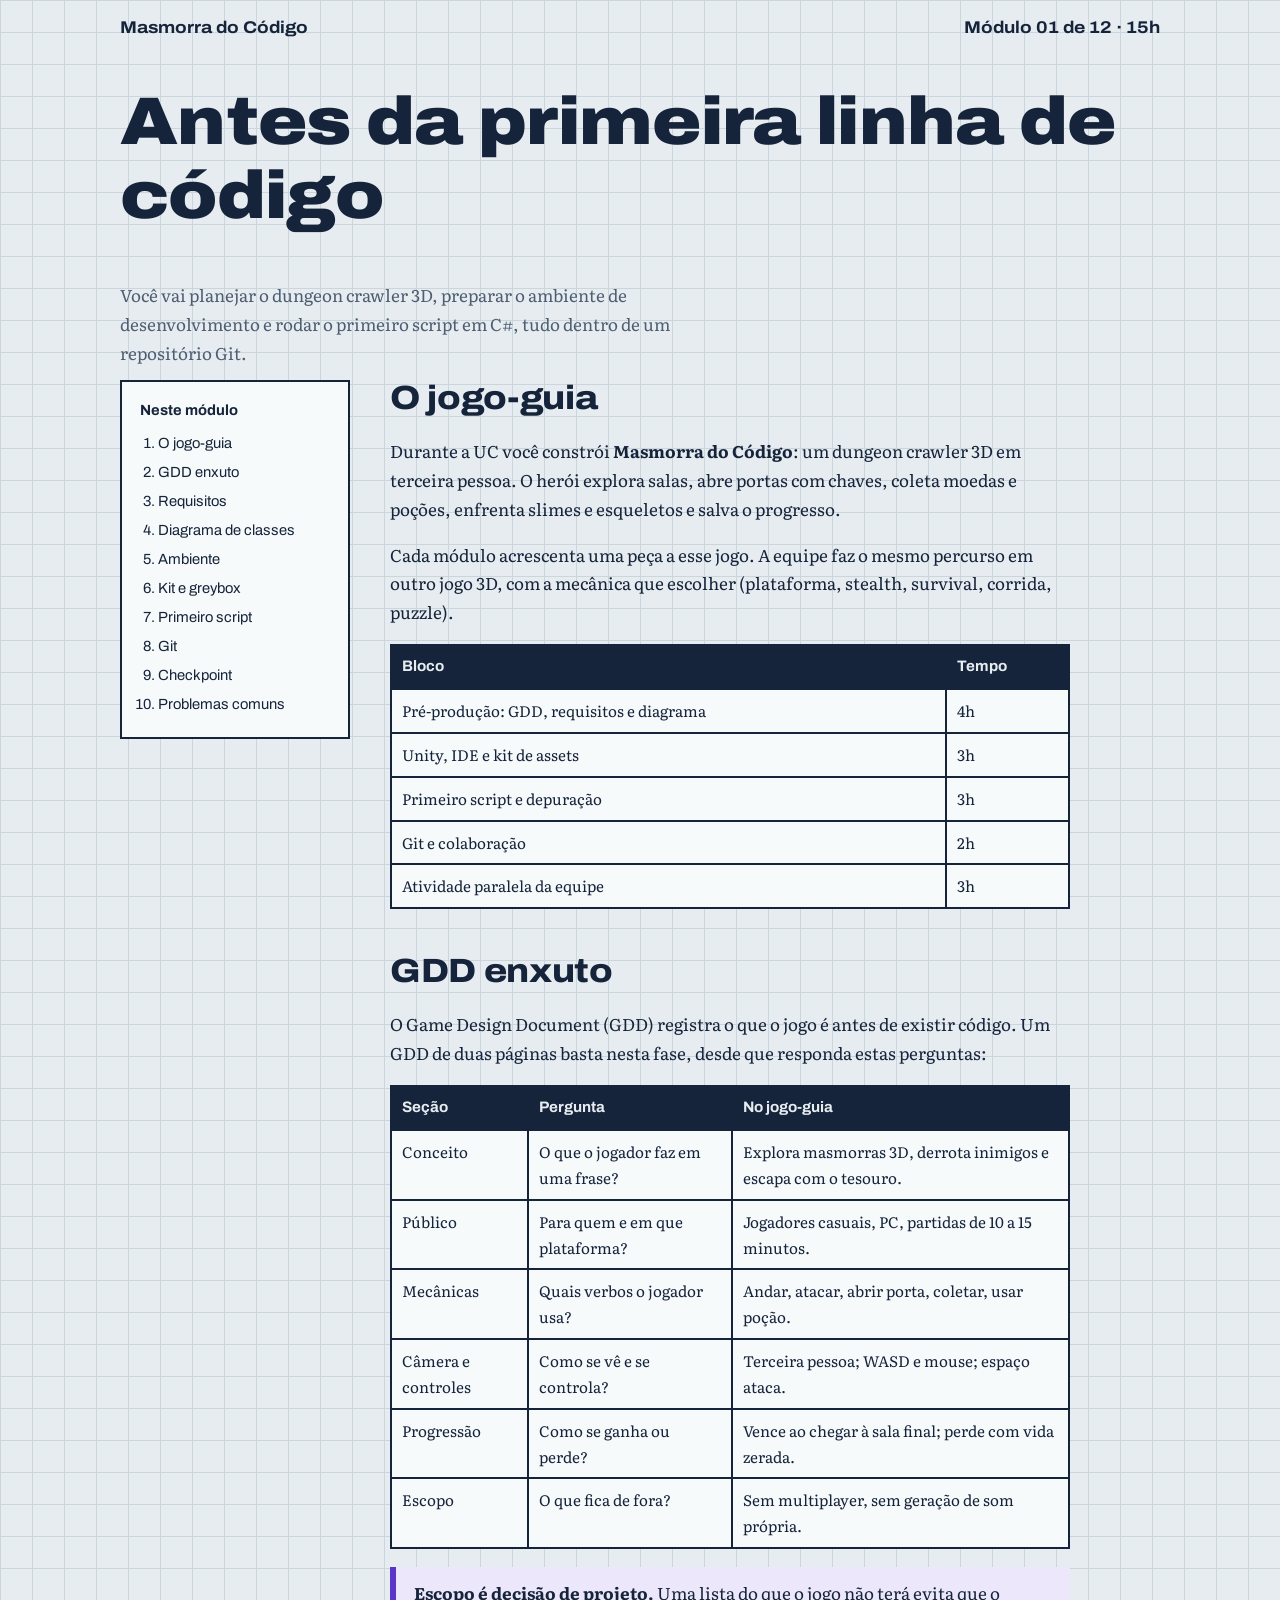
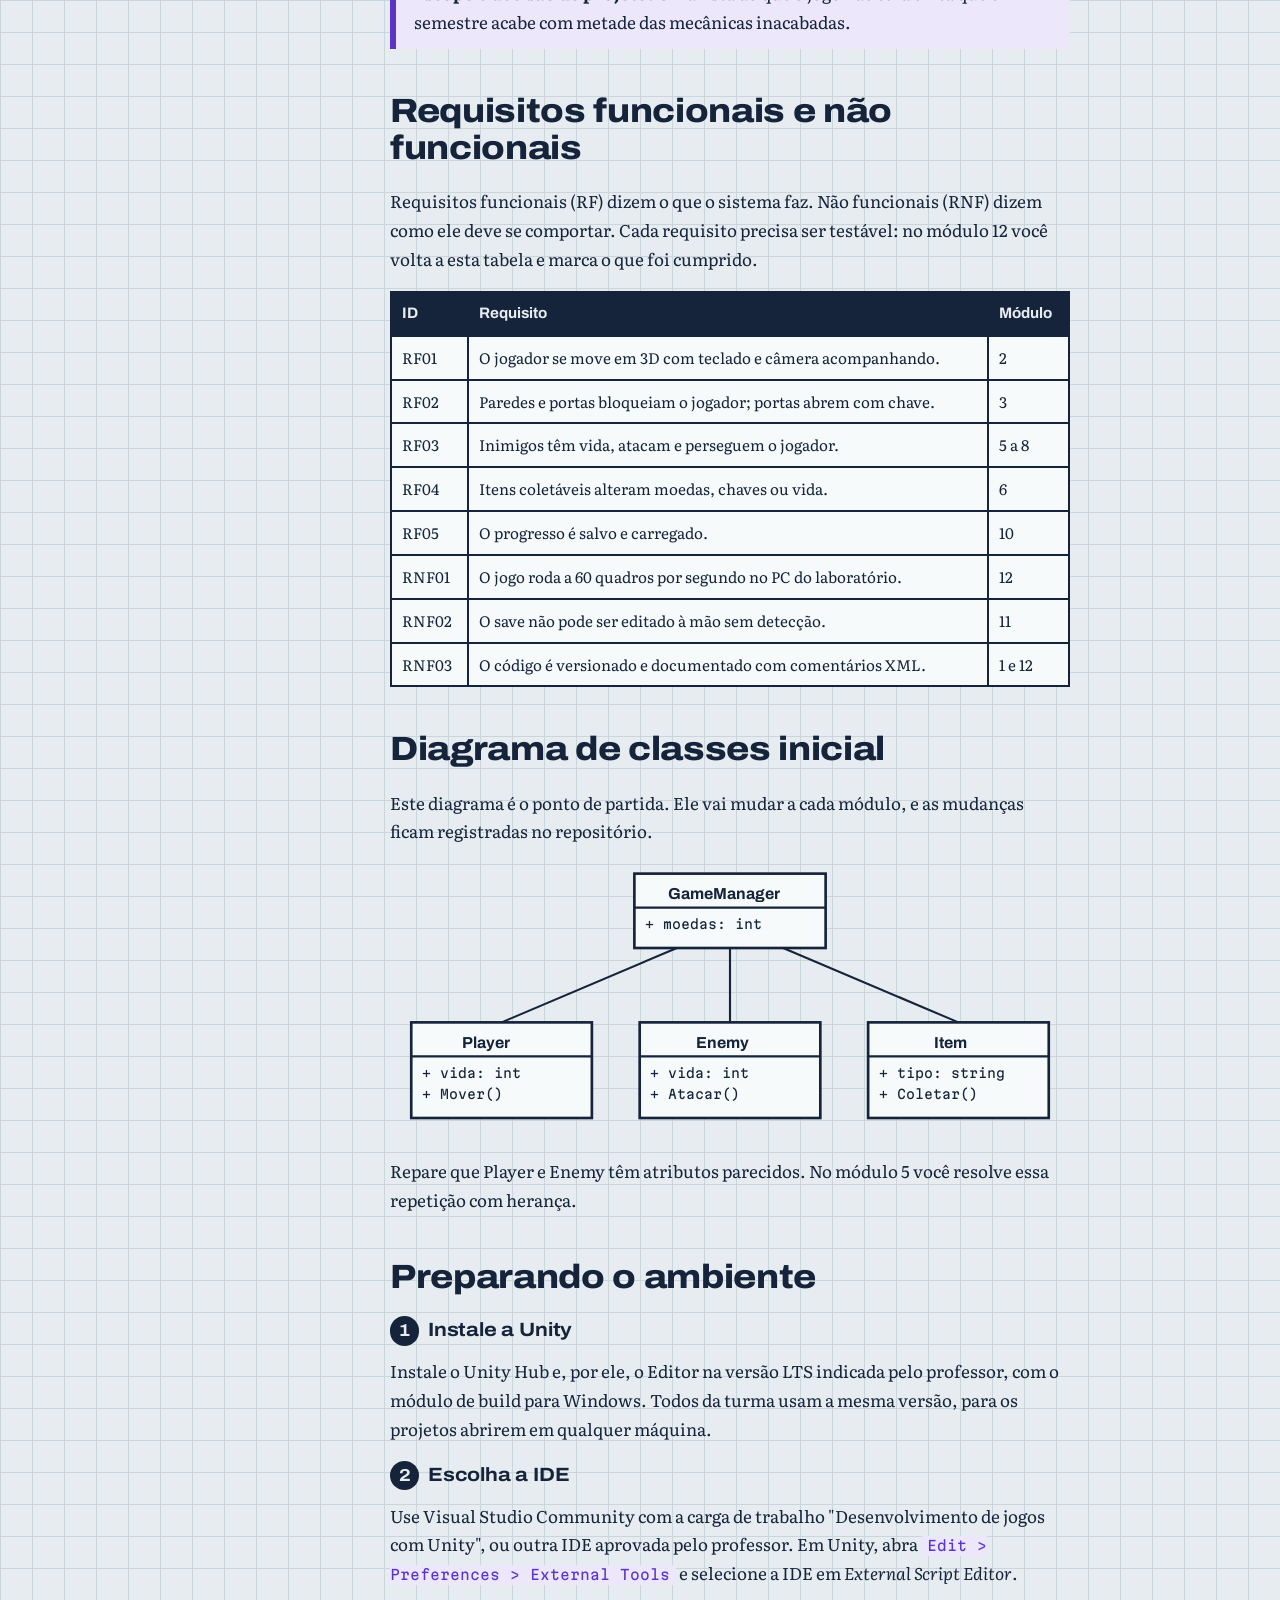
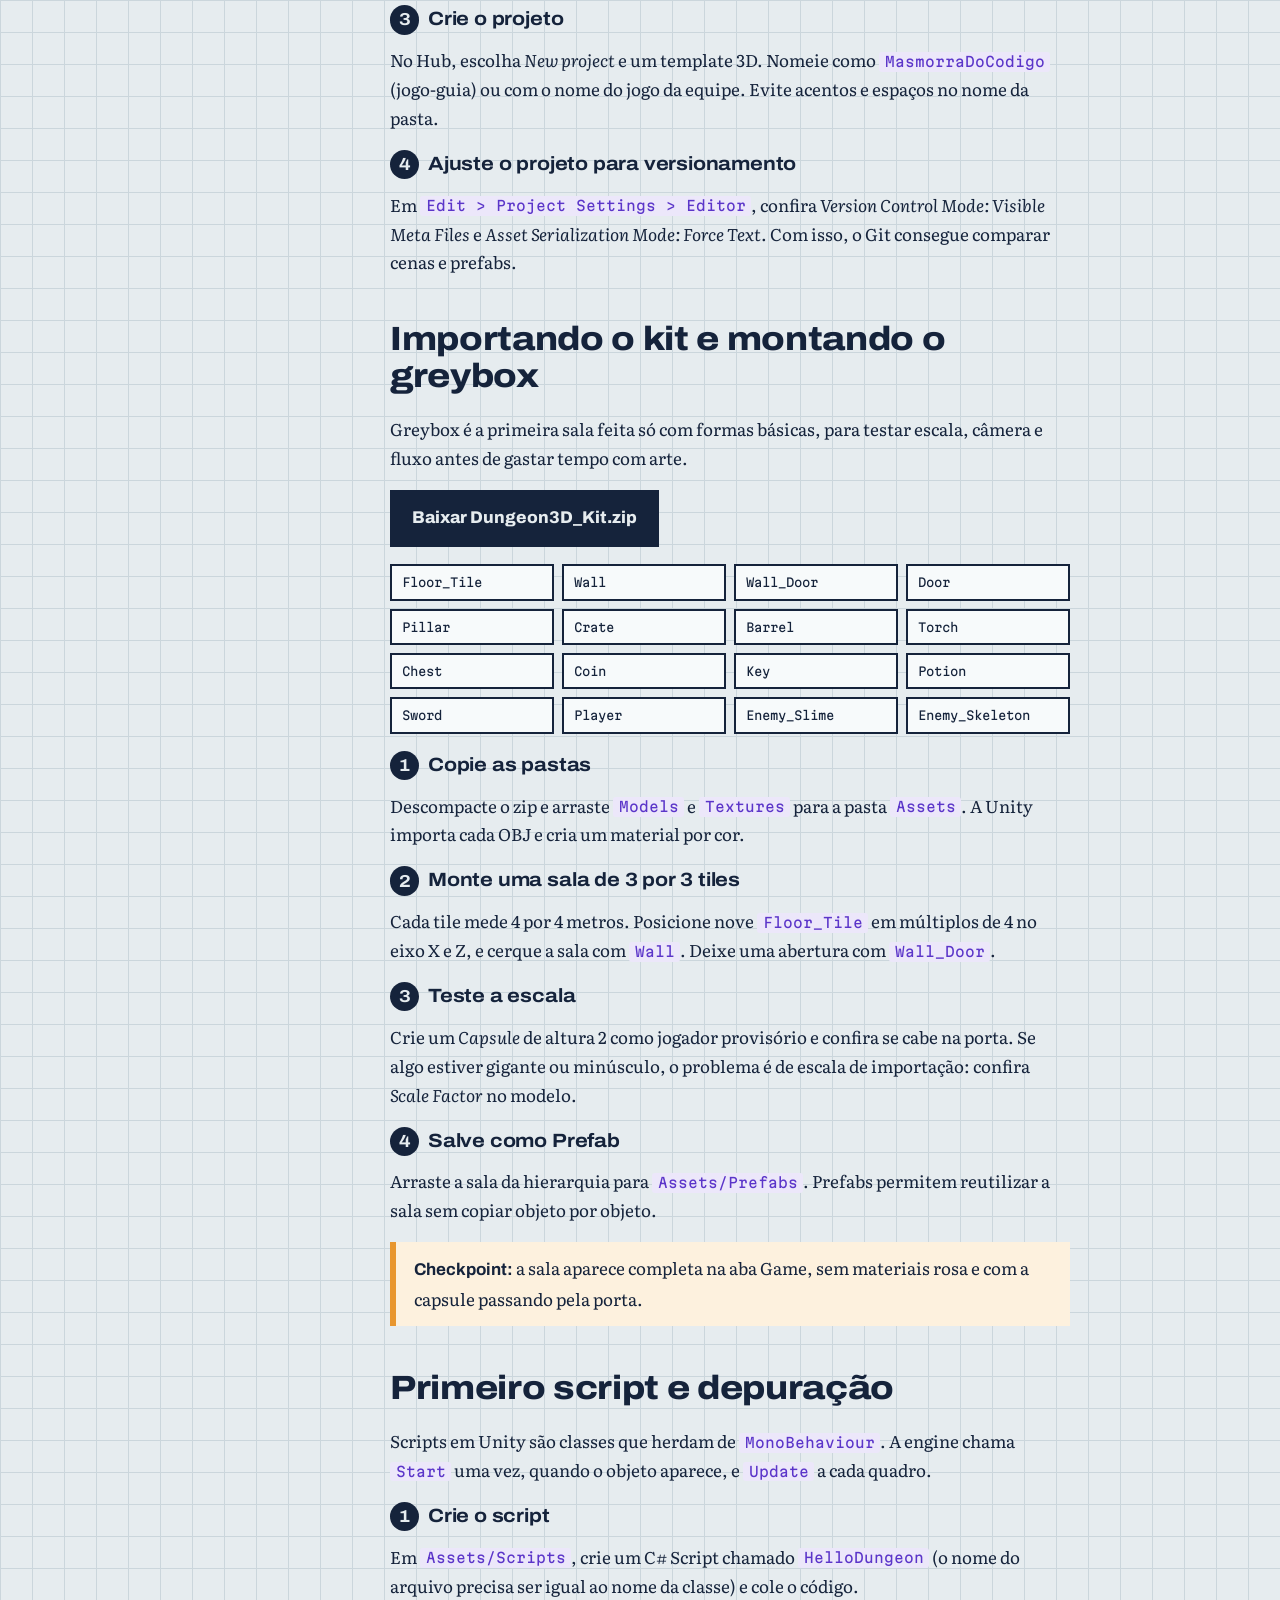
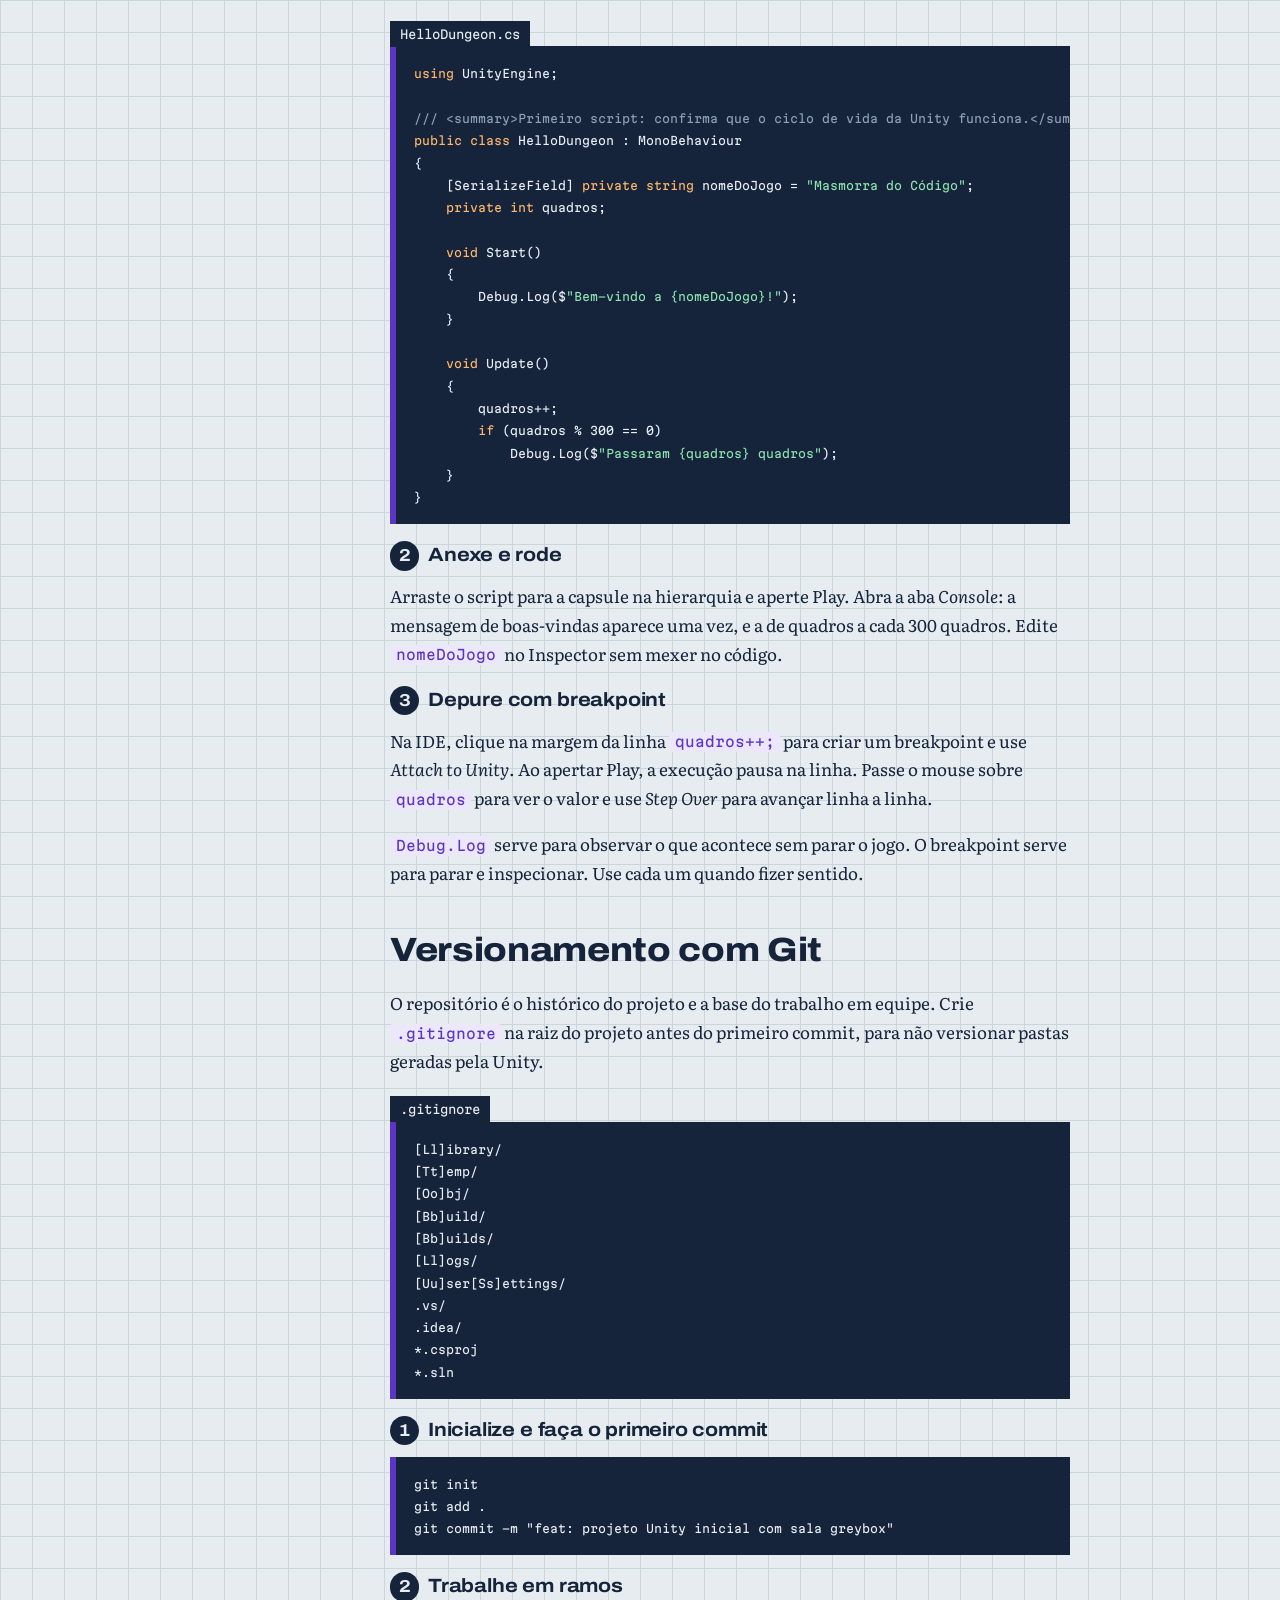
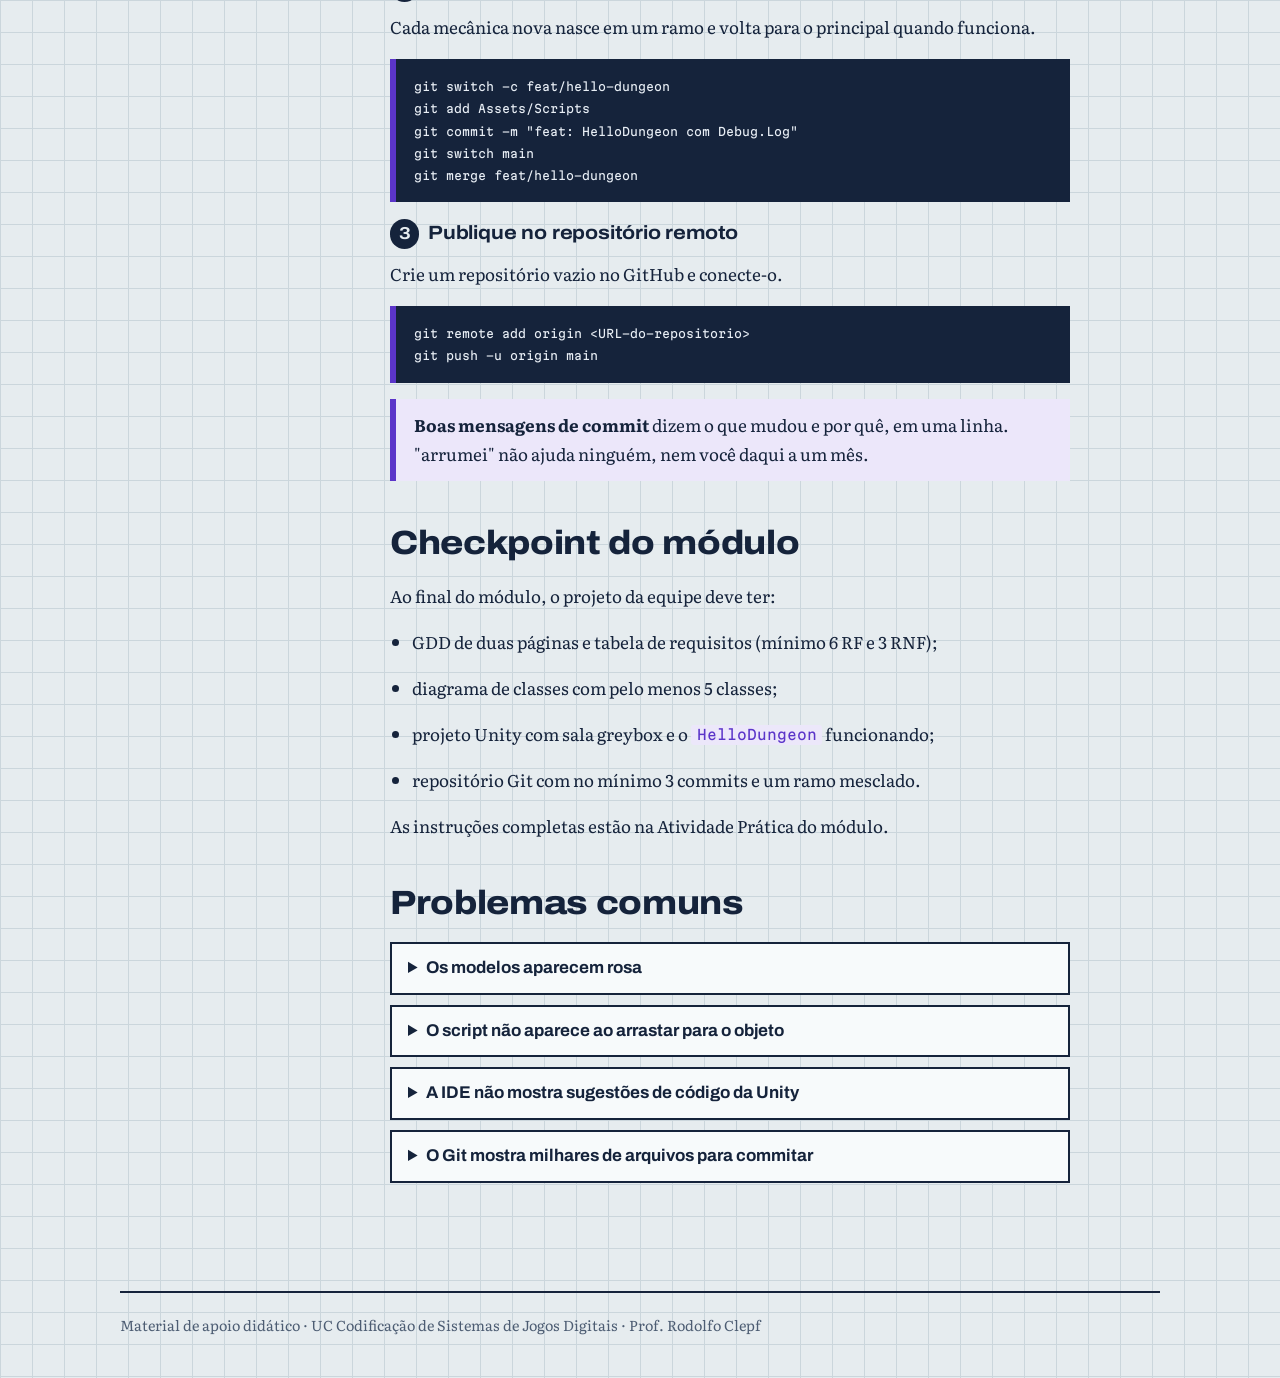
==== modulo-01.html @ 640f1c89 "feat: Módulo 01, atividade C01 e kit de assets 3D Co-Authored-By: Claude Sonnet 5.5 <noreply@anthrop" ====
<!doctype html><html lang="pt-BR"><head><meta charset="utf-8"><meta name="viewport" content="width=device-width,initial-scale=1">
<title>Módulo 01 · Pré-produção e ambiente</title><meta name="description" content="Planeje o jogo 3D, configure Unity, IDE e Git e rode o primeiro script em C#.">
<link rel="preconnect" href="https://fonts.googleapis.com"><link rel="preconnect" href="https://fonts.gstatic.com" crossorigin>
<link href="https://fonts.googleapis.com/css2?family=Archivo:wdth,wght@62..125,100..900&family=Literata:opsz,wght@7..72,400..700&family=Martian+Mono:wght@400;600&display=swap" rel="stylesheet">
<link rel="stylesheet" href="style.css"></head><body>
<div class="wrap"><div class="top"><a href="index.html">Masmorra do Código</a><span>Módulo 01 de 12 · 15h</span></div>
<header class="hero"><h1>Antes da primeira linha de código</h1><p>Você vai planejar o dungeon crawler 3D, preparar o ambiente de desenvolvimento e rodar o primeiro script em C#, tudo dentro de um repositório Git.</p></header>
<div class="layout">
<nav class="toc" aria-label="Neste módulo"><b>Neste módulo</b><ol>
<li><a href="#projeto">O jogo-guia</a></li><li><a href="#gdd">GDD enxuto</a></li><li><a href="#requisitos">Requisitos</a></li><li><a href="#diagrama">Diagrama de classes</a></li><li><a href="#ambiente">Ambiente</a></li><li><a href="#kit">Kit e greybox</a></li><li><a href="#script">Primeiro script</a></li><li><a href="#git">Git</a></li><li><a href="#entrega">Checkpoint</a></li><li><a href="#erros">Problemas comuns</a></li></ol></nav>
<article>
<section id="projeto"><h2>O jogo-guia</h2>
<p>Durante a UC você constrói <strong>Masmorra do Código</strong>: um dungeon crawler 3D em terceira pessoa. O herói explora salas, abre portas com chaves, coleta moedas e poções, enfrenta slimes e esqueletos e salva o progresso.</p>
<p>Cada módulo acrescenta uma peça a esse jogo. A equipe faz o mesmo percurso em outro jogo 3D, com a mecânica que escolher (plataforma, stealth, survival, corrida, puzzle).</p>
<table><caption class="sr" style="display:none">Roteiro</caption><tr><th>Bloco</th><th>Tempo</th></tr><tr><td>Pré-produção: GDD, requisitos e diagrama</td><td>4h</td></tr><tr><td>Unity, IDE e kit de assets</td><td>3h</td></tr><tr><td>Primeiro script e depuração</td><td>3h</td></tr><tr><td>Git e colaboração</td><td>2h</td></tr><tr><td>Atividade paralela da equipe</td><td>3h</td></tr></table></section>

<section id="gdd"><h2>GDD enxuto</h2>
<p>O Game Design Document (GDD) registra o que o jogo é antes de existir código. Um GDD de duas páginas basta nesta fase, desde que responda estas perguntas:</p>
<table><tr><th>Seção</th><th>Pergunta</th><th>No jogo-guia</th></tr>
<tr><td>Conceito</td><td>O que o jogador faz em uma frase?</td><td>Explora masmorras 3D, derrota inimigos e escapa com o tesouro.</td></tr>
<tr><td>Público</td><td>Para quem e em que plataforma?</td><td>Jogadores casuais, PC, partidas de 10 a 15 minutos.</td></tr>
<tr><td>Mecânicas</td><td>Quais verbos o jogador usa?</td><td>Andar, atacar, abrir porta, coletar, usar poção.</td></tr>
<tr><td>Câmera e controles</td><td>Como se vê e se controla?</td><td>Terceira pessoa; WASD e mouse; espaço ataca.</td></tr>
<tr><td>Progressão</td><td>Como se ganha ou perde?</td><td>Vence ao chegar à sala final; perde com vida zerada.</td></tr>
<tr><td>Escopo</td><td>O que fica de fora?</td><td>Sem multiplayer, sem geração de som própria.</td></tr></table>
<div class="note"><strong>Escopo é decisão de projeto.</strong> Uma lista do que o jogo não terá evita que o semestre acabe com metade das mecânicas inacabadas.</div></section>

<section id="requisitos"><h2>Requisitos funcionais e não funcionais</h2>
<p>Requisitos funcionais (RF) dizem o que o sistema faz. Não funcionais (RNF) dizem como ele deve se comportar. Cada requisito precisa ser testável: no módulo 12 você volta a esta tabela e marca o que foi cumprido.</p>
<table><tr><th>ID</th><th>Requisito</th><th>Módulo</th></tr>
<tr><td>RF01</td><td>O jogador se move em 3D com teclado e câmera acompanhando.</td><td>2</td></tr>
<tr><td>RF02</td><td>Paredes e portas bloqueiam o jogador; portas abrem com chave.</td><td>3</td></tr>
<tr><td>RF03</td><td>Inimigos têm vida, atacam e perseguem o jogador.</td><td>5 a 8</td></tr>
<tr><td>RF04</td><td>Itens coletáveis alteram moedas, chaves ou vida.</td><td>6</td></tr>
<tr><td>RF05</td><td>O progresso é salvo e carregado.</td><td>10</td></tr>
<tr><td>RNF01</td><td>O jogo roda a 60 quadros por segundo no PC do laboratório.</td><td>12</td></tr>
<tr><td>RNF02</td><td>O save não pode ser editado à mão sem detecção.</td><td>11</td></tr>
<tr><td>RNF03</td><td>O código é versionado e documentado com comentários XML.</td><td>1 e 12</td></tr></table></section>

<section id="diagrama"><h2>Diagrama de classes inicial</h2>
<p>Este diagrama é o ponto de partida. Ele vai mudar a cada módulo, e as mudanças ficam registradas no repositório.</p>
<svg class="uml" viewBox="0 0 640 250" role="img" aria-label="Diagrama de classes com GameManager, Player, Enemy e Item">
<rect x="230" y="10" width="180" height="70"/><text class="h" x="262" y="34">GameManager</text><line x1="230" y1="42" x2="410" y2="42"/><text x="240" y="62">+ moedas: int</text>
<rect x="20" y="150" width="170" height="90"/><text class="h" x="68" y="174">Player</text><line x1="20" y1="182" x2="190" y2="182"/><text x="30" y="202">+ vida: int</text><text x="30" y="222">+ Mover()</text>
<rect x="235" y="150" width="170" height="90"/><text class="h" x="288" y="174">Enemy</text><line x1="235" y1="182" x2="405" y2="182"/><text x="245" y="202">+ vida: int</text><text x="245" y="222">+ Atacar()</text>
<rect x="450" y="150" width="170" height="90"/><text class="h" x="512" y="174">Item</text><line x1="450" y1="182" x2="620" y2="182"/><text x="460" y="202">+ tipo: string</text><text x="460" y="222">+ Coletar()</text>
<path d="M270 80 L105 150"/><path d="M320 80 L320 150"/><path d="M370 80 L535 150"/></svg>
<p>Repare que Player e Enemy têm atributos parecidos. No módulo 5 você resolve essa repetição com herança.</p></section>

<section id="ambiente"><h2>Preparando o ambiente</h2><div class="steps">
<div class="step"><h3>Instale a Unity</h3><p>Instale o Unity Hub e, por ele, o Editor na versão LTS indicada pelo professor, com o módulo de build para Windows. Todos da turma usam a mesma versão, para os projetos abrirem em qualquer máquina.</p></div>
<div class="step"><h3>Escolha a IDE</h3><p>Use Visual Studio Community com a carga de trabalho "Desenvolvimento de jogos com Unity", ou outra IDE aprovada pelo professor. Em Unity, abra <code>Edit &gt; Preferences &gt; External Tools</code> e selecione a IDE em <em>External Script Editor</em>.</p></div>
<div class="step"><h3>Crie o projeto</h3><p>No Hub, escolha <em>New project</em> e um template 3D. Nomeie como <code>MasmorraDoCodigo</code> (jogo-guia) ou com o nome do jogo da equipe. Evite acentos e espaços no nome da pasta.</p></div>
<div class="step"><h3>Ajuste o projeto para versionamento</h3><p>Em <code>Edit &gt; Project Settings &gt; Editor</code>, confira <em>Version Control Mode: Visible Meta Files</em> e <em>Asset Serialization Mode: Force Text</em>. Com isso, o Git consegue comparar cenas e prefabs.</p></div></div></section>

<section id="kit"><h2>Importando o kit e montando o greybox</h2>
<p>Greybox é a primeira sala feita só com formas básicas, para testar escala, câmera e fluxo antes de gastar tempo com arte.</p>
<p><a class="dl" href="Dungeon3D_Kit.zip" download>Baixar Dungeon3D_Kit.zip</a></p>
<ul class="assets"><li>Floor_Tile</li><li>Wall</li><li>Wall_Door</li><li>Door</li><li>Pillar</li><li>Crate</li><li>Barrel</li><li>Torch</li><li>Chest</li><li>Coin</li><li>Key</li><li>Potion</li><li>Sword</li><li>Player</li><li>Enemy_Slime</li><li>Enemy_Skeleton</li></ul>
<div class="steps">
<div class="step"><h3>Copie as pastas</h3><p>Descompacte o zip e arraste <code>Models</code> e <code>Textures</code> para a pasta <code>Assets</code>. A Unity importa cada OBJ e cria um material por cor.</p></div>
<div class="step"><h3>Monte uma sala de 3 por 3 tiles</h3><p>Cada tile mede 4 por 4 metros. Posicione nove <code>Floor_Tile</code> em múltiplos de 4 no eixo X e Z, e cerque a sala com <code>Wall</code>. Deixe uma abertura com <code>Wall_Door</code>.</p></div>
<div class="step"><h3>Teste a escala</h3><p>Crie um <em>Capsule</em> de altura 2 como jogador provisório e confira se cabe na porta. Se algo estiver gigante ou minúsculo, o problema é de escala de importação: confira <em>Scale Factor</em> no modelo.</p></div>
<div class="step"><h3>Salve como Prefab</h3><p>Arraste a sala da hierarquia para <code>Assets/Prefabs</code>. Prefabs permitem reutilizar a sala sem copiar objeto por objeto.</p></div></div>
<div class="check"><strong>Checkpoint:</strong> a sala aparece completa na aba Game, sem materiais rosa e com a capsule passando pela porta.</div></section>

<section id="script"><h2>Primeiro script e depuração</h2>
<p>Scripts em Unity são classes que herdam de <code>MonoBehaviour</code>. A engine chama <code>Start</code> uma vez, quando o objeto aparece, e <code>Update</code> a cada quadro.</p>
<div class="steps">
<div class="step"><h3>Crie o script</h3><p>Em <code>Assets/Scripts</code>, crie um C# Script chamado <code>HelloDungeon</code> (o nome do arquivo precisa ser igual ao nome da classe) e cole o código.</p>
<span class="file">HelloDungeon.cs</span>
<pre><code><span class="k">using</span> UnityEngine;

<span class="c">/// &lt;summary&gt;Primeiro script: confirma que o ciclo de vida da Unity funciona.&lt;/summary&gt;</span>
<span class="k">public class</span> HelloDungeon : MonoBehaviour
{
    [SerializeField] <span class="k">private string</span> nomeDoJogo = <span class="s">"Masmorra do Código"</span>;
    <span class="k">private int</span> quadros;

    <span class="k">void</span> Start()
    {
        Debug.Log($<span class="s">"Bem-vindo a {nomeDoJogo}!"</span>);
    }

    <span class="k">void</span> Update()
    {
        quadros++;
        <span class="k">if</span> (quadros % 300 == 0)
            Debug.Log($<span class="s">"Passaram {quadros} quadros"</span>);
    }
}</code></pre></div>
<div class="step"><h3>Anexe e rode</h3><p>Arraste o script para a capsule na hierarquia e aperte Play. Abra a aba <em>Console</em>: a mensagem de boas-vindas aparece uma vez, e a de quadros a cada 300 quadros. Edite <code>nomeDoJogo</code> no Inspector sem mexer no código.</p></div>
<div class="step"><h3>Depure com breakpoint</h3><p>Na IDE, clique na margem da linha <code>quadros++;</code> para criar um breakpoint e use <em>Attach to Unity</em>. Ao apertar Play, a execução pausa na linha. Passe o mouse sobre <code>quadros</code> para ver o valor e use <em>Step Over</em> para avançar linha a linha.</p></div></div>
<p><code>Debug.Log</code> serve para observar o que acontece sem parar o jogo. O breakpoint serve para parar e inspecionar. Use cada um quando fizer sentido.</p></section>

<section id="git"><h2>Versionamento com Git</h2>
<p>O repositório é o histórico do projeto e a base do trabalho em equipe. Crie <code>.gitignore</code> na raiz do projeto antes do primeiro commit, para não versionar pastas geradas pela Unity.</p>
<span class="file">.gitignore</span>
<pre><code>[Ll]ibrary/
[Tt]emp/
[Oo]bj/
[Bb]uild/
[Bb]uilds/
[Ll]ogs/
[Uu]ser[Ss]ettings/
.vs/
.idea/
*.csproj
*.sln</code></pre>
<div class="steps">
<div class="step"><h3>Inicialize e faça o primeiro commit</h3>
<pre><code>git init
git add .
git commit -m "feat: projeto Unity inicial com sala greybox"</code></pre></div>
<div class="step"><h3>Trabalhe em ramos</h3><p>Cada mecânica nova nasce em um ramo e volta para o principal quando funciona.</p>
<pre><code>git switch -c feat/hello-dungeon
git add Assets/Scripts
git commit -m "feat: HelloDungeon com Debug.Log"
git switch main
git merge feat/hello-dungeon</code></pre></div>
<div class="step"><h3>Publique no repositório remoto</h3><p>Crie um repositório vazio no GitHub e conecte-o.</p>
<pre><code>git remote add origin &lt;URL-do-repositorio&gt;
git push -u origin main</code></pre></div></div>
<div class="note"><strong>Boas mensagens de commit</strong> dizem o que mudou e por quê, em uma linha. "arrumei" não ajuda ninguém, nem você daqui a um mês.</div></section>

<section id="entrega"><h2>Checkpoint do módulo</h2>
<p>Ao final do módulo, o projeto da equipe deve ter:</p>
<ul><li>GDD de duas páginas e tabela de requisitos (mínimo 6 RF e 3 RNF);</li><li>diagrama de classes com pelo menos 5 classes;</li><li>projeto Unity com sala greybox e o <code>HelloDungeon</code> funcionando;</li><li>repositório Git com no mínimo 3 commits e um ramo mesclado.</li></ul>
<p>As instruções completas estão na Atividade Prática do módulo.</p></section>

<section id="erros"><h2>Problemas comuns</h2>
<details><summary>Os modelos aparecem rosa</summary><div><p>O pipeline de render do projeto não reconheceu os materiais importados. Em projetos com template URP, use <code>Edit &gt; Rendering &gt; Materials &gt; Convert Built-in Materials to URP</code> ou crie materiais URP/Lit e reatribua as cores.</p></div></details>
<details><summary>O script não aparece ao arrastar para o objeto</summary><div><p>Geralmente há erro de compilação em outro script ou o nome do arquivo difere do nome da classe. Corrija o erro vermelho no Console e confira os nomes.</p></div></details>
<details><summary>A IDE não mostra sugestões de código da Unity</summary><div><p>Confira se a IDE correta está em <em>External Script Editor</em> e use <code>Assets &gt; Open C# Project</code> para regenerar os arquivos de projeto.</p></div></details>
<details><summary>O Git mostra milhares de arquivos para commitar</summary><div><p>O <code>.gitignore</code> foi criado depois do primeiro <code>git add</code>. Rode <code>git rm -r --cached .</code>, depois <code>git add .</code> e commite de novo.</p></div></details></section>
</article></div>
<footer>Material de apoio didático · UC Codificação de Sistemas de Jogos Digitais · Prof. Rodolfo Clepf</footer></div></body></html>
---- style.css ----
:root{--paper:#e6ecef;--grid:#cbd6dc;--panel:#f7fafb;--ink:#15233b;--soft:#4d5d73;--rune:#5b35c9;--rune-bg:#ece7fa;--torch:#e8962e;--torch-bg:#fdf1de;--ok:#1f7a54;--code-bg:#15233b;--code-tx:#e8eef5;--code-dim:#8fa1b8}
@media(prefers-color-scheme:dark){:root:not([data-theme=light]){--paper:#0f1a2b;--grid:#1b2a40;--panel:#16243a;--ink:#e8eef5;--soft:#9db0c7;--rune:#a58bff;--rune-bg:#241d4a;--torch:#f0a94c;--torch-bg:#34260f;--ok:#4fc08d;--code-bg:#0a1220;--code-tx:#e8eef5;--code-dim:#7d90a8}}
*{box-sizing:border-box}html{scroll-behavior:smooth}
body{margin:0;background:var(--paper);background-image:linear-gradient(var(--grid) 1px,transparent 1px),linear-gradient(90deg,var(--grid) 1px,transparent 1px);background-size:32px 32px;color:var(--ink);font-family:'Literata',Georgia,serif;font-size:1.0625rem;line-height:1.7}
a{color:var(--rune)}a:focus-visible,summary:focus-visible,button:focus-visible{outline:3px solid var(--torch);outline-offset:2px}
h1,h2,h3{font-family:'Archivo',system-ui,sans-serif;font-stretch:112%;line-height:1.1;margin:0 0 .6em;letter-spacing:-.01em}
h1{font-weight:900;font-size:clamp(2.2rem,6vw,4.2rem)}h2{font-weight:800;font-size:clamp(1.5rem,3.4vw,2.1rem)}h3{font-weight:700;font-size:1.2rem}
code,pre,kbd{font-family:'Martian Mono',ui-monospace,monospace;font-size:.82em}
:not(pre)>code{background:var(--rune-bg);color:var(--rune);padding:.1em .4em;border-radius:3px}
.wrap{max-width:1080px;margin:0 auto;padding:0 20px}
.top{padding:14px 0;font-family:'Archivo',sans-serif;font-stretch:112%;font-weight:700;display:flex;justify-content:space-between;gap:12px;flex-wrap:wrap}
.top a{color:var(--ink);text-decoration:none}.top a:hover{text-decoration:underline}
.hero{padding:28px 0 12px;display:grid;gap:8px}
.hero p{max-width:60ch;color:var(--soft);margin:0}
.map{width:100%;height:auto;display:block;margin:12px 0}
.map .room rect{fill:var(--panel);stroke:var(--ink);stroke-width:3}
.map .room text{fill:var(--ink);font-family:'Archivo',sans-serif;font-stretch:112%}
.map .room .n{font-weight:900;font-size:26px}.map .room .t{font-weight:600;font-size:15px}
.map .locked rect{fill:var(--grid);stroke-dasharray:7 5;stroke:var(--soft)}.map .locked text{fill:var(--soft)}
.map .open rect{fill:var(--torch-bg);stroke:var(--ink)}.map .open:hover rect,.map a:focus-visible .open rect{stroke:var(--rune);stroke-width:5}
.map .cor{stroke:var(--ink);stroke-width:20;stroke-linecap:square;fill:none}.map .cor2{stroke:var(--paper);stroke-width:13;stroke-linecap:square;fill:none}
.map .shortcut{stroke:var(--soft);stroke-width:3;stroke-dasharray:3 8;fill:none;stroke-linecap:round}
.mlist{display:none;list-style:none;padding:0;margin:12px 0}
.mlist li{background:var(--panel);border:2px solid var(--ink);padding:10px 14px;margin-bottom:8px;font-family:'Archivo',sans-serif;font-weight:700}
.mlist li.lk{color:var(--soft);border-style:dashed;background:var(--grid)}
@media(max-width:720px){.map{display:none}.mlist{display:block}}
.legend{font-size:.9rem;color:var(--soft);margin:0 0 28px}
.info{display:grid;grid-template-columns:repeat(auto-fit,minmax(240px,1fr));gap:16px;padding-bottom:48px}
.card{background:var(--panel);border:2px solid var(--ink);padding:18px 20px}.card h3{margin-bottom:.3em}.card p{margin:0;color:var(--soft);font-size:.98rem}
.layout{display:grid;grid-template-columns:230px minmax(0,1fr);gap:40px;align-items:start;padding-bottom:64px}
@media(max-width:900px){.layout{grid-template-columns:1fr}.toc{position:static!important}}
.toc{position:sticky;top:16px;background:var(--panel);border:2px solid var(--ink);padding:16px 18px;font-family:'Archivo',sans-serif;font-size:.92rem}
.toc b{display:block;margin-bottom:8px}.toc ol{margin:0;padding-left:1.2em}.toc li{margin:4px 0}.toc a{color:var(--ink);text-decoration:none}.toc a:hover{color:var(--rune);text-decoration:underline}
article{max-width:68ch}article section{margin-bottom:44px;scroll-margin-top:16px}
article p,article li{margin:0 0 1em}article ul,article ol{padding-left:1.3em}
.step{counter-increment:st}.steps{counter-reset:st}
.step>h3::before{content:counter(st);display:inline-grid;place-items:center;width:1.7em;height:1.7em;margin-right:.5em;background:var(--ink);color:var(--paper);font-size:.9em;border-radius:50%}
pre{background:var(--code-bg);color:var(--code-tx);padding:16px 18px;overflow-x:auto;margin:0 0 1.2em;border-left:6px solid var(--rune);line-height:1.6}
pre .c{color:var(--code-dim)}pre .k{color:#ffb86b}pre .s{color:#8fe3b0}
.file{display:inline-block;background:var(--ink);color:var(--paper);font-family:'Martian Mono',monospace;font-size:.75rem;padding:3px 10px;margin-bottom:-2px}
.check{background:var(--torch-bg);border-left:6px solid var(--torch);padding:12px 18px;margin:0 0 1.2em}.check strong{font-family:'Archivo',sans-serif}
.note{background:var(--rune-bg);border-left:6px solid var(--rune);padding:12px 18px;margin:0 0 1.2em}
table{border-collapse:collapse;width:100%;margin:0 0 1.2em;font-size:.95rem;background:var(--panel)}th,td{border:2px solid var(--ink);padding:8px 10px;text-align:left;vertical-align:top}th{background:var(--ink);color:var(--paper);font-family:'Archivo',sans-serif}
details{background:var(--panel);border:2px solid var(--ink);margin-bottom:10px}summary{cursor:pointer;padding:10px 16px;font-family:'Archivo',sans-serif;font-weight:700}details>div{padding:0 16px 8px}
.assets{display:grid;grid-template-columns:repeat(auto-fill,minmax(130px,1fr));gap:8px;list-style:none;padding:0}.assets li{background:var(--panel);border:2px solid var(--ink);padding:6px 10px;margin:0;font-family:'Martian Mono',monospace;font-size:.75rem}
.dl{display:inline-block;background:var(--ink);color:var(--paper);padding:12px 20px;font-family:'Archivo',sans-serif;font-weight:800;text-decoration:none;border:2px solid var(--ink)}.dl:hover{background:var(--rune);border-color:var(--rune)}
.uml{width:100%;height:auto;margin:0 0 1.2em}.uml rect{fill:var(--panel);stroke:var(--ink);stroke-width:2.5}.uml text{fill:var(--ink);font-family:'Martian Mono',monospace;font-size:12px}.uml .h{font-weight:700;font-family:'Archivo',sans-serif;font-size:15px}.uml line,.uml path{stroke:var(--ink);stroke-width:2;fill:none}
footer{border-top:2px solid var(--ink);padding:20px 0 40px;color:var(--soft);font-size:.9rem}
@media(prefers-reduced-motion:no-preference){.map .open rect{transition:stroke .15s}}
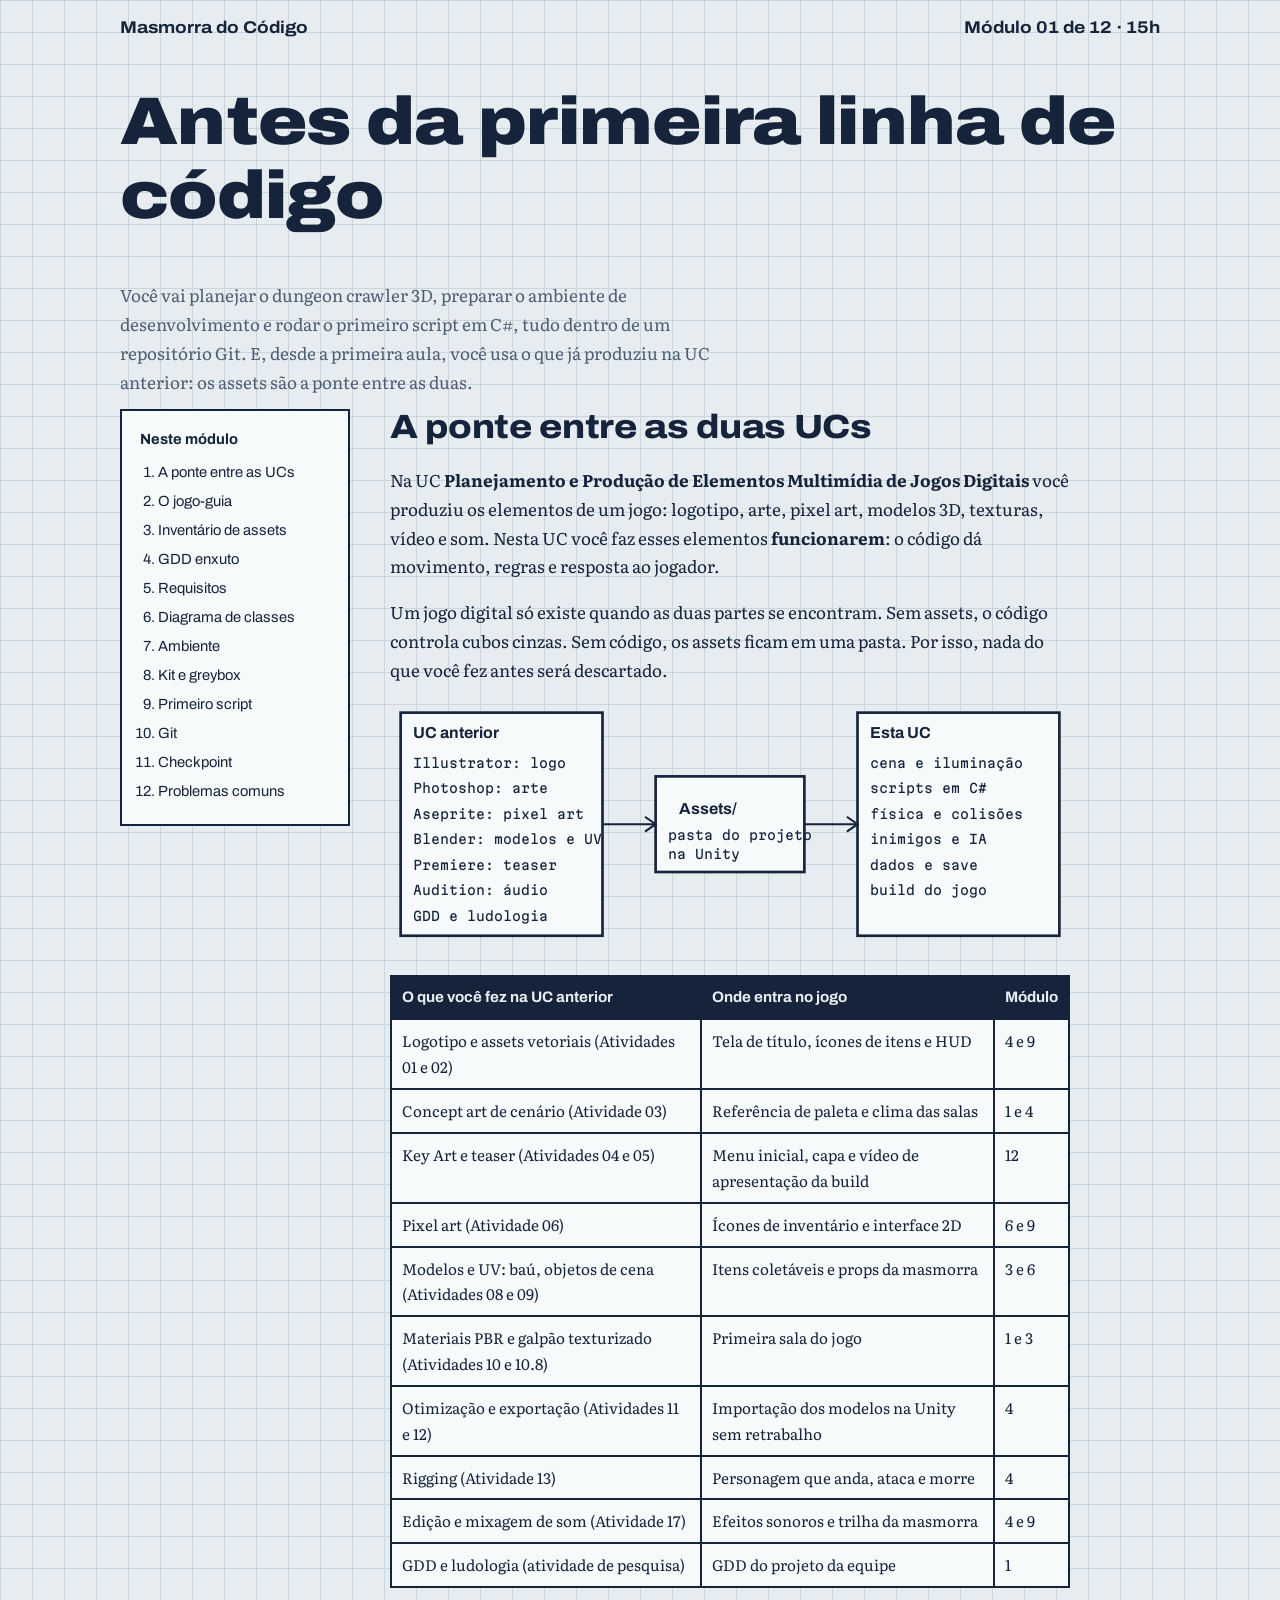
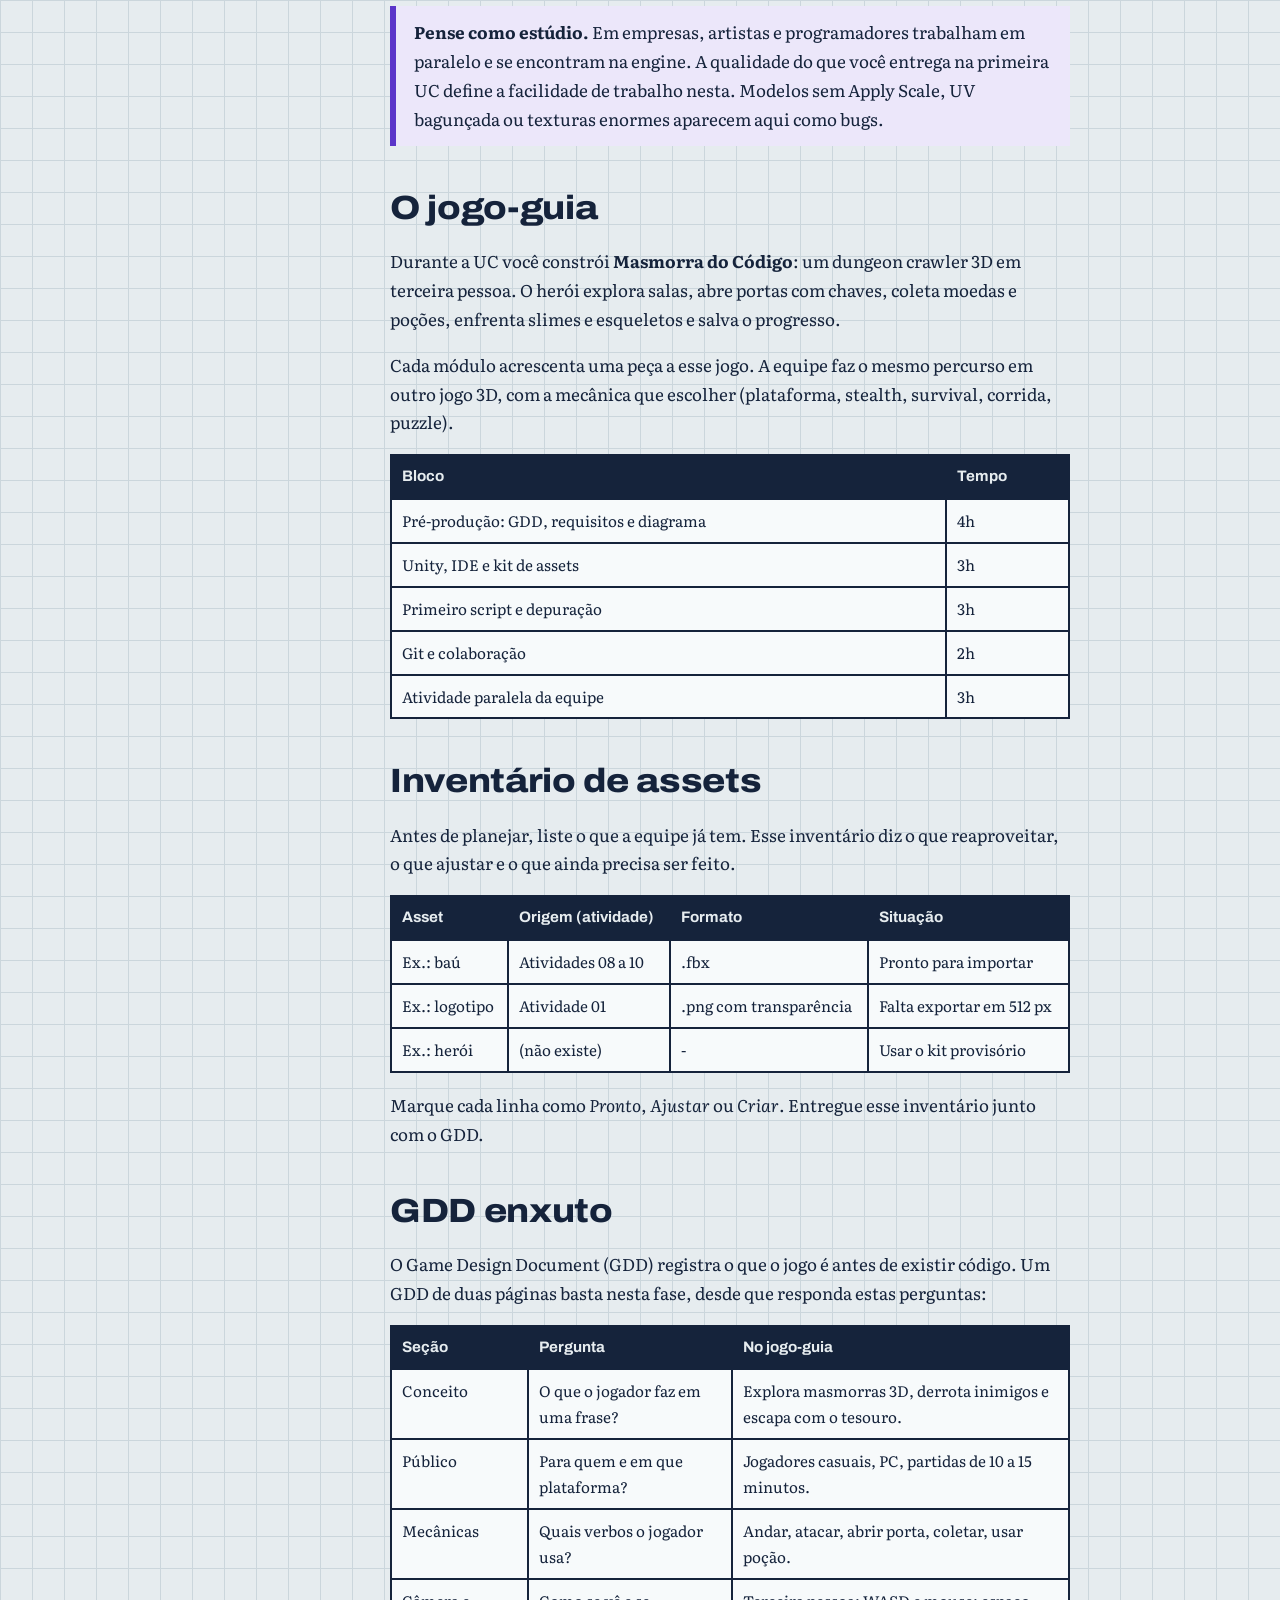
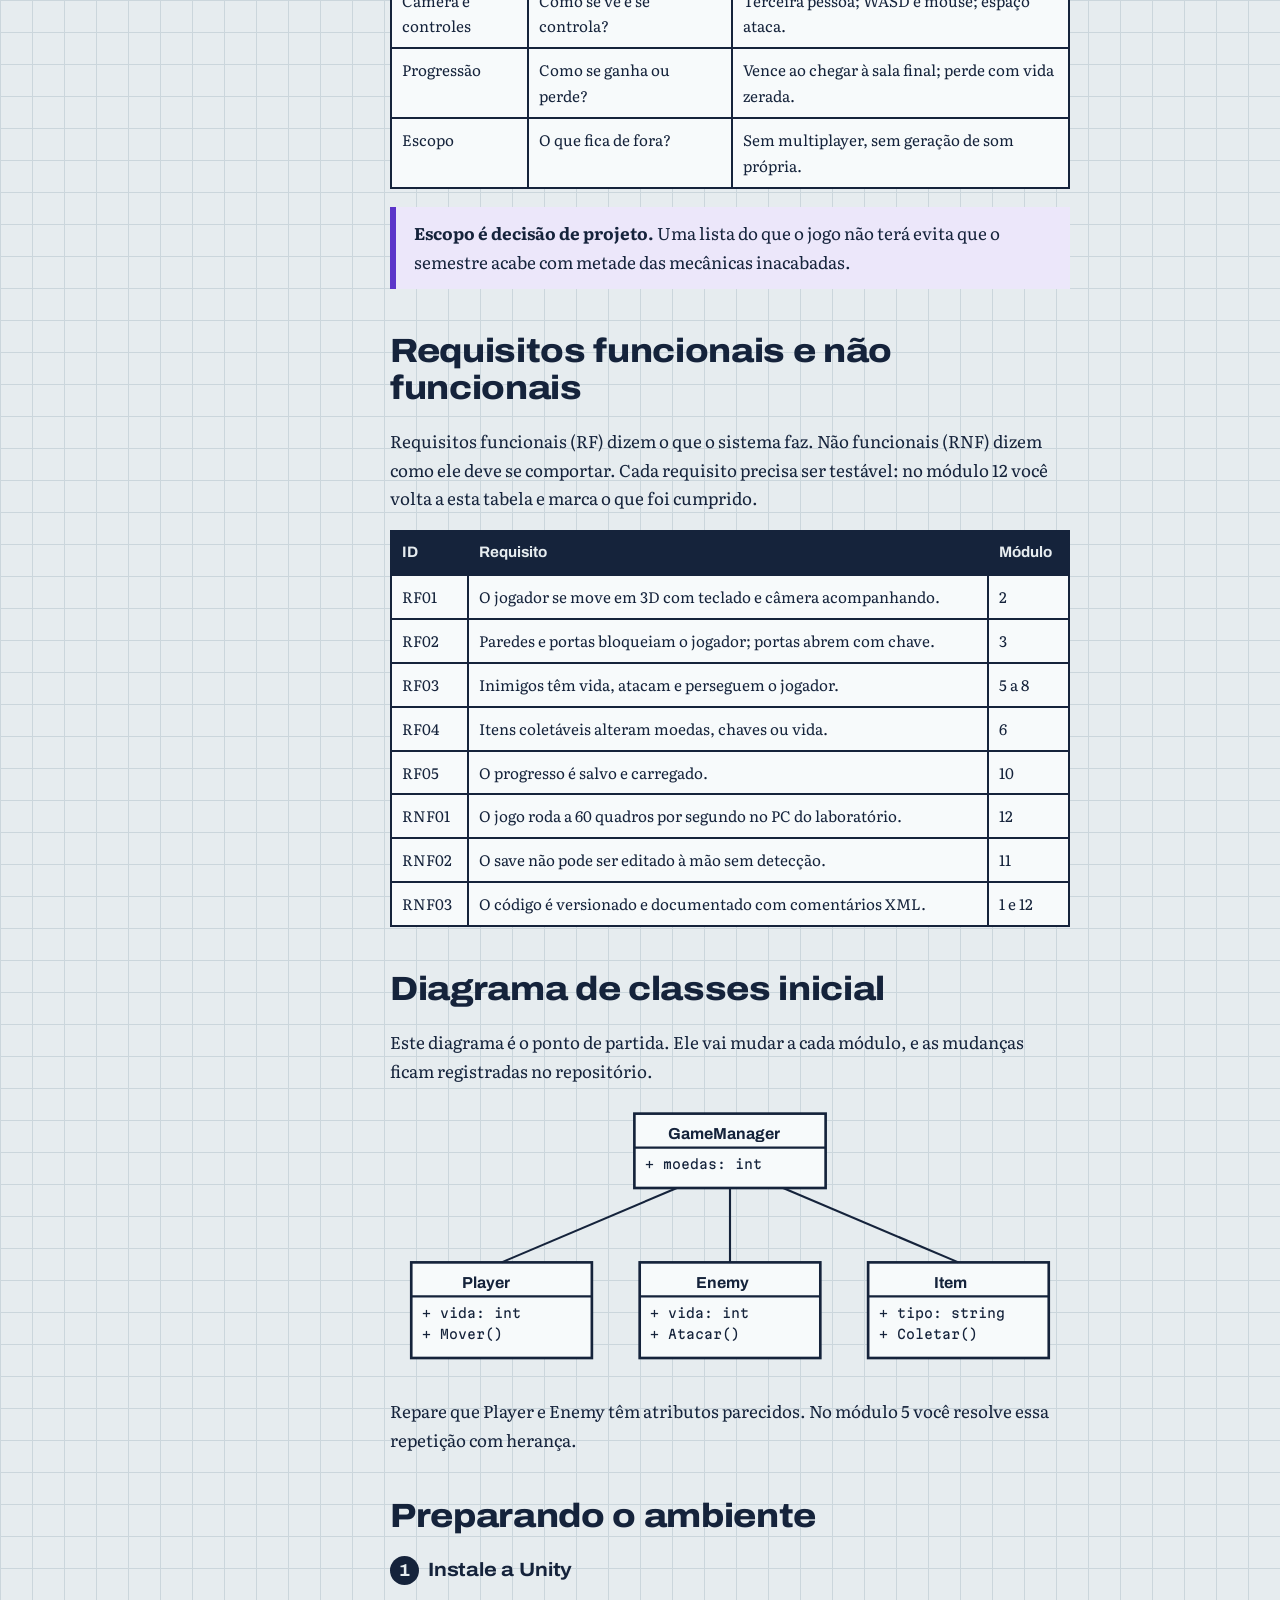
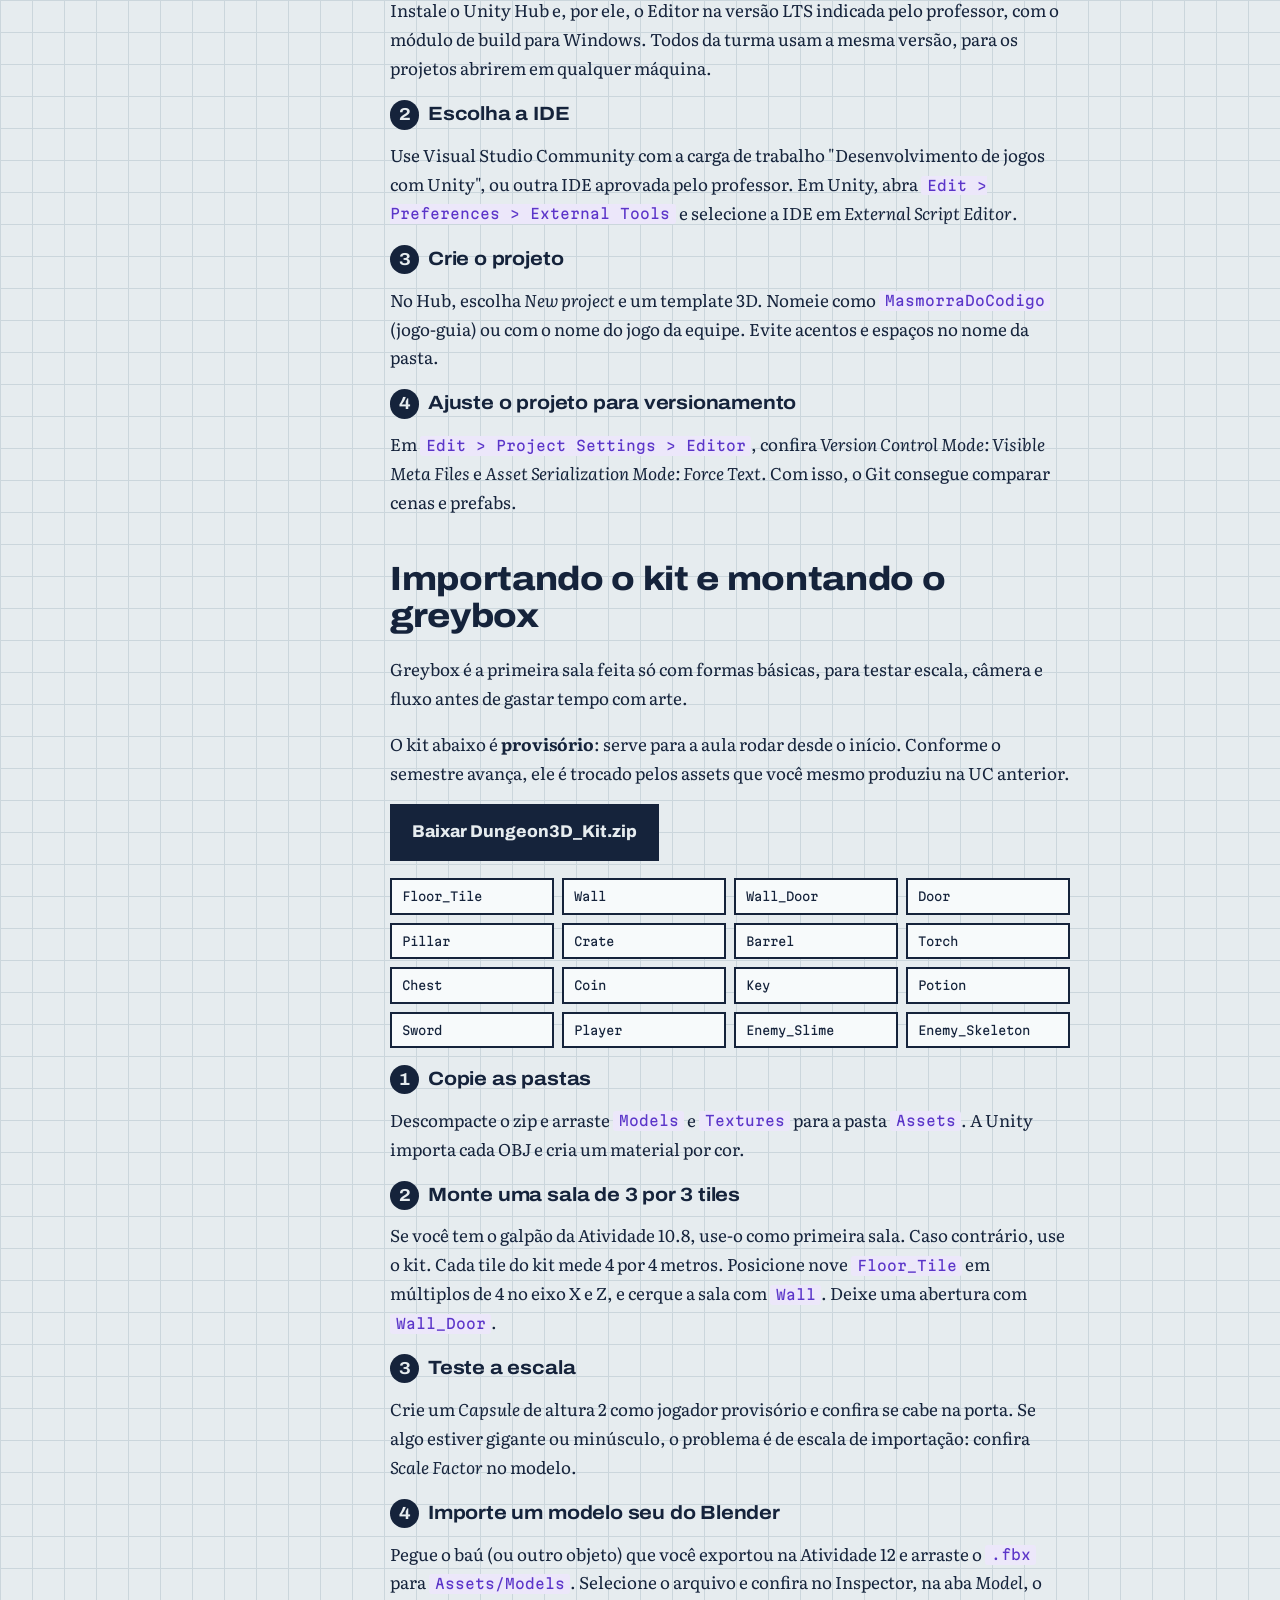
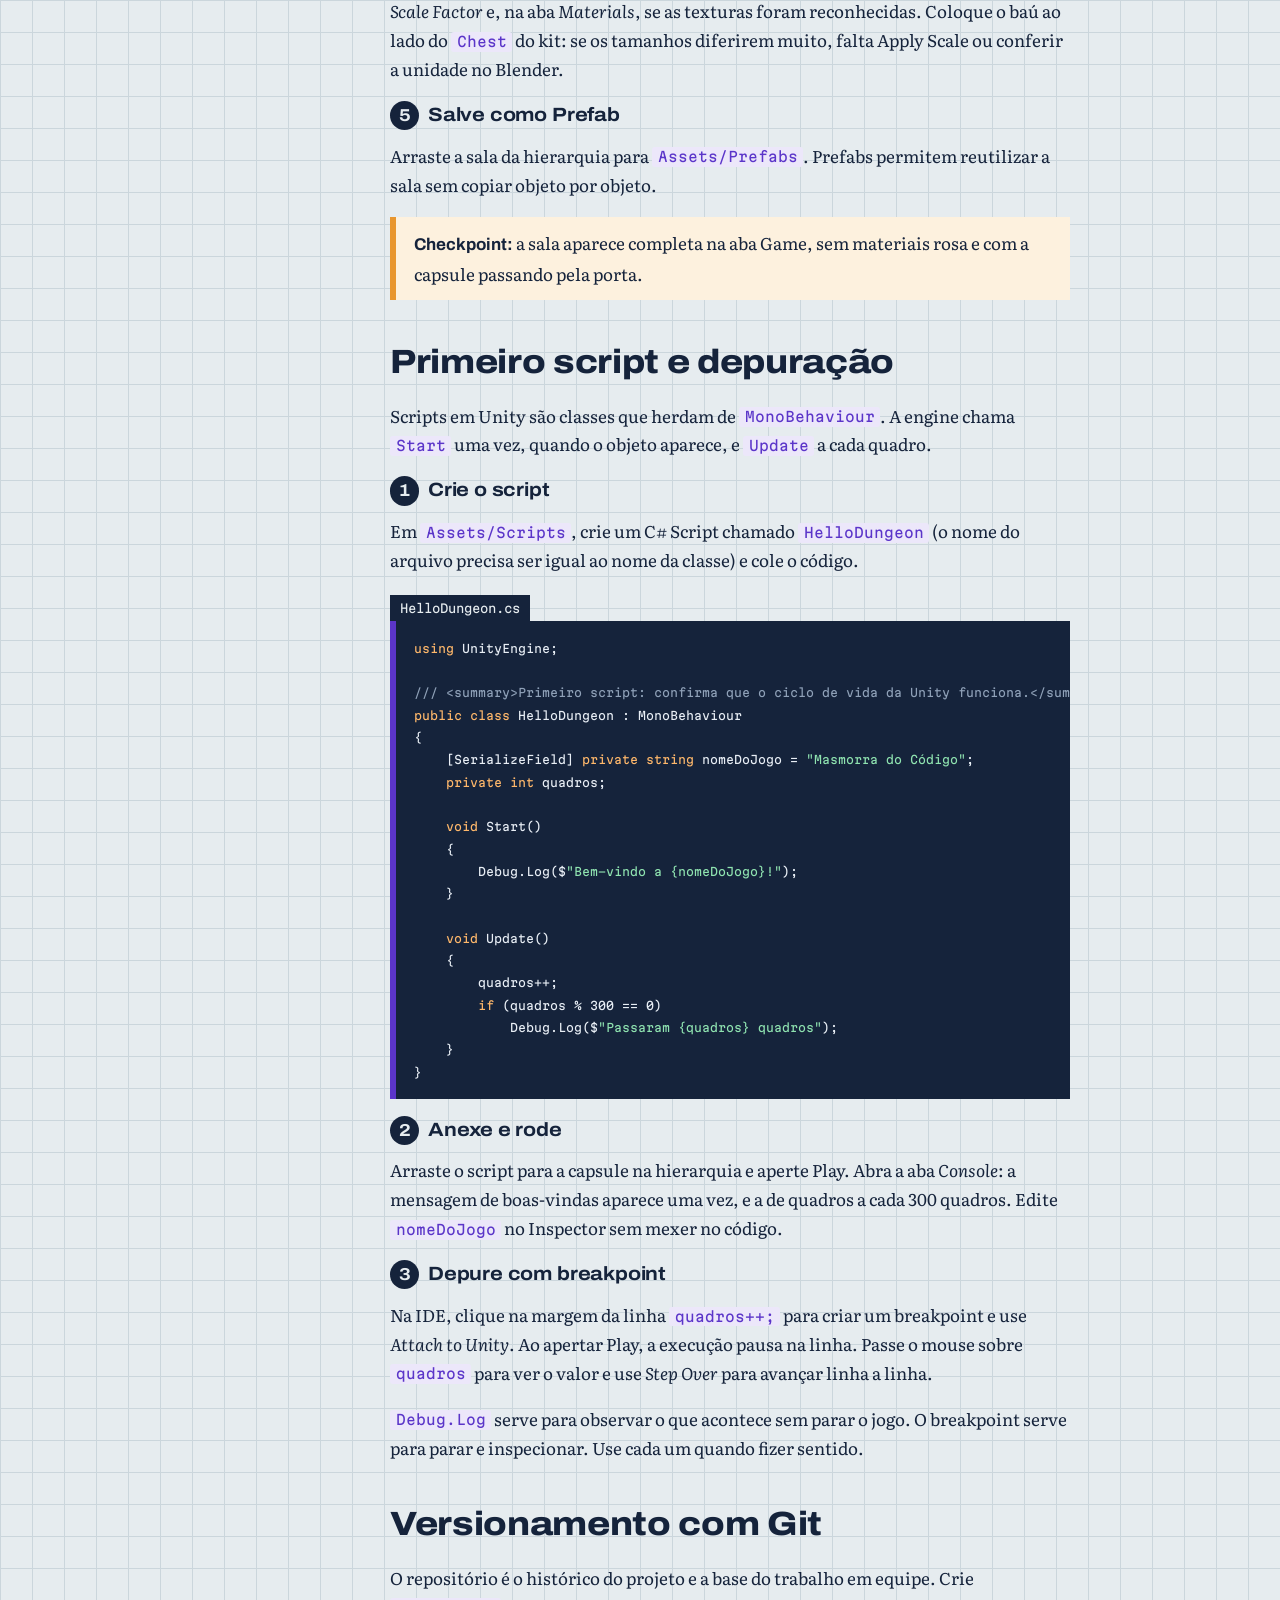
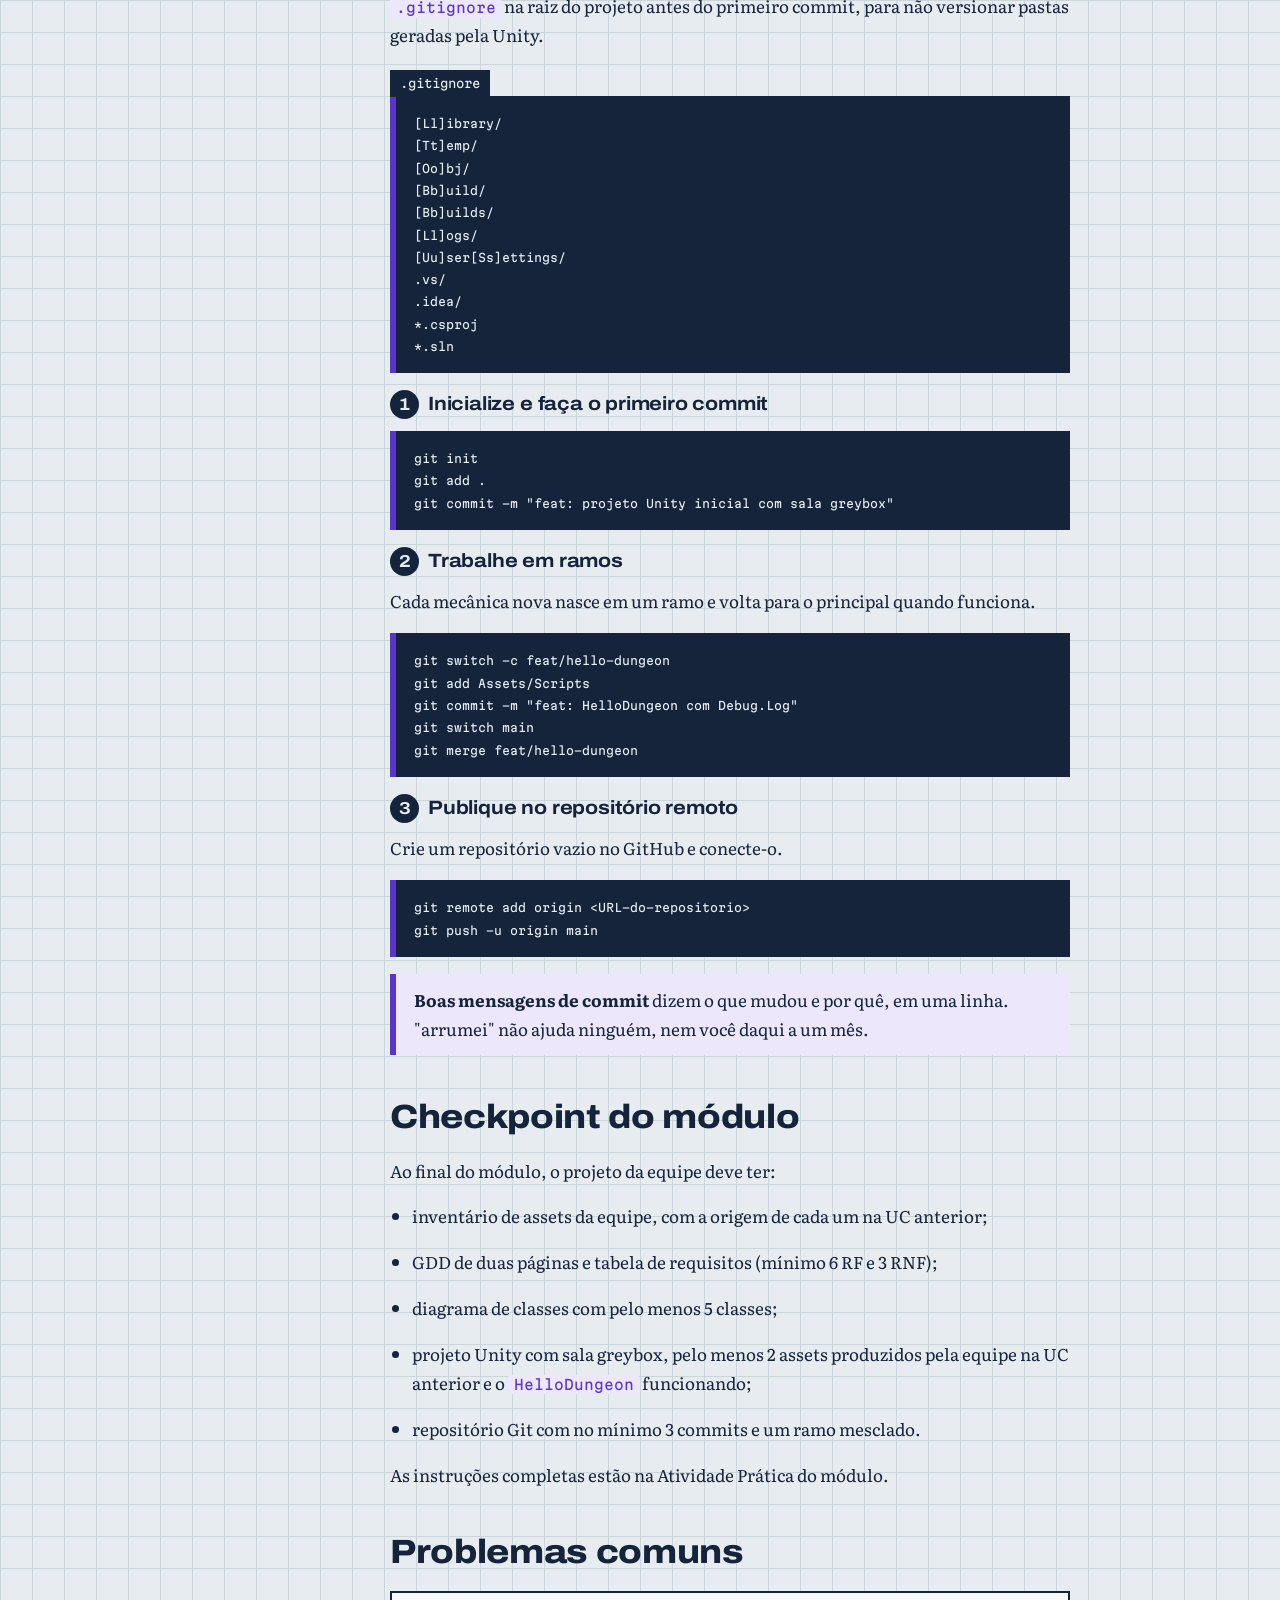
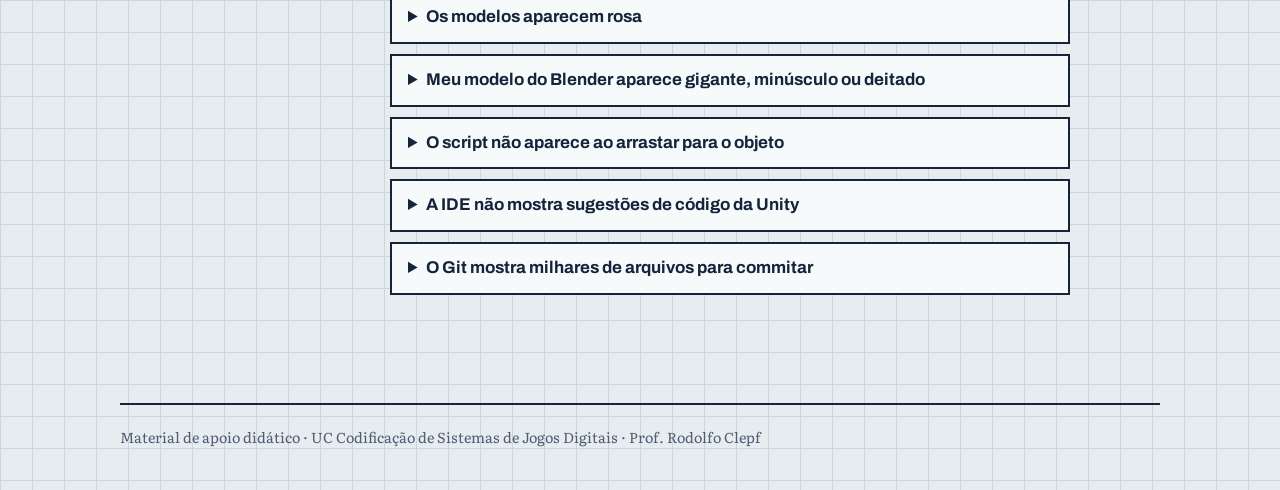
==== commit 7b4e3bb4: "feat: Módulo 01 conectado aos assets da UC anterior Co-Authored-By: Claude Sonnet 5.5 <noreply@anthr" ====
--- a/modulo-01.html
+++ b/modulo-01.html
@@ -4,16 +4,45 @@
 <link href="https://fonts.googleapis.com/css2?family=Archivo:wdth,wght@62..125,100..900&family=Literata:opsz,wght@7..72,400..700&family=Martian+Mono:wght@400;600&display=swap" rel="stylesheet">
 <link rel="stylesheet" href="style.css"></head><body>
 <div class="wrap"><div class="top"><a href="index.html">Masmorra do Código</a><span>Módulo 01 de 12 · 15h</span></div>
-<header class="hero"><h1>Antes da primeira linha de código</h1><p>Você vai planejar o dungeon crawler 3D, preparar o ambiente de desenvolvimento e rodar o primeiro script em C#, tudo dentro de um repositório Git.</p></header>
+<header class="hero"><h1>Antes da primeira linha de código</h1><p>Você vai planejar o dungeon crawler 3D, preparar o ambiente de desenvolvimento e rodar o primeiro script em C#, tudo dentro de um repositório Git. E, desde a primeira aula, você usa o que já produziu na UC anterior: os assets são a ponte entre as duas.</p></header>
 <div class="layout">
 <nav class="toc" aria-label="Neste módulo"><b>Neste módulo</b><ol>
-<li><a href="#projeto">O jogo-guia</a></li><li><a href="#gdd">GDD enxuto</a></li><li><a href="#requisitos">Requisitos</a></li><li><a href="#diagrama">Diagrama de classes</a></li><li><a href="#ambiente">Ambiente</a></li><li><a href="#kit">Kit e greybox</a></li><li><a href="#script">Primeiro script</a></li><li><a href="#git">Git</a></li><li><a href="#entrega">Checkpoint</a></li><li><a href="#erros">Problemas comuns</a></li></ol></nav>
+<li><a href="#ponte">A ponte entre as UCs</a></li><li><a href="#projeto">O jogo-guia</a></li><li><a href="#inventario">Inventário de assets</a></li><li><a href="#gdd">GDD enxuto</a></li><li><a href="#requisitos">Requisitos</a></li><li><a href="#diagrama">Diagrama de classes</a></li><li><a href="#ambiente">Ambiente</a></li><li><a href="#kit">Kit e greybox</a></li><li><a href="#script">Primeiro script</a></li><li><a href="#git">Git</a></li><li><a href="#entrega">Checkpoint</a></li><li><a href="#erros">Problemas comuns</a></li></ol></nav>
 <article>
+<section id="ponte"><h2>A ponte entre as duas UCs</h2>
+<p>Na UC <strong>Planejamento e Produção de Elementos Multimídia de Jogos Digitais</strong> você produziu os elementos de um jogo: logotipo, arte, pixel art, modelos 3D, texturas, vídeo e som. Nesta UC você faz esses elementos <strong>funcionarem</strong>: o código dá movimento, regras e resposta ao jogador.</p>
+<p>Um jogo digital só existe quando as duas partes se encontram. Sem assets, o código controla cubos cinzas. Sem código, os assets ficam em uma pasta. Por isso, nada do que você fez antes será descartado.</p>
+<svg class="uml" viewBox="0 0 640 230" role="img" aria-label="Fluxo: assets criados na UC anterior entram na pasta Assets da Unity e viram cena jogável com código C#">
+<rect x="10" y="10" width="190" height="210"/><text class="h" x="22" y="34">UC anterior</text>
+<text x="22" y="62">Illustrator: logo</text><text x="22" y="86">Photoshop: arte</text><text x="22" y="110">Aseprite: pixel art</text><text x="22" y="134">Blender: modelos e UV</text><text x="22" y="158">Premiere: teaser</text><text x="22" y="182">Audition: áudio</text><text x="22" y="206">GDD e ludologia</text>
+<rect x="250" y="70" width="140" height="90"/><text class="h" x="272" y="105">Assets/</text><text x="262" y="130">pasta do projeto</text><text x="262" y="148">na Unity</text>
+<rect x="440" y="10" width="190" height="210"/><text class="h" x="452" y="34">Esta UC</text>
+<text x="452" y="62">cena e iluminação</text><text x="452" y="86">scripts em C#</text><text x="452" y="110">física e colisões</text><text x="452" y="134">inimigos e IA</text><text x="452" y="158">dados e save</text><text x="452" y="182">build do jogo</text>
+<path d="M200 115 L250 115"/><path d="M390 115 L440 115"/><path d="M240 108 L250 115 L240 122"/><path d="M430 108 L440 115 L430 122"/></svg>
+<table><tr><th>O que você fez na UC anterior</th><th>Onde entra no jogo</th><th>Módulo</th></tr>
+<tr><td>Logotipo e assets vetoriais (Atividades 01 e 02)</td><td>Tela de título, ícones de itens e HUD</td><td>4 e 9</td></tr>
+<tr><td>Concept art de cenário (Atividade 03)</td><td>Referência de paleta e clima das salas</td><td>1 e 4</td></tr>
+<tr><td>Key Art e teaser (Atividades 04 e 05)</td><td>Menu inicial, capa e vídeo de apresentação da build</td><td>12</td></tr>
+<tr><td>Pixel art (Atividade 06)</td><td>Ícones de inventário e interface 2D</td><td>6 e 9</td></tr>
+<tr><td>Modelos e UV: baú, objetos de cena (Atividades 08 e 09)</td><td>Itens coletáveis e props da masmorra</td><td>3 e 6</td></tr>
+<tr><td>Materiais PBR e galpão texturizado (Atividades 10 e 10.8)</td><td>Primeira sala do jogo</td><td>1 e 3</td></tr>
+<tr><td>Otimização e exportação (Atividades 11 e 12)</td><td>Importação dos modelos na Unity sem retrabalho</td><td>4</td></tr>
+<tr><td>Rigging (Atividade 13)</td><td>Personagem que anda, ataca e morre</td><td>4</td></tr>
+<tr><td>Edição e mixagem de som (Atividade 17)</td><td>Efeitos sonoros e trilha da masmorra</td><td>4 e 9</td></tr>
+<tr><td>GDD e ludologia (atividade de pesquisa)</td><td>GDD do projeto da equipe</td><td>1</td></tr></table>
+<div class="note"><strong>Pense como estúdio.</strong> Em empresas, artistas e programadores trabalham em paralelo e se encontram na engine. A qualidade do que você entrega na primeira UC define a facilidade de trabalho nesta. Modelos sem Apply Scale, UV bagunçada ou texturas enormes aparecem aqui como bugs.</div></section>
 <section id="projeto"><h2>O jogo-guia</h2>
 <p>Durante a UC você constrói <strong>Masmorra do Código</strong>: um dungeon crawler 3D em terceira pessoa. O herói explora salas, abre portas com chaves, coleta moedas e poções, enfrenta slimes e esqueletos e salva o progresso.</p>
 <p>Cada módulo acrescenta uma peça a esse jogo. A equipe faz o mesmo percurso em outro jogo 3D, com a mecânica que escolher (plataforma, stealth, survival, corrida, puzzle).</p>
 <table><caption class="sr" style="display:none">Roteiro</caption><tr><th>Bloco</th><th>Tempo</th></tr><tr><td>Pré-produção: GDD, requisitos e diagrama</td><td>4h</td></tr><tr><td>Unity, IDE e kit de assets</td><td>3h</td></tr><tr><td>Primeiro script e depuração</td><td>3h</td></tr><tr><td>Git e colaboração</td><td>2h</td></tr><tr><td>Atividade paralela da equipe</td><td>3h</td></tr></table></section>
 
+<section id="inventario"><h2>Inventário de assets</h2>
+<p>Antes de planejar, liste o que a equipe já tem. Esse inventário diz o que reaproveitar, o que ajustar e o que ainda precisa ser feito.</p>
+<table><tr><th>Asset</th><th>Origem (atividade)</th><th>Formato</th><th>Situação</th></tr>
+<tr><td>Ex.: baú</td><td>Atividades 08 a 10</td><td>.fbx</td><td>Pronto para importar</td></tr>
+<tr><td>Ex.: logotipo</td><td>Atividade 01</td><td>.png com transparência</td><td>Falta exportar em 512 px</td></tr>
+<tr><td>Ex.: herói</td><td>(não existe)</td><td>-</td><td>Usar o kit provisório</td></tr></table>
+<p>Marque cada linha como <em>Pronto</em>, <em>Ajustar</em> ou <em>Criar</em>. Entregue esse inventário junto com o GDD.</p></section>
 <section id="gdd"><h2>GDD enxuto</h2>
 <p>O Game Design Document (GDD) registra o que o jogo é antes de existir código. Um GDD de duas páginas basta nesta fase, desde que responda estas perguntas:</p>
 <table><tr><th>Seção</th><th>Pergunta</th><th>No jogo-guia</th></tr>
@@ -55,12 +84,14 @@
 
 <section id="kit"><h2>Importando o kit e montando o greybox</h2>
 <p>Greybox é a primeira sala feita só com formas básicas, para testar escala, câmera e fluxo antes de gastar tempo com arte.</p>
+<p>O kit abaixo é <strong>provisório</strong>: serve para a aula rodar desde o início. Conforme o semestre avança, ele é trocado pelos assets que você mesmo produziu na UC anterior.</p>
 <p><a class="dl" href="Dungeon3D_Kit.zip" download>Baixar Dungeon3D_Kit.zip</a></p>
 <ul class="assets"><li>Floor_Tile</li><li>Wall</li><li>Wall_Door</li><li>Door</li><li>Pillar</li><li>Crate</li><li>Barrel</li><li>Torch</li><li>Chest</li><li>Coin</li><li>Key</li><li>Potion</li><li>Sword</li><li>Player</li><li>Enemy_Slime</li><li>Enemy_Skeleton</li></ul>
 <div class="steps">
 <div class="step"><h3>Copie as pastas</h3><p>Descompacte o zip e arraste <code>Models</code> e <code>Textures</code> para a pasta <code>Assets</code>. A Unity importa cada OBJ e cria um material por cor.</p></div>
-<div class="step"><h3>Monte uma sala de 3 por 3 tiles</h3><p>Cada tile mede 4 por 4 metros. Posicione nove <code>Floor_Tile</code> em múltiplos de 4 no eixo X e Z, e cerque a sala com <code>Wall</code>. Deixe uma abertura com <code>Wall_Door</code>.</p></div>
+<div class="step"><h3>Monte uma sala de 3 por 3 tiles</h3><p>Se você tem o galpão da Atividade 10.8, use-o como primeira sala. Caso contrário, use o kit. Cada tile do kit mede 4 por 4 metros. Posicione nove <code>Floor_Tile</code> em múltiplos de 4 no eixo X e Z, e cerque a sala com <code>Wall</code>. Deixe uma abertura com <code>Wall_Door</code>.</p></div>
 <div class="step"><h3>Teste a escala</h3><p>Crie um <em>Capsule</em> de altura 2 como jogador provisório e confira se cabe na porta. Se algo estiver gigante ou minúsculo, o problema é de escala de importação: confira <em>Scale Factor</em> no modelo.</p></div>
+<div class="step"><h3>Importe um modelo seu do Blender</h3><p>Pegue o baú (ou outro objeto) que você exportou na Atividade 12 e arraste o <code>.fbx</code> para <code>Assets/Models</code>. Selecione o arquivo e confira no Inspector, na aba <em>Model</em>, o <em>Scale Factor</em> e, na aba <em>Materials</em>, se as texturas foram reconhecidas. Coloque o baú ao lado do <code>Chest</code> do kit: se os tamanhos diferirem muito, falta Apply Scale ou conferir a unidade no Blender.</p></div>
 <div class="step"><h3>Salve como Prefab</h3><p>Arraste a sala da hierarquia para <code>Assets/Prefabs</code>. Prefabs permitem reutilizar a sala sem copiar objeto por objeto.</p></div></div>
 <div class="check"><strong>Checkpoint:</strong> a sala aparece completa na aba Game, sem materiais rosa e com a capsule passando pela porta.</div></section>
 
@@ -125,11 +156,12 @@
 
 <section id="entrega"><h2>Checkpoint do módulo</h2>
 <p>Ao final do módulo, o projeto da equipe deve ter:</p>
-<ul><li>GDD de duas páginas e tabela de requisitos (mínimo 6 RF e 3 RNF);</li><li>diagrama de classes com pelo menos 5 classes;</li><li>projeto Unity com sala greybox e o <code>HelloDungeon</code> funcionando;</li><li>repositório Git com no mínimo 3 commits e um ramo mesclado.</li></ul>
+<ul><li>inventário de assets da equipe, com a origem de cada um na UC anterior;</li><li>GDD de duas páginas e tabela de requisitos (mínimo 6 RF e 3 RNF);</li><li>diagrama de classes com pelo menos 5 classes;</li><li>projeto Unity com sala greybox, pelo menos 2 assets produzidos pela equipe na UC anterior e o <code>HelloDungeon</code> funcionando;</li><li>repositório Git com no mínimo 3 commits e um ramo mesclado.</li></ul>
 <p>As instruções completas estão na Atividade Prática do módulo.</p></section>
 
 <section id="erros"><h2>Problemas comuns</h2>
 <details><summary>Os modelos aparecem rosa</summary><div><p>O pipeline de render do projeto não reconheceu os materiais importados. Em projetos com template URP, use <code>Edit &gt; Rendering &gt; Materials &gt; Convert Built-in Materials to URP</code> ou crie materiais URP/Lit e reatribua as cores.</p></div></details>
+<details><summary>Meu modelo do Blender aparece gigante, minúsculo ou deitado</summary><div><p>Confira no Blender se a escala foi aplicada (<kbd>Ctrl</kbd>+<kbd>A</kbd> &gt; Scale) e se o eixo da exportação FBX está correto. Na Unity, ajuste <em>Scale Factor</em> no Inspector do modelo. Este é o motivo de as Atividades 11 e 12 insistirem em organização e exportação.</p></div></details>
 <details><summary>O script não aparece ao arrastar para o objeto</summary><div><p>Geralmente há erro de compilação em outro script ou o nome do arquivo difere do nome da classe. Corrija o erro vermelho no Console e confira os nomes.</p></div></details>
 <details><summary>A IDE não mostra sugestões de código da Unity</summary><div><p>Confira se a IDE correta está em <em>External Script Editor</em> e use <code>Assets &gt; Open C# Project</code> para regenerar os arquivos de projeto.</p></div></details>
 <details><summary>O Git mostra milhares de arquivos para commitar</summary><div><p>O <code>.gitignore</code> foi criado depois do primeiro <code>git add</code>. Rode <code>git rm -r --cached .</code>, depois <code>git add .</code> e commite de novo.</p></div></details></section>
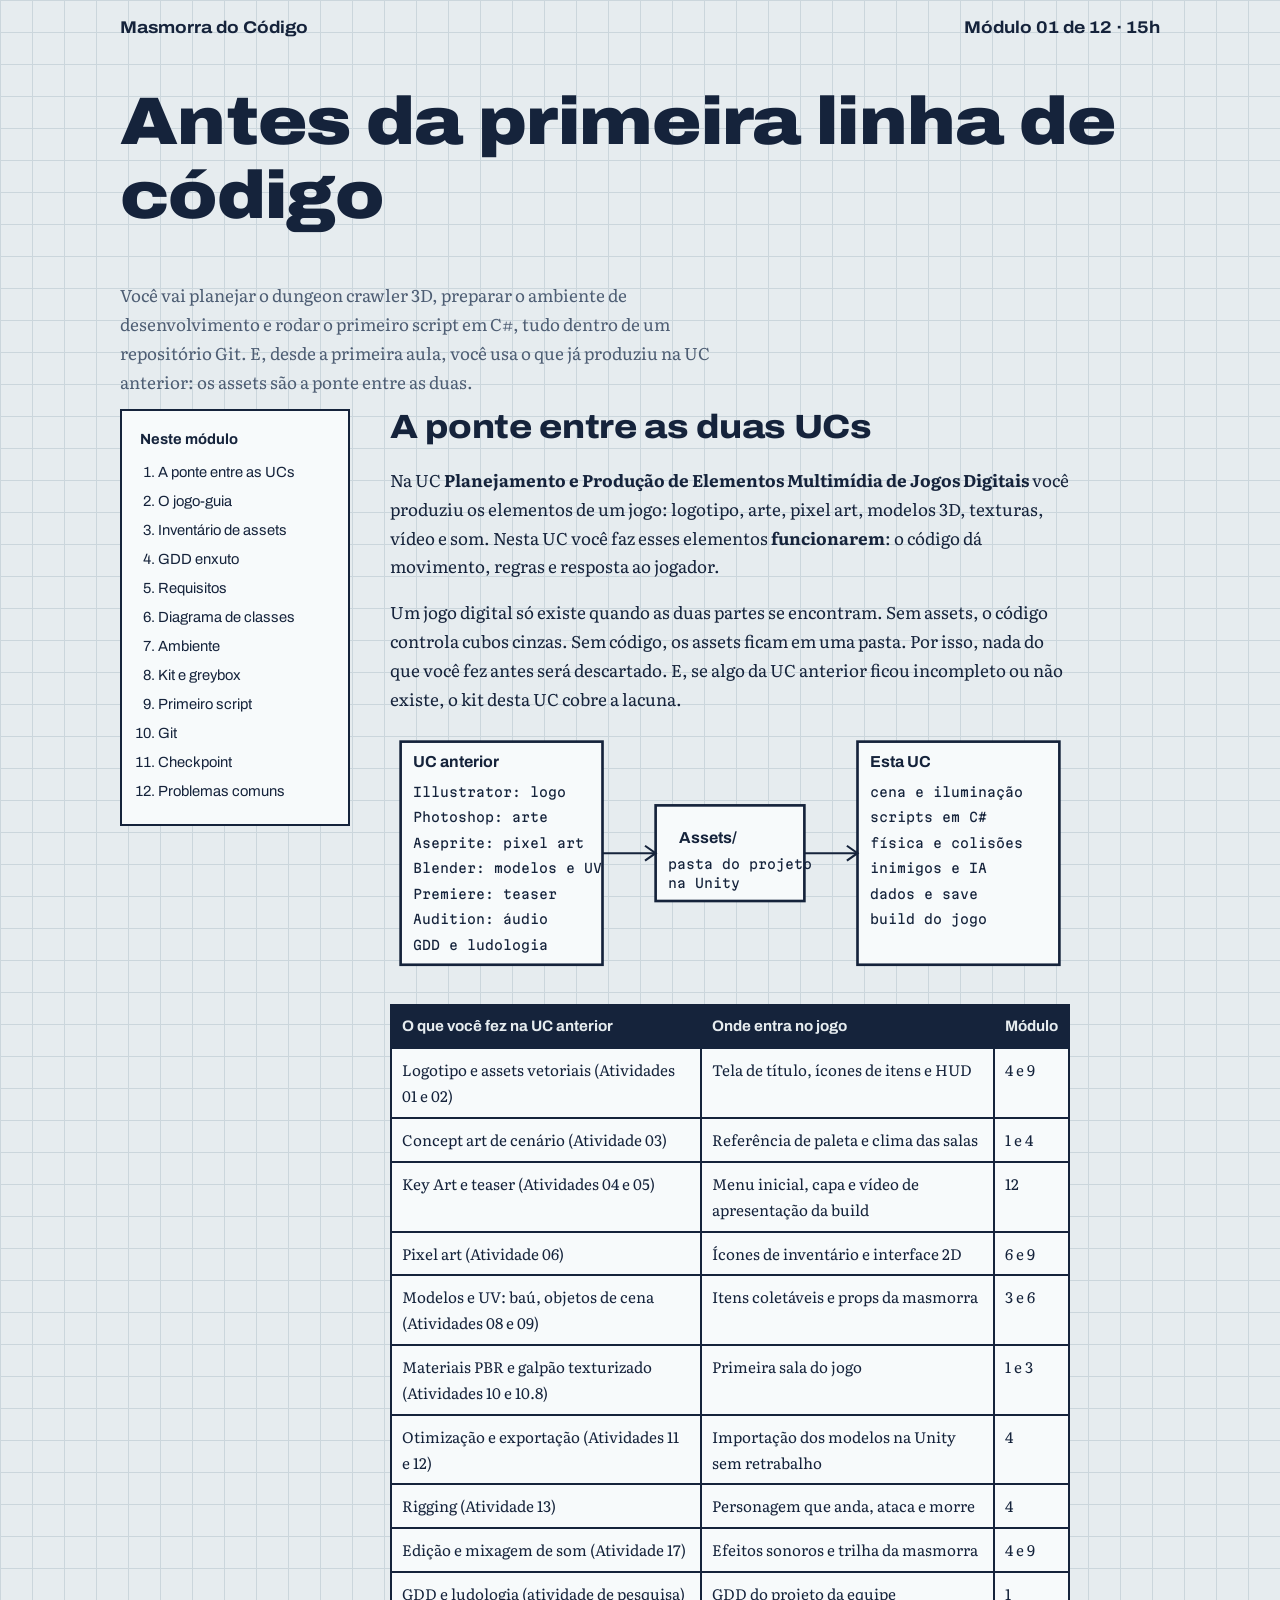
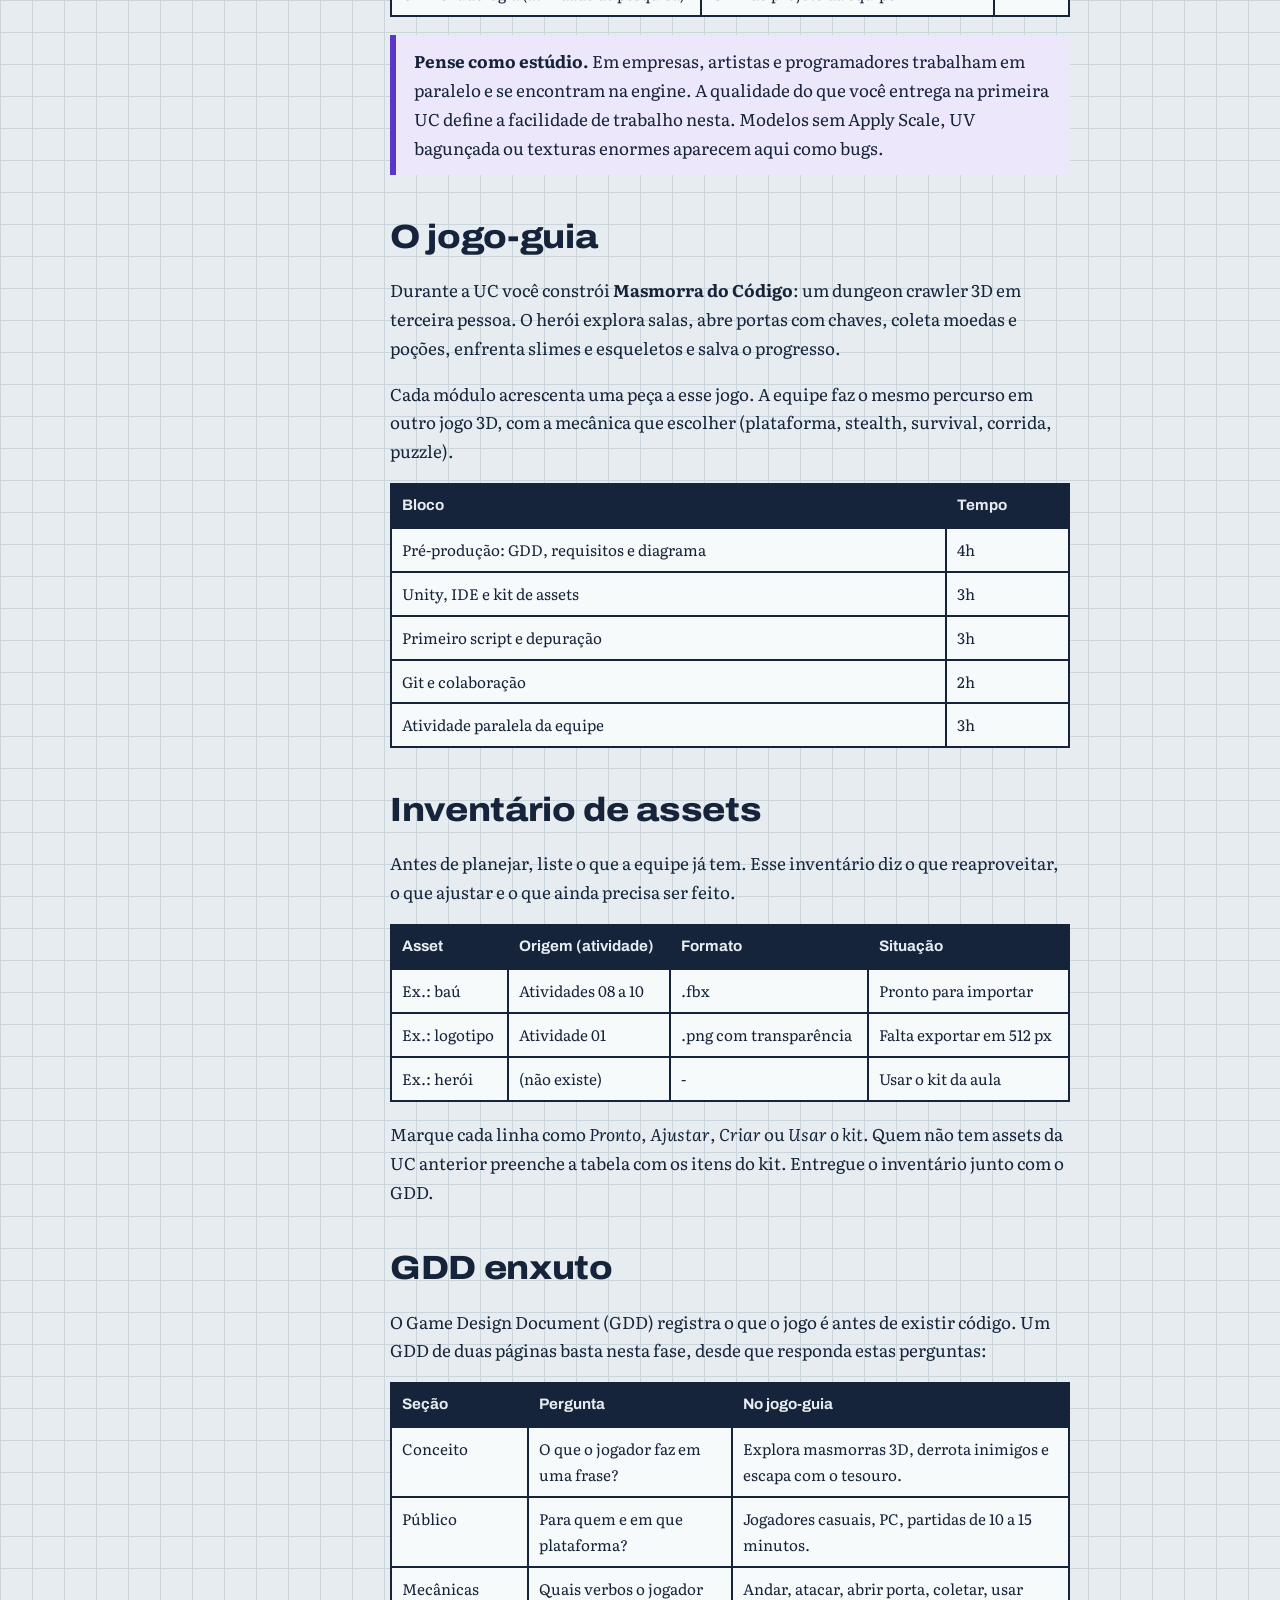
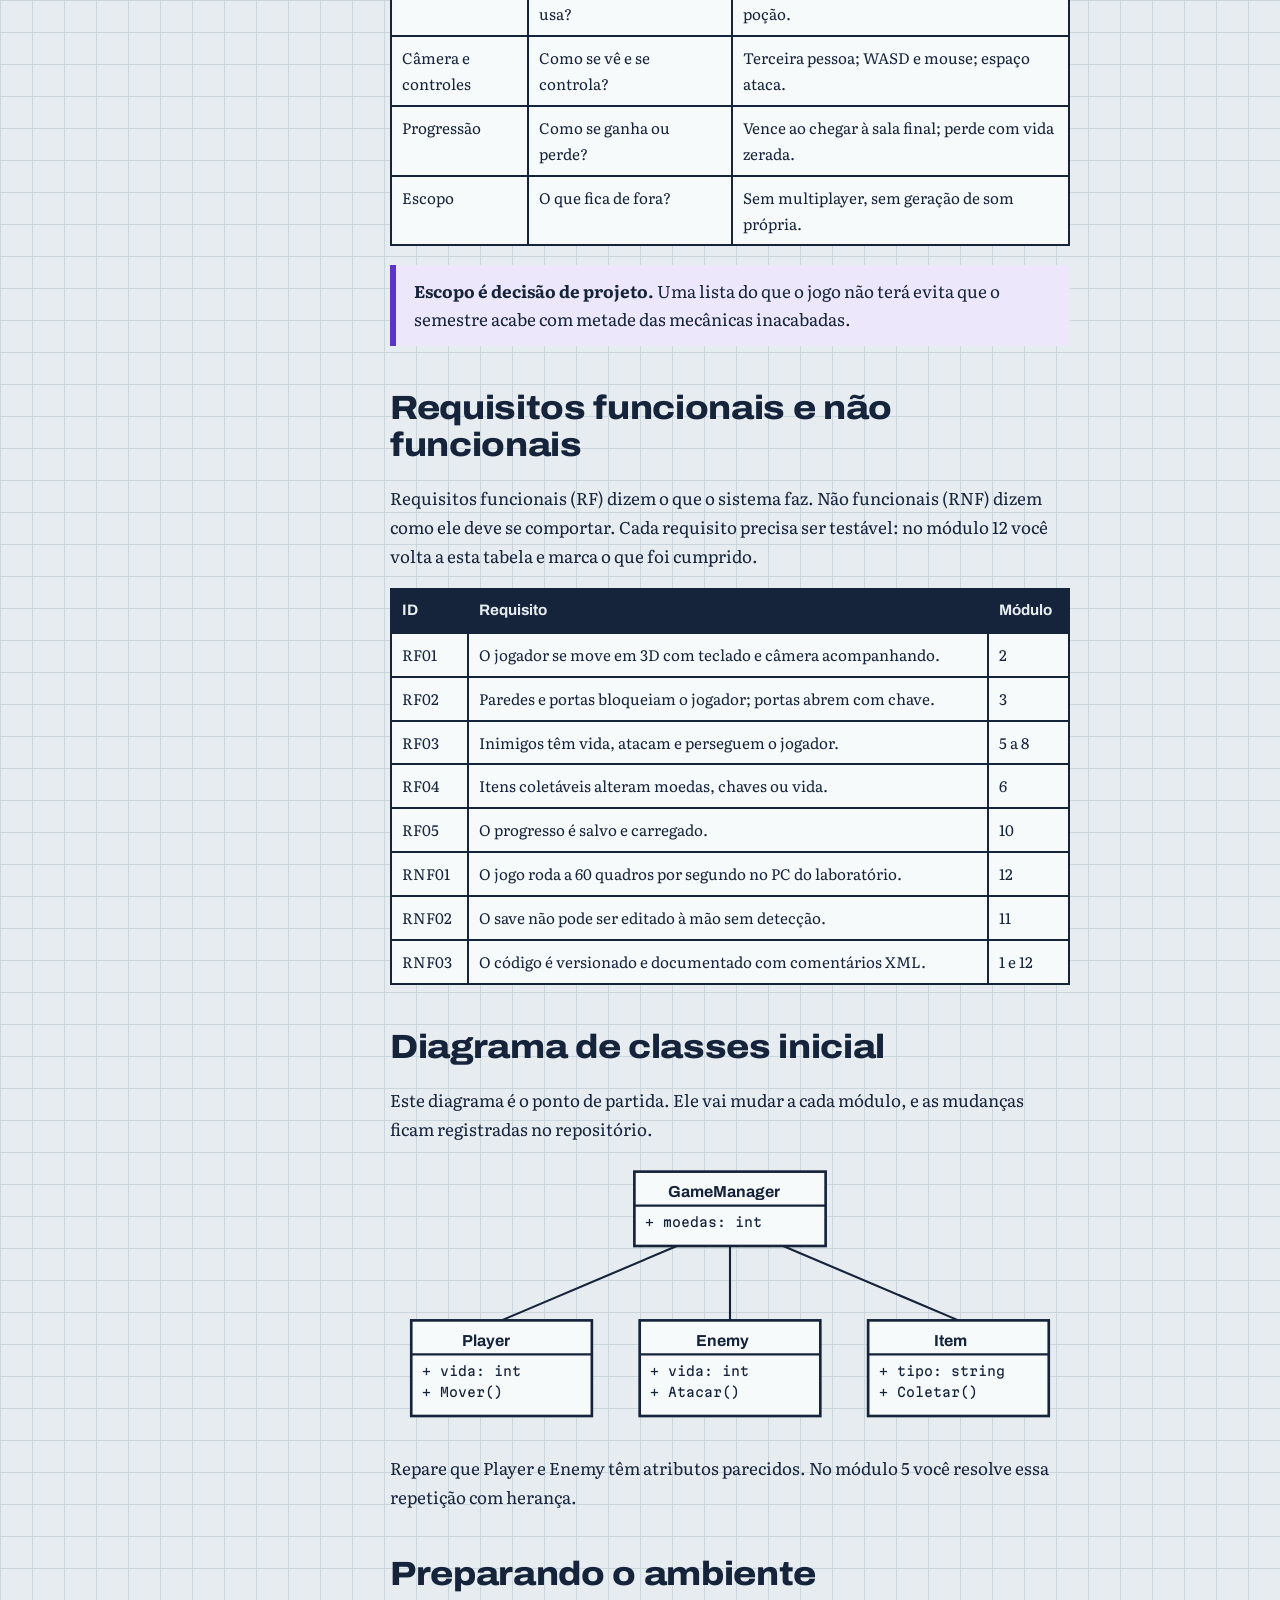
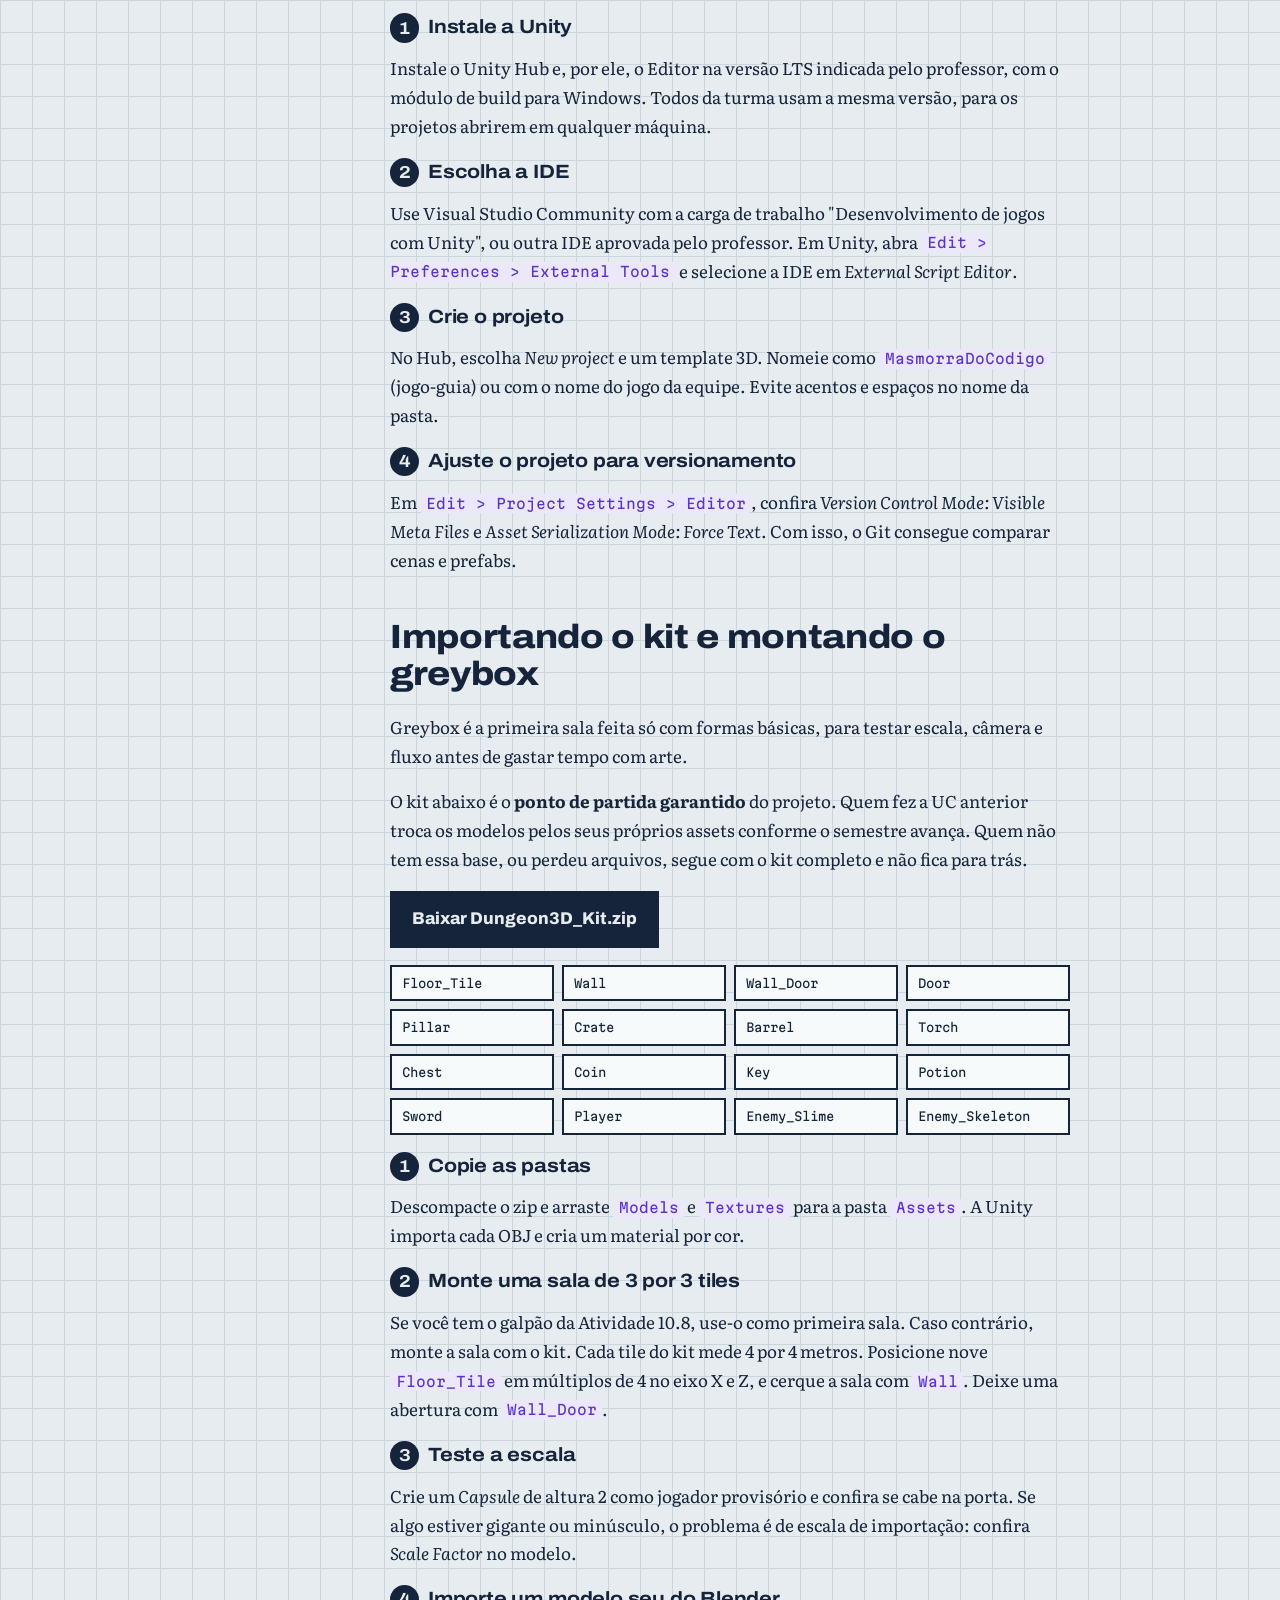
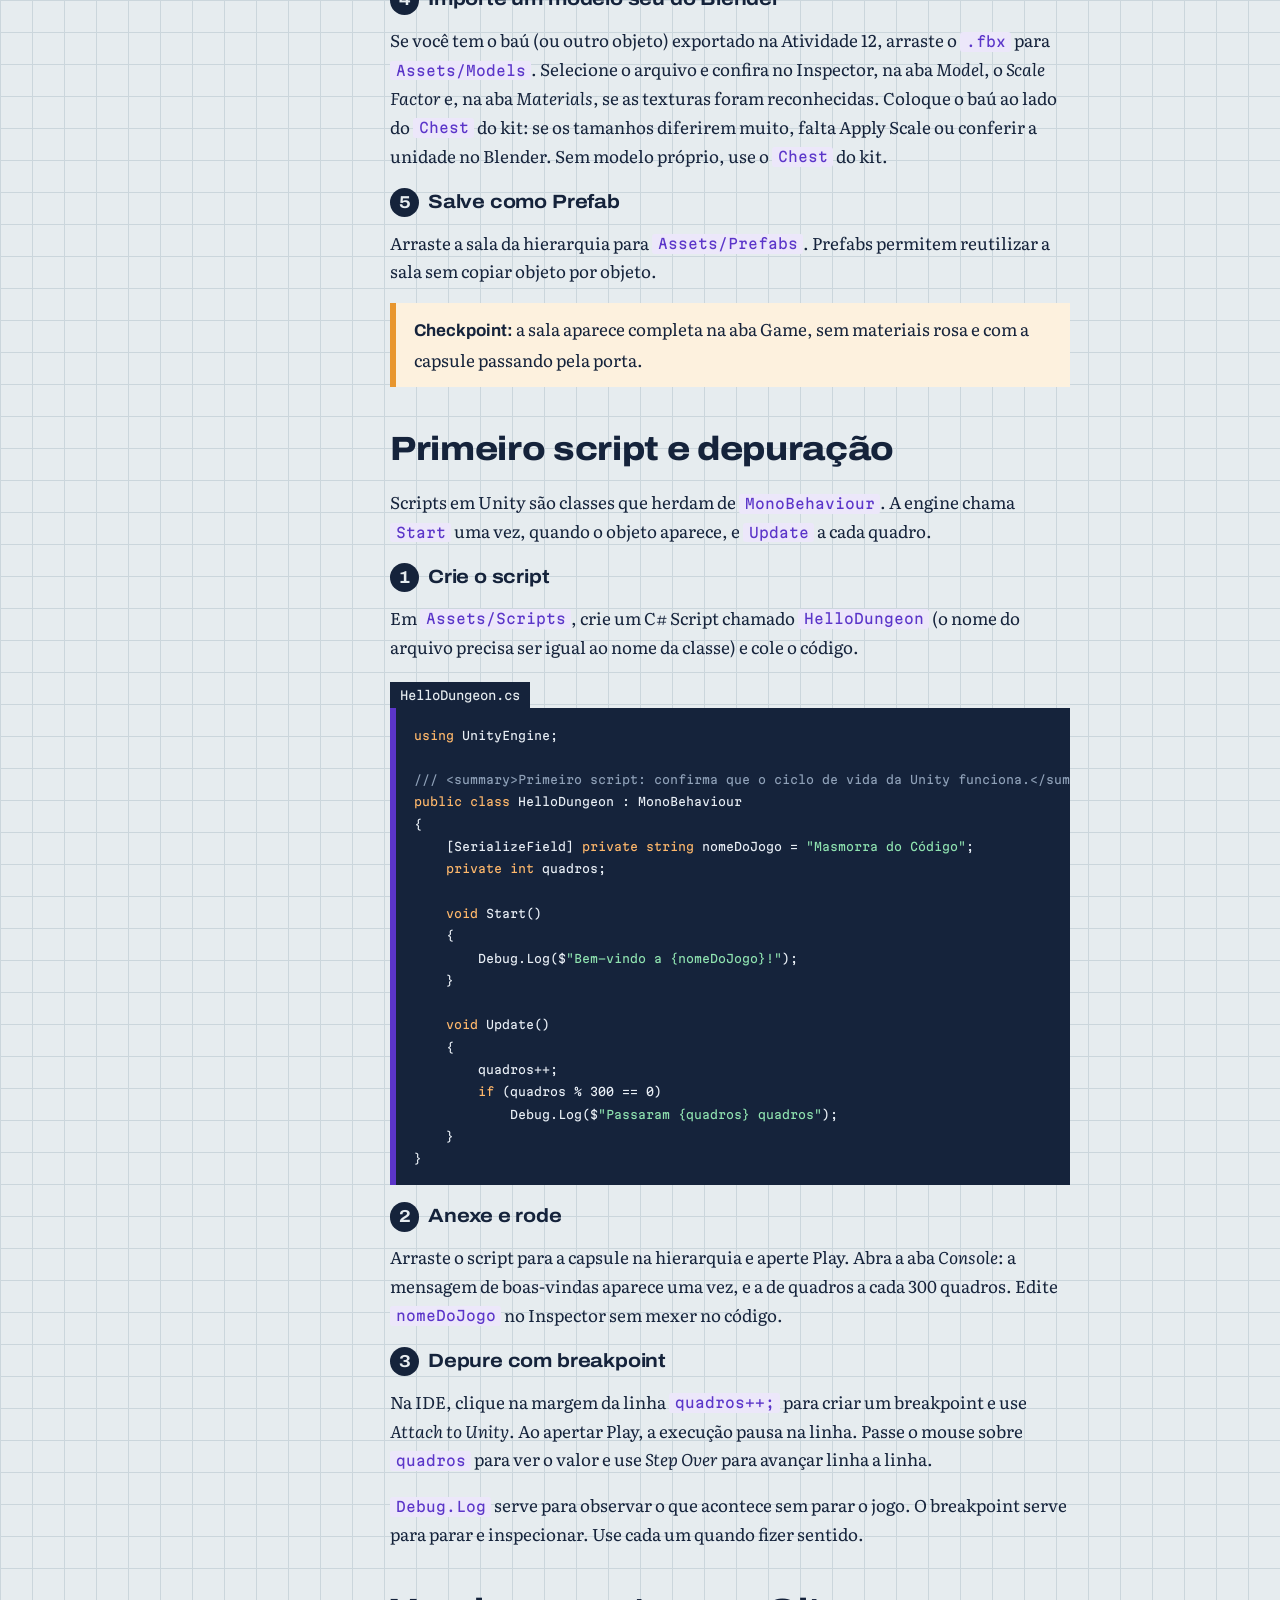
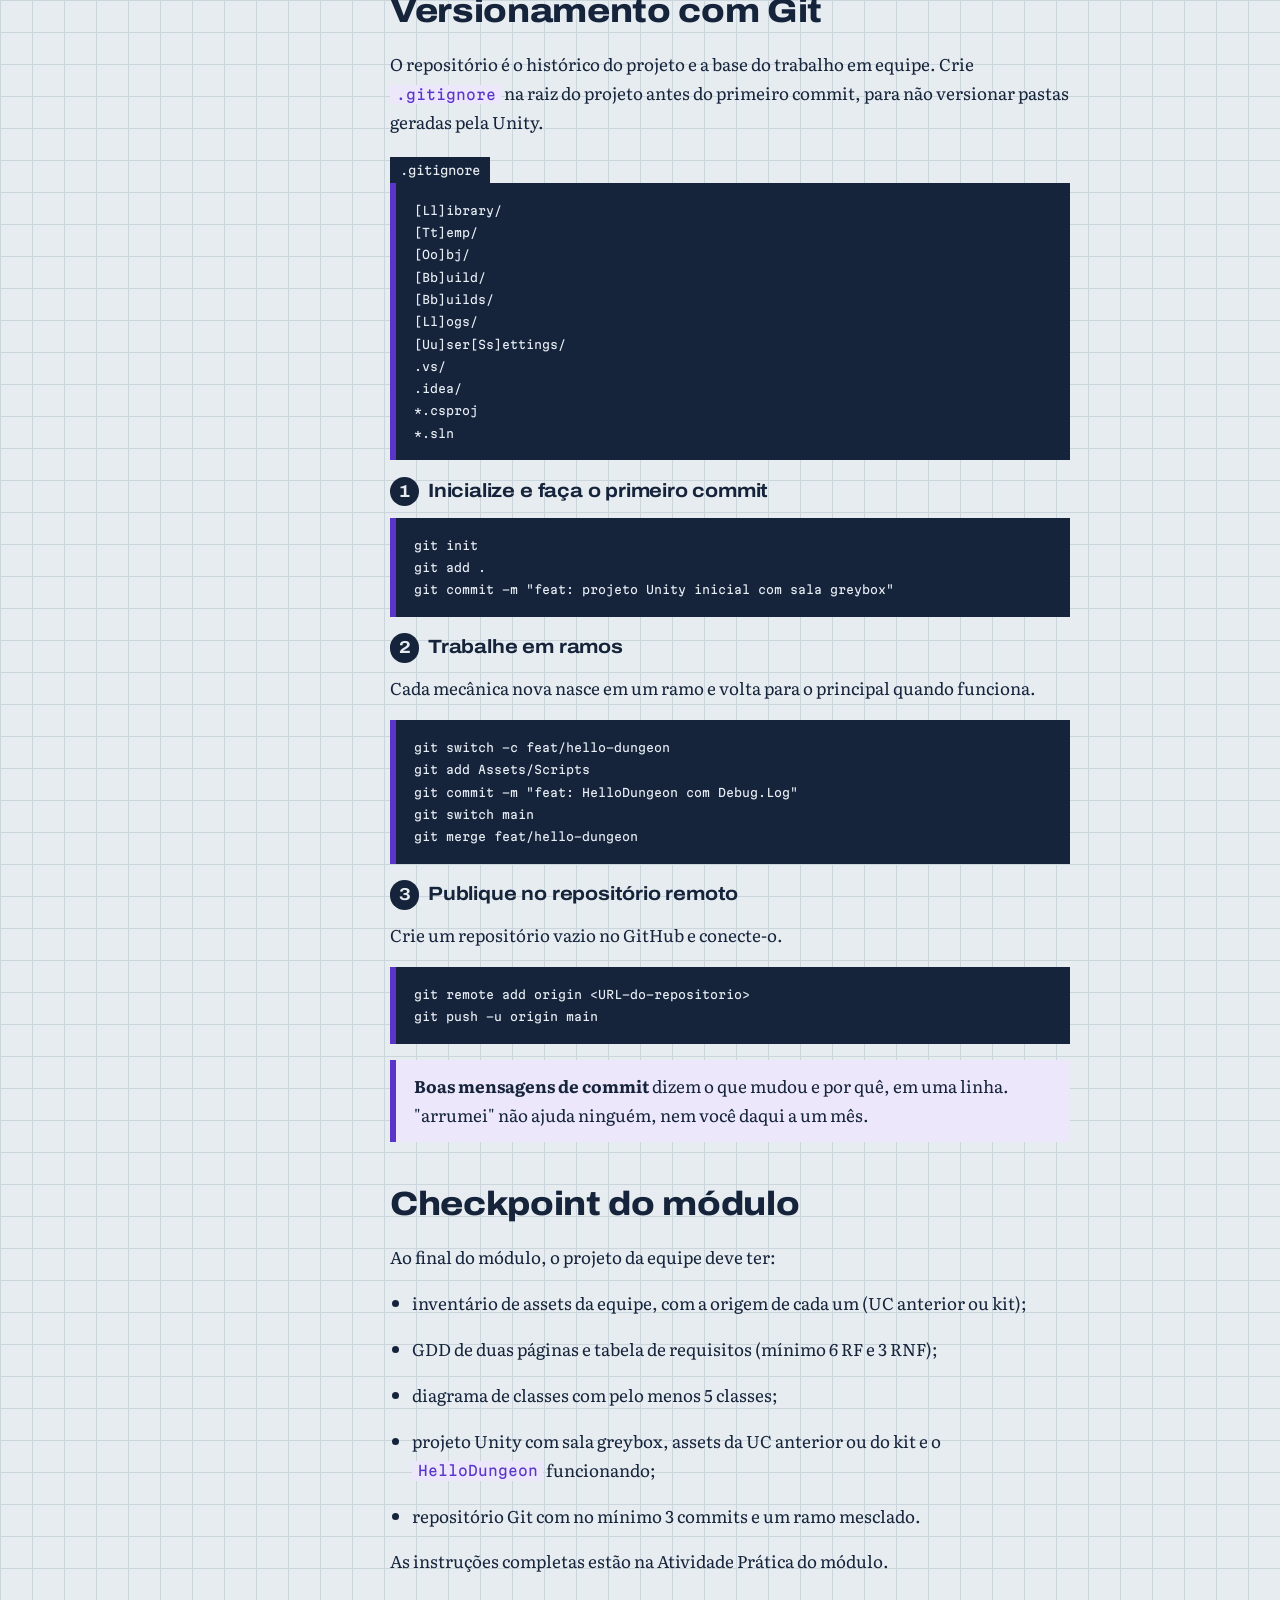
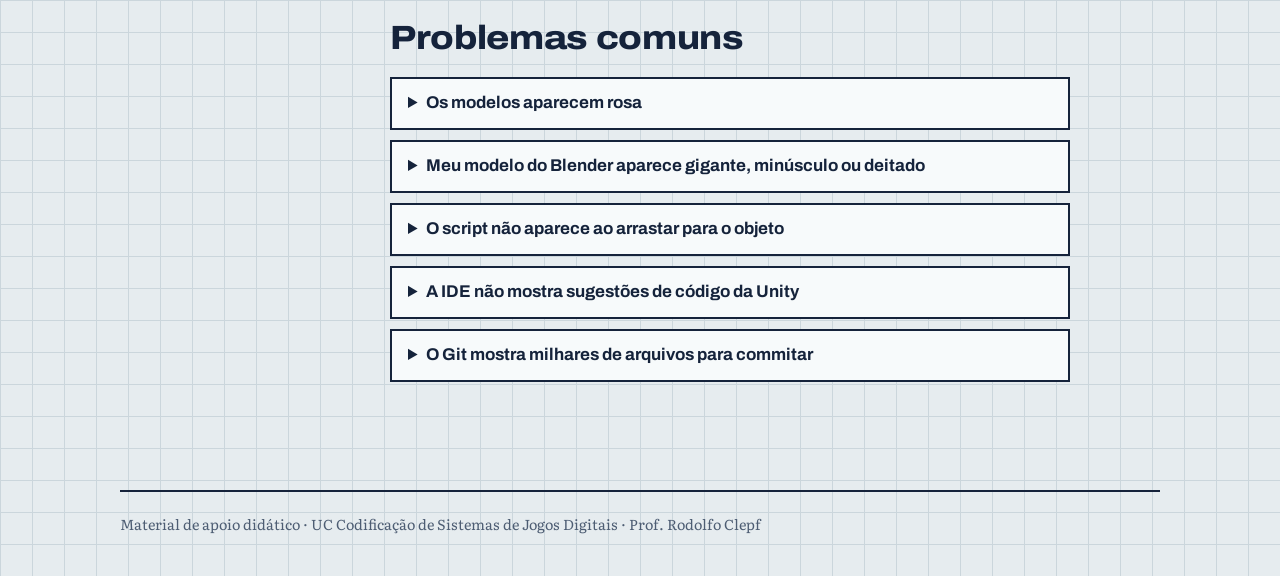
==== commit 9a8d9880: "docs: kit de assets como base garantida para quem não tem a UC anterior Co-Authored-By: Claude Sonne" ====
--- a/modulo-01.html
+++ b/modulo-01.html
@@ -11,7 +11,7 @@
 <article>
 <section id="ponte"><h2>A ponte entre as duas UCs</h2>
 <p>Na UC <strong>Planejamento e Produção de Elementos Multimídia de Jogos Digitais</strong> você produziu os elementos de um jogo: logotipo, arte, pixel art, modelos 3D, texturas, vídeo e som. Nesta UC você faz esses elementos <strong>funcionarem</strong>: o código dá movimento, regras e resposta ao jogador.</p>
-<p>Um jogo digital só existe quando as duas partes se encontram. Sem assets, o código controla cubos cinzas. Sem código, os assets ficam em uma pasta. Por isso, nada do que você fez antes será descartado.</p>
+<p>Um jogo digital só existe quando as duas partes se encontram. Sem assets, o código controla cubos cinzas. Sem código, os assets ficam em uma pasta. Por isso, nada do que você fez antes será descartado. E, se algo da UC anterior ficou incompleto ou não existe, o kit desta UC cobre a lacuna.</p>
 <svg class="uml" viewBox="0 0 640 230" role="img" aria-label="Fluxo: assets criados na UC anterior entram na pasta Assets da Unity e viram cena jogável com código C#">
 <rect x="10" y="10" width="190" height="210"/><text class="h" x="22" y="34">UC anterior</text>
 <text x="22" y="62">Illustrator: logo</text><text x="22" y="86">Photoshop: arte</text><text x="22" y="110">Aseprite: pixel art</text><text x="22" y="134">Blender: modelos e UV</text><text x="22" y="158">Premiere: teaser</text><text x="22" y="182">Audition: áudio</text><text x="22" y="206">GDD e ludologia</text>
@@ -41,8 +41,8 @@
 <table><tr><th>Asset</th><th>Origem (atividade)</th><th>Formato</th><th>Situação</th></tr>
 <tr><td>Ex.: baú</td><td>Atividades 08 a 10</td><td>.fbx</td><td>Pronto para importar</td></tr>
 <tr><td>Ex.: logotipo</td><td>Atividade 01</td><td>.png com transparência</td><td>Falta exportar em 512 px</td></tr>
-<tr><td>Ex.: herói</td><td>(não existe)</td><td>-</td><td>Usar o kit provisório</td></tr></table>
-<p>Marque cada linha como <em>Pronto</em>, <em>Ajustar</em> ou <em>Criar</em>. Entregue esse inventário junto com o GDD.</p></section>
+<tr><td>Ex.: herói</td><td>(não existe)</td><td>-</td><td>Usar o kit da aula</td></tr></table>
+<p>Marque cada linha como <em>Pronto</em>, <em>Ajustar</em>, <em>Criar</em> ou <em>Usar o kit</em>. Quem não tem assets da UC anterior preenche a tabela com os itens do kit. Entregue o inventário junto com o GDD.</p></section>
 <section id="gdd"><h2>GDD enxuto</h2>
 <p>O Game Design Document (GDD) registra o que o jogo é antes de existir código. Um GDD de duas páginas basta nesta fase, desde que responda estas perguntas:</p>
 <table><tr><th>Seção</th><th>Pergunta</th><th>No jogo-guia</th></tr>
@@ -84,14 +84,14 @@
 
 <section id="kit"><h2>Importando o kit e montando o greybox</h2>
 <p>Greybox é a primeira sala feita só com formas básicas, para testar escala, câmera e fluxo antes de gastar tempo com arte.</p>
-<p>O kit abaixo é <strong>provisório</strong>: serve para a aula rodar desde o início. Conforme o semestre avança, ele é trocado pelos assets que você mesmo produziu na UC anterior.</p>
+<p>O kit abaixo é o <strong>ponto de partida garantido</strong> do projeto. Quem fez a UC anterior troca os modelos pelos seus próprios assets conforme o semestre avança. Quem não tem essa base, ou perdeu arquivos, segue com o kit completo e não fica para trás.</p>
 <p><a class="dl" href="Dungeon3D_Kit.zip" download>Baixar Dungeon3D_Kit.zip</a></p>
 <ul class="assets"><li>Floor_Tile</li><li>Wall</li><li>Wall_Door</li><li>Door</li><li>Pillar</li><li>Crate</li><li>Barrel</li><li>Torch</li><li>Chest</li><li>Coin</li><li>Key</li><li>Potion</li><li>Sword</li><li>Player</li><li>Enemy_Slime</li><li>Enemy_Skeleton</li></ul>
 <div class="steps">
 <div class="step"><h3>Copie as pastas</h3><p>Descompacte o zip e arraste <code>Models</code> e <code>Textures</code> para a pasta <code>Assets</code>. A Unity importa cada OBJ e cria um material por cor.</p></div>
-<div class="step"><h3>Monte uma sala de 3 por 3 tiles</h3><p>Se você tem o galpão da Atividade 10.8, use-o como primeira sala. Caso contrário, use o kit. Cada tile do kit mede 4 por 4 metros. Posicione nove <code>Floor_Tile</code> em múltiplos de 4 no eixo X e Z, e cerque a sala com <code>Wall</code>. Deixe uma abertura com <code>Wall_Door</code>.</p></div>
+<div class="step"><h3>Monte uma sala de 3 por 3 tiles</h3><p>Se você tem o galpão da Atividade 10.8, use-o como primeira sala. Caso contrário, monte a sala com o kit. Cada tile do kit mede 4 por 4 metros. Posicione nove <code>Floor_Tile</code> em múltiplos de 4 no eixo X e Z, e cerque a sala com <code>Wall</code>. Deixe uma abertura com <code>Wall_Door</code>.</p></div>
 <div class="step"><h3>Teste a escala</h3><p>Crie um <em>Capsule</em> de altura 2 como jogador provisório e confira se cabe na porta. Se algo estiver gigante ou minúsculo, o problema é de escala de importação: confira <em>Scale Factor</em> no modelo.</p></div>
-<div class="step"><h3>Importe um modelo seu do Blender</h3><p>Pegue o baú (ou outro objeto) que você exportou na Atividade 12 e arraste o <code>.fbx</code> para <code>Assets/Models</code>. Selecione o arquivo e confira no Inspector, na aba <em>Model</em>, o <em>Scale Factor</em> e, na aba <em>Materials</em>, se as texturas foram reconhecidas. Coloque o baú ao lado do <code>Chest</code> do kit: se os tamanhos diferirem muito, falta Apply Scale ou conferir a unidade no Blender.</p></div>
+<div class="step"><h3>Importe um modelo seu do Blender</h3><p>Se você tem o baú (ou outro objeto) exportado na Atividade 12, arraste o <code>.fbx</code> para <code>Assets/Models</code>. Selecione o arquivo e confira no Inspector, na aba <em>Model</em>, o <em>Scale Factor</em> e, na aba <em>Materials</em>, se as texturas foram reconhecidas. Coloque o baú ao lado do <code>Chest</code> do kit: se os tamanhos diferirem muito, falta Apply Scale ou conferir a unidade no Blender. Sem modelo próprio, use o <code>Chest</code> do kit.</p></div>
 <div class="step"><h3>Salve como Prefab</h3><p>Arraste a sala da hierarquia para <code>Assets/Prefabs</code>. Prefabs permitem reutilizar a sala sem copiar objeto por objeto.</p></div></div>
 <div class="check"><strong>Checkpoint:</strong> a sala aparece completa na aba Game, sem materiais rosa e com a capsule passando pela porta.</div></section>
 
@@ -156,7 +156,7 @@
 
 <section id="entrega"><h2>Checkpoint do módulo</h2>
 <p>Ao final do módulo, o projeto da equipe deve ter:</p>
-<ul><li>inventário de assets da equipe, com a origem de cada um na UC anterior;</li><li>GDD de duas páginas e tabela de requisitos (mínimo 6 RF e 3 RNF);</li><li>diagrama de classes com pelo menos 5 classes;</li><li>projeto Unity com sala greybox, pelo menos 2 assets produzidos pela equipe na UC anterior e o <code>HelloDungeon</code> funcionando;</li><li>repositório Git com no mínimo 3 commits e um ramo mesclado.</li></ul>
+<ul><li>inventário de assets da equipe, com a origem de cada um (UC anterior ou kit);</li><li>GDD de duas páginas e tabela de requisitos (mínimo 6 RF e 3 RNF);</li><li>diagrama de classes com pelo menos 5 classes;</li><li>projeto Unity com sala greybox, assets da UC anterior ou do kit e o <code>HelloDungeon</code> funcionando;</li><li>repositório Git com no mínimo 3 commits e um ramo mesclado.</li></ul>
 <p>As instruções completas estão na Atividade Prática do módulo.</p></section>
 
 <section id="erros"><h2>Problemas comuns</h2>
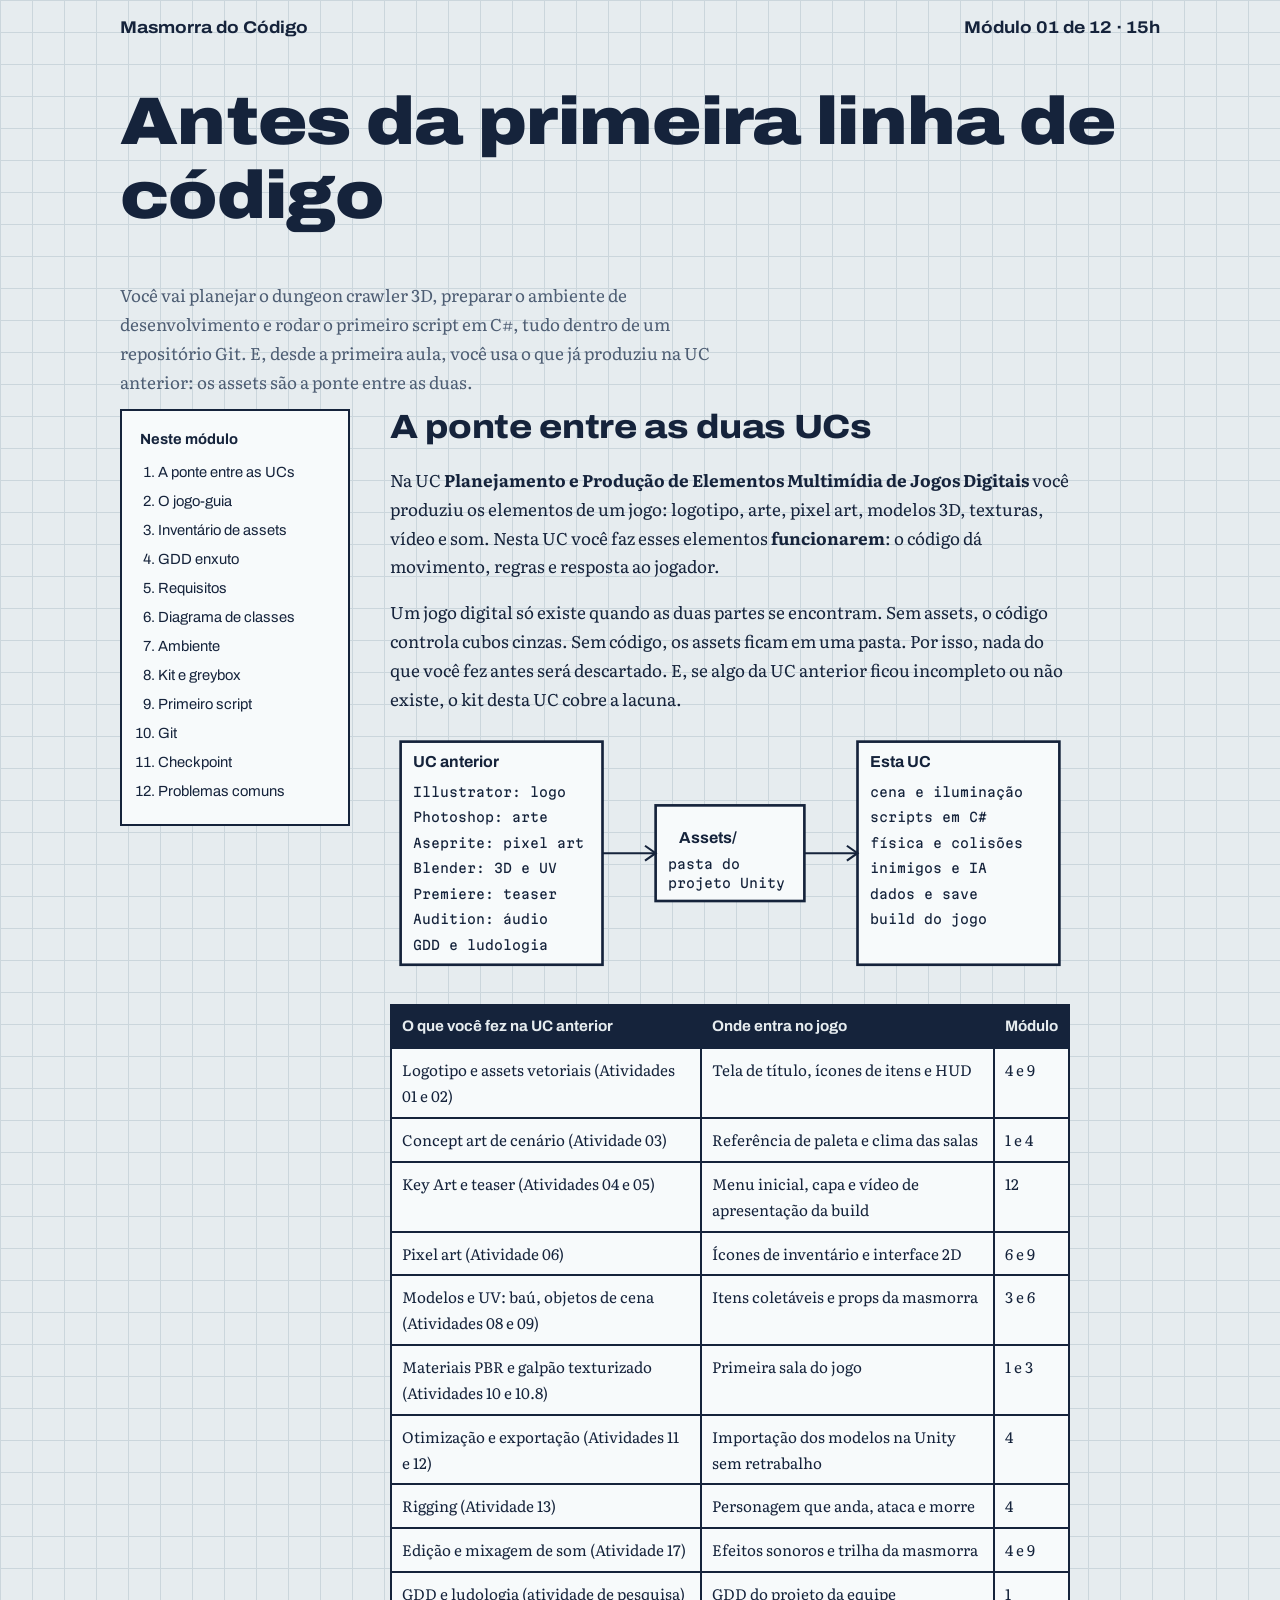
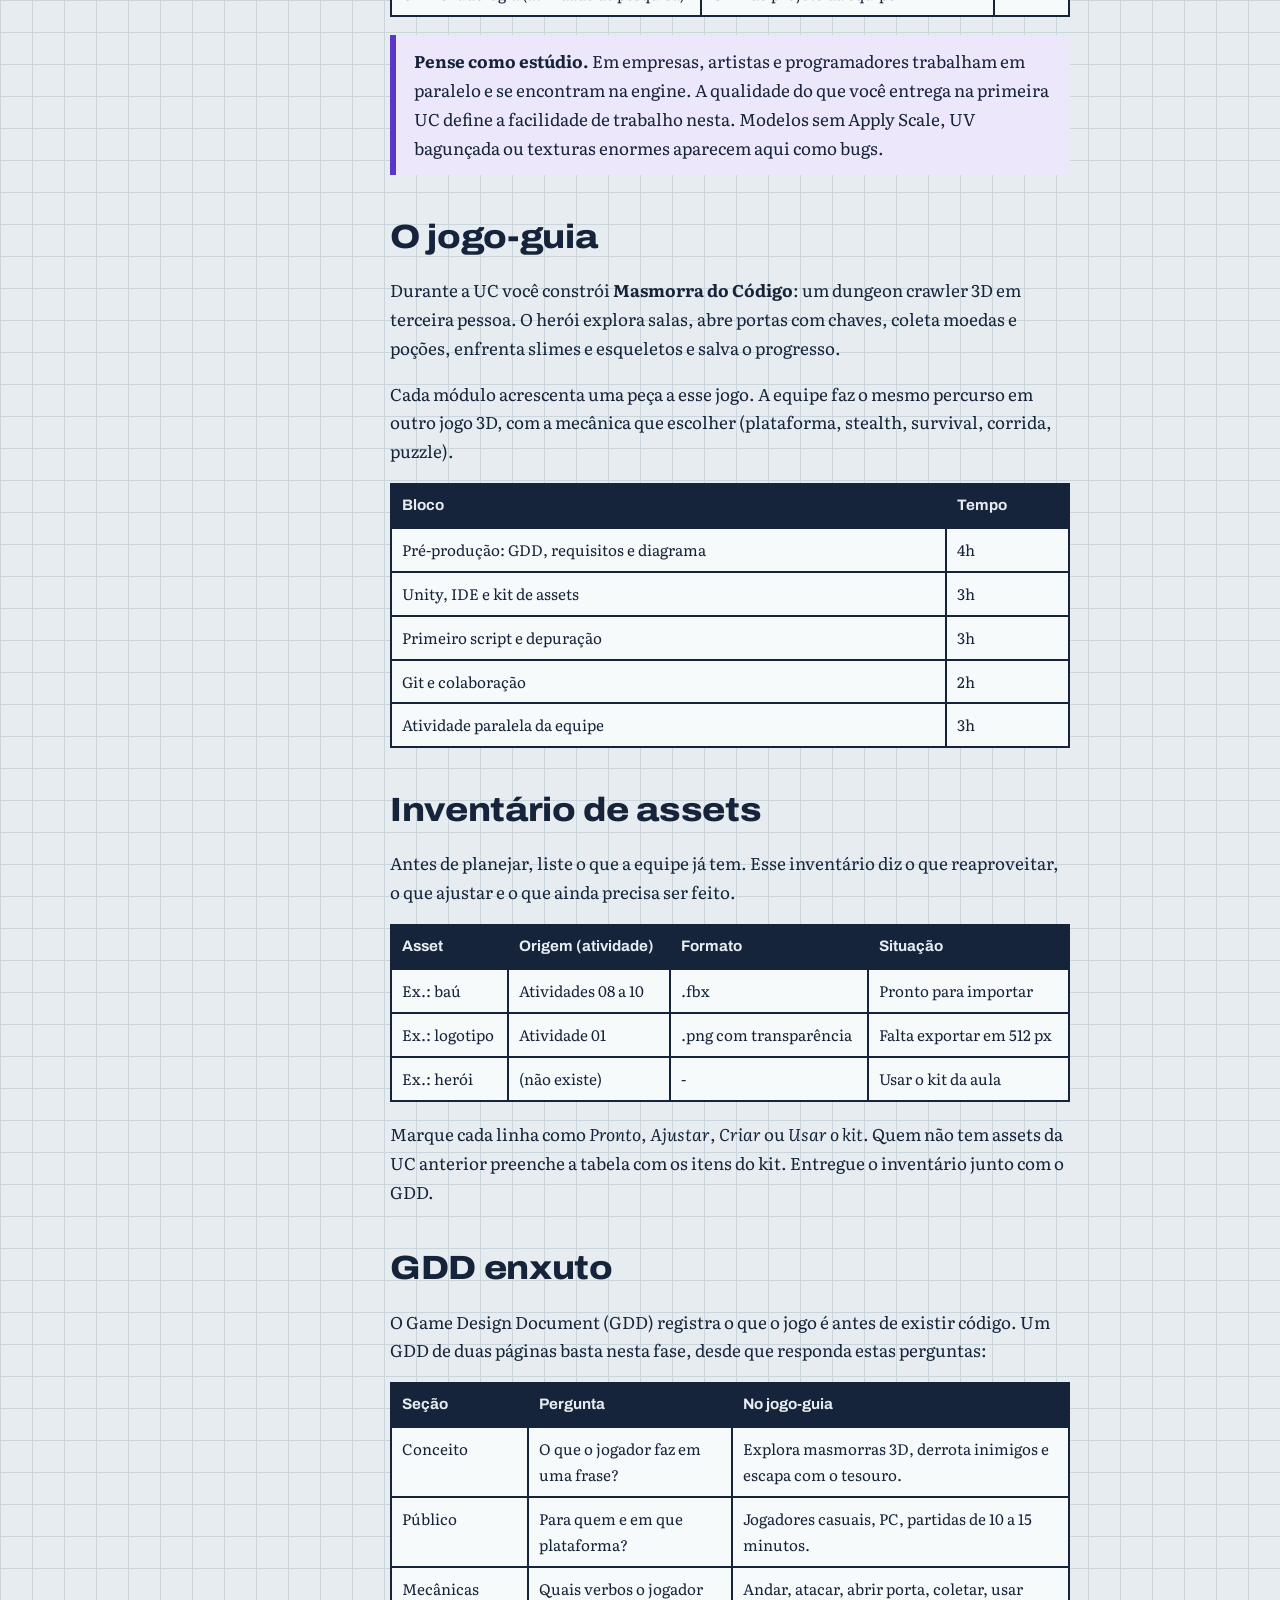
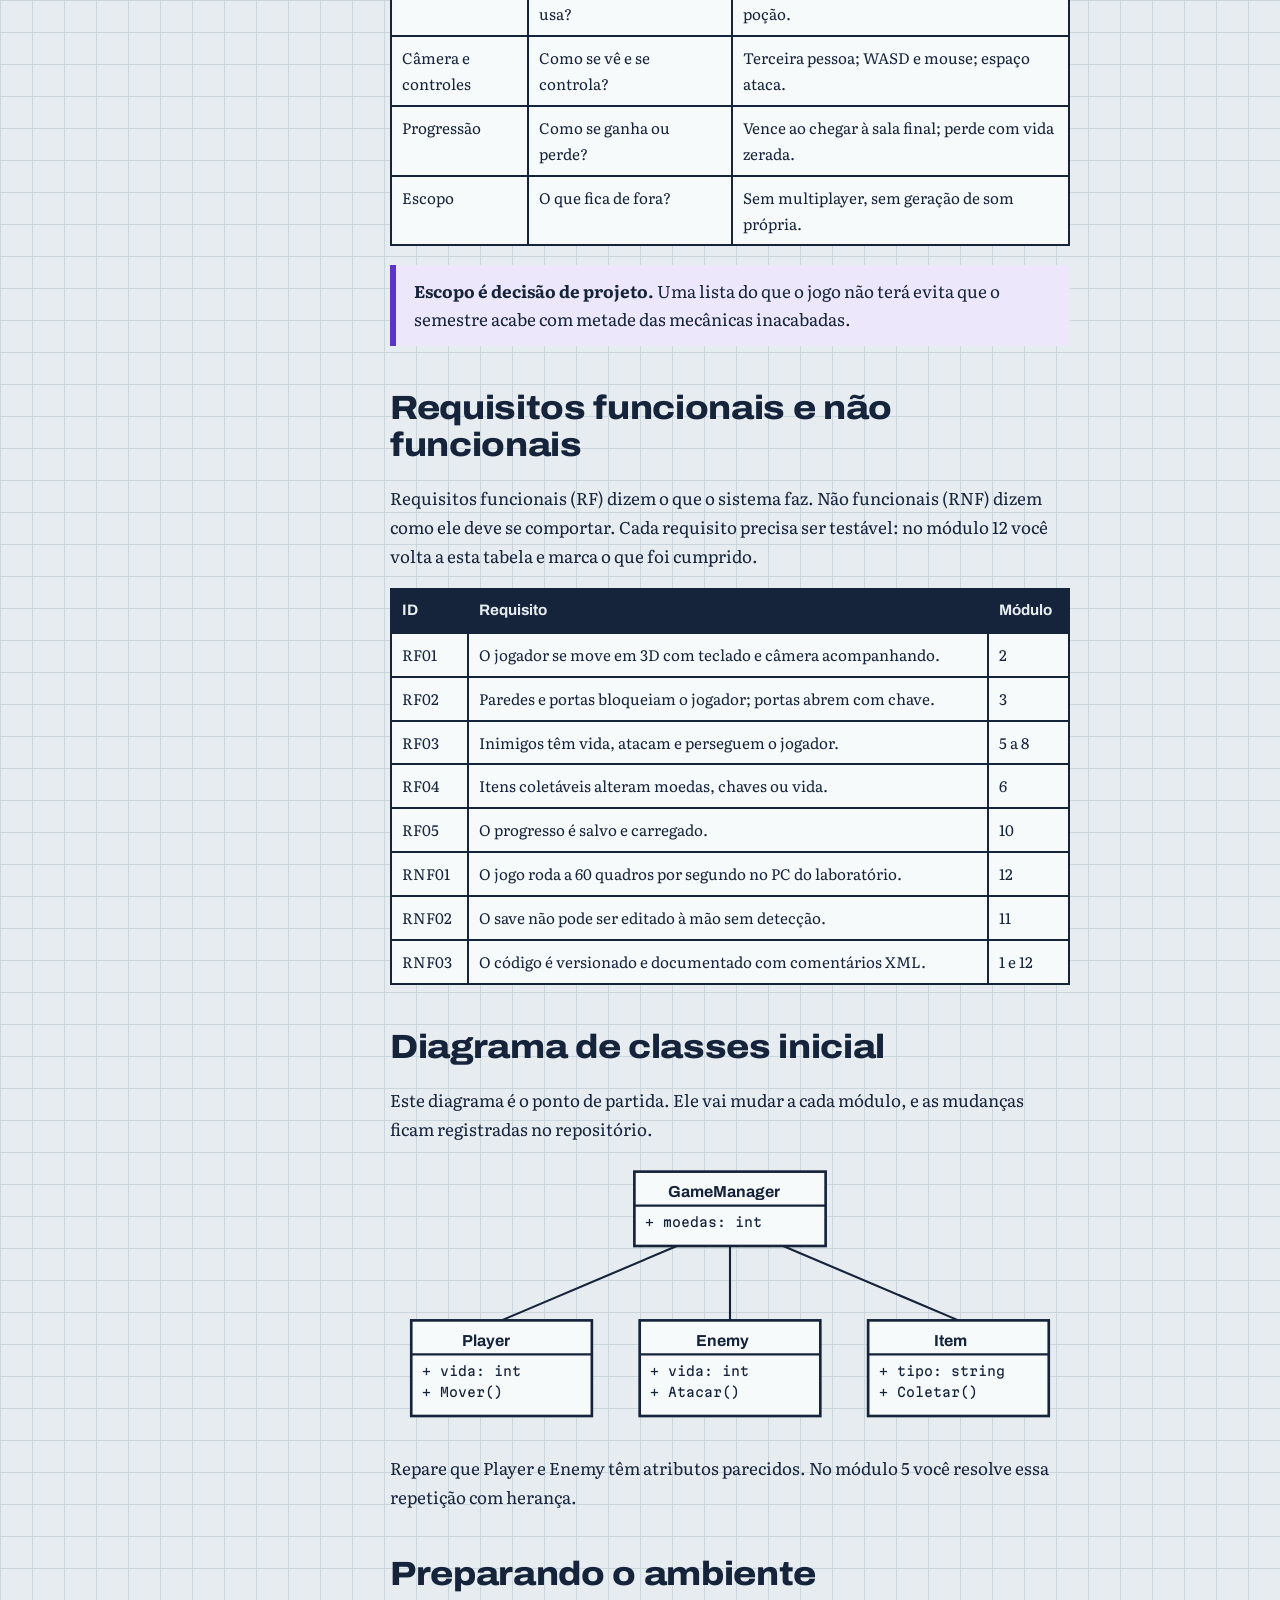
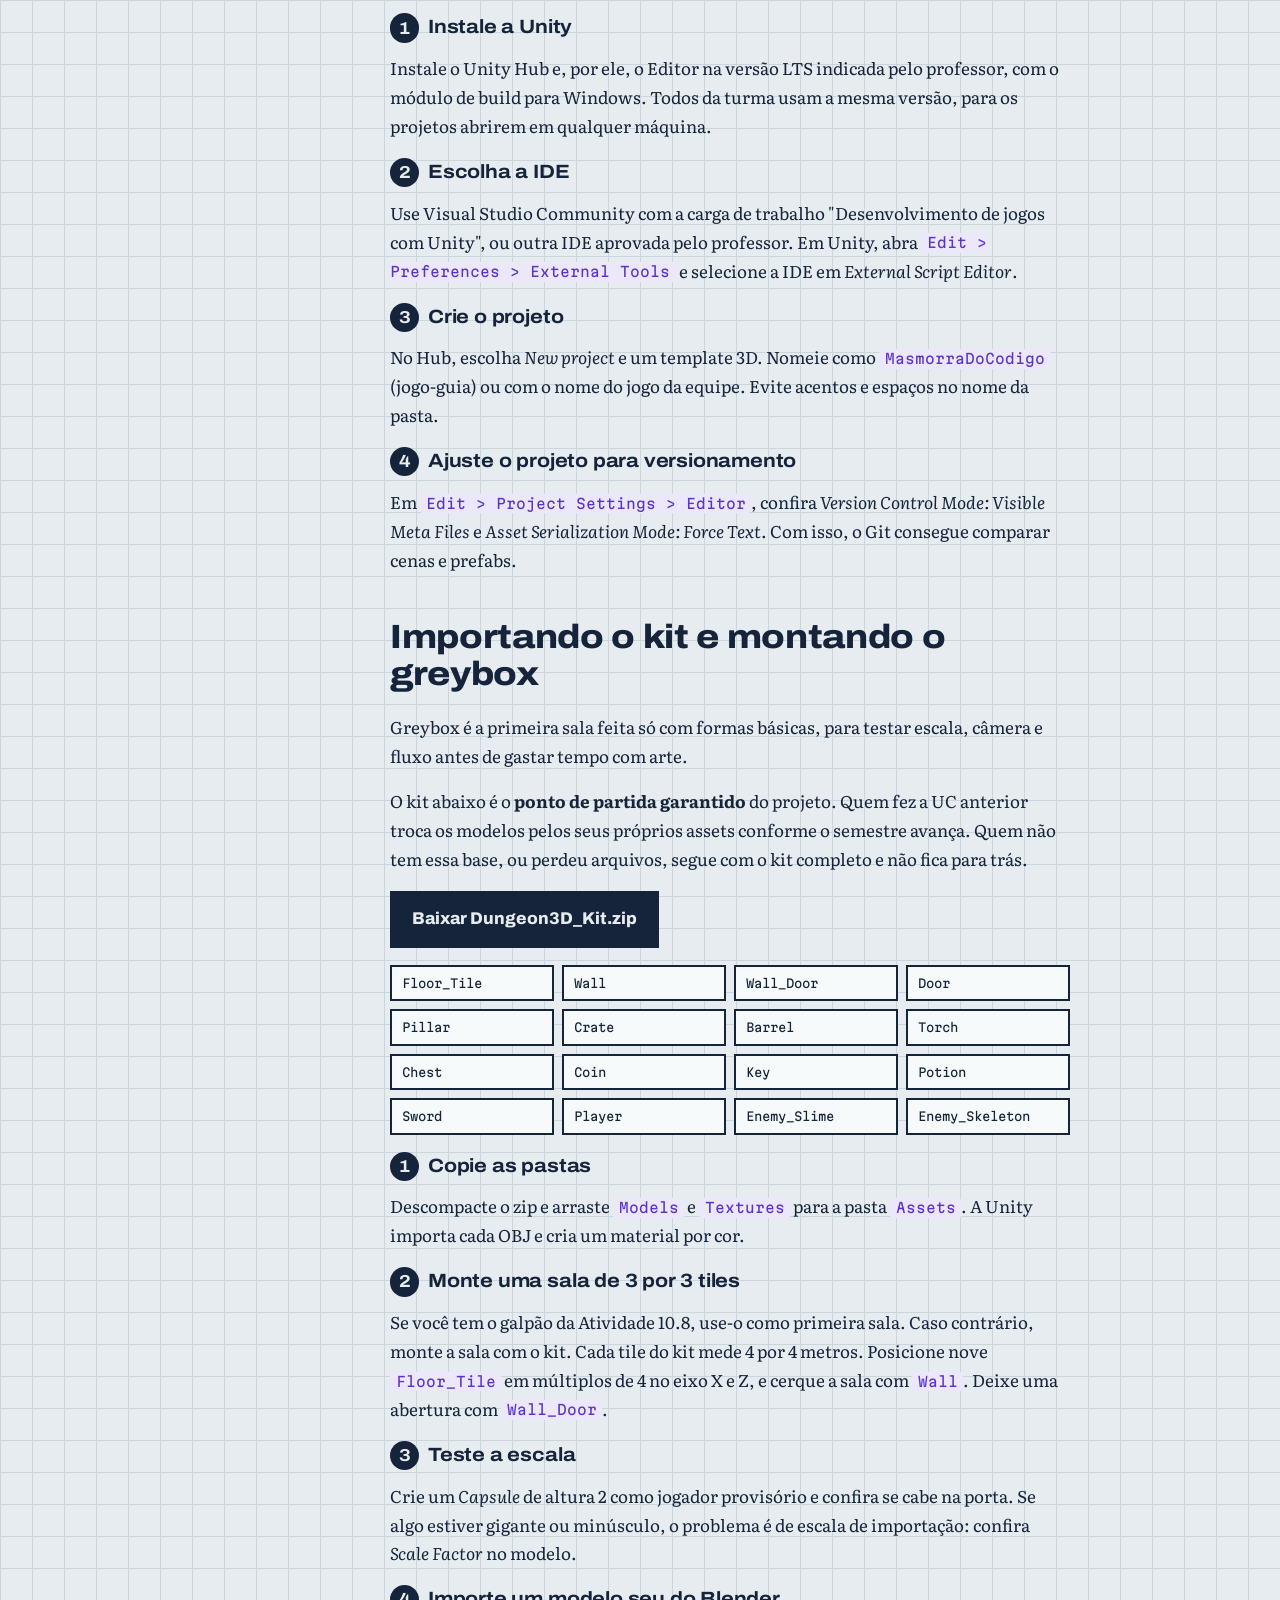
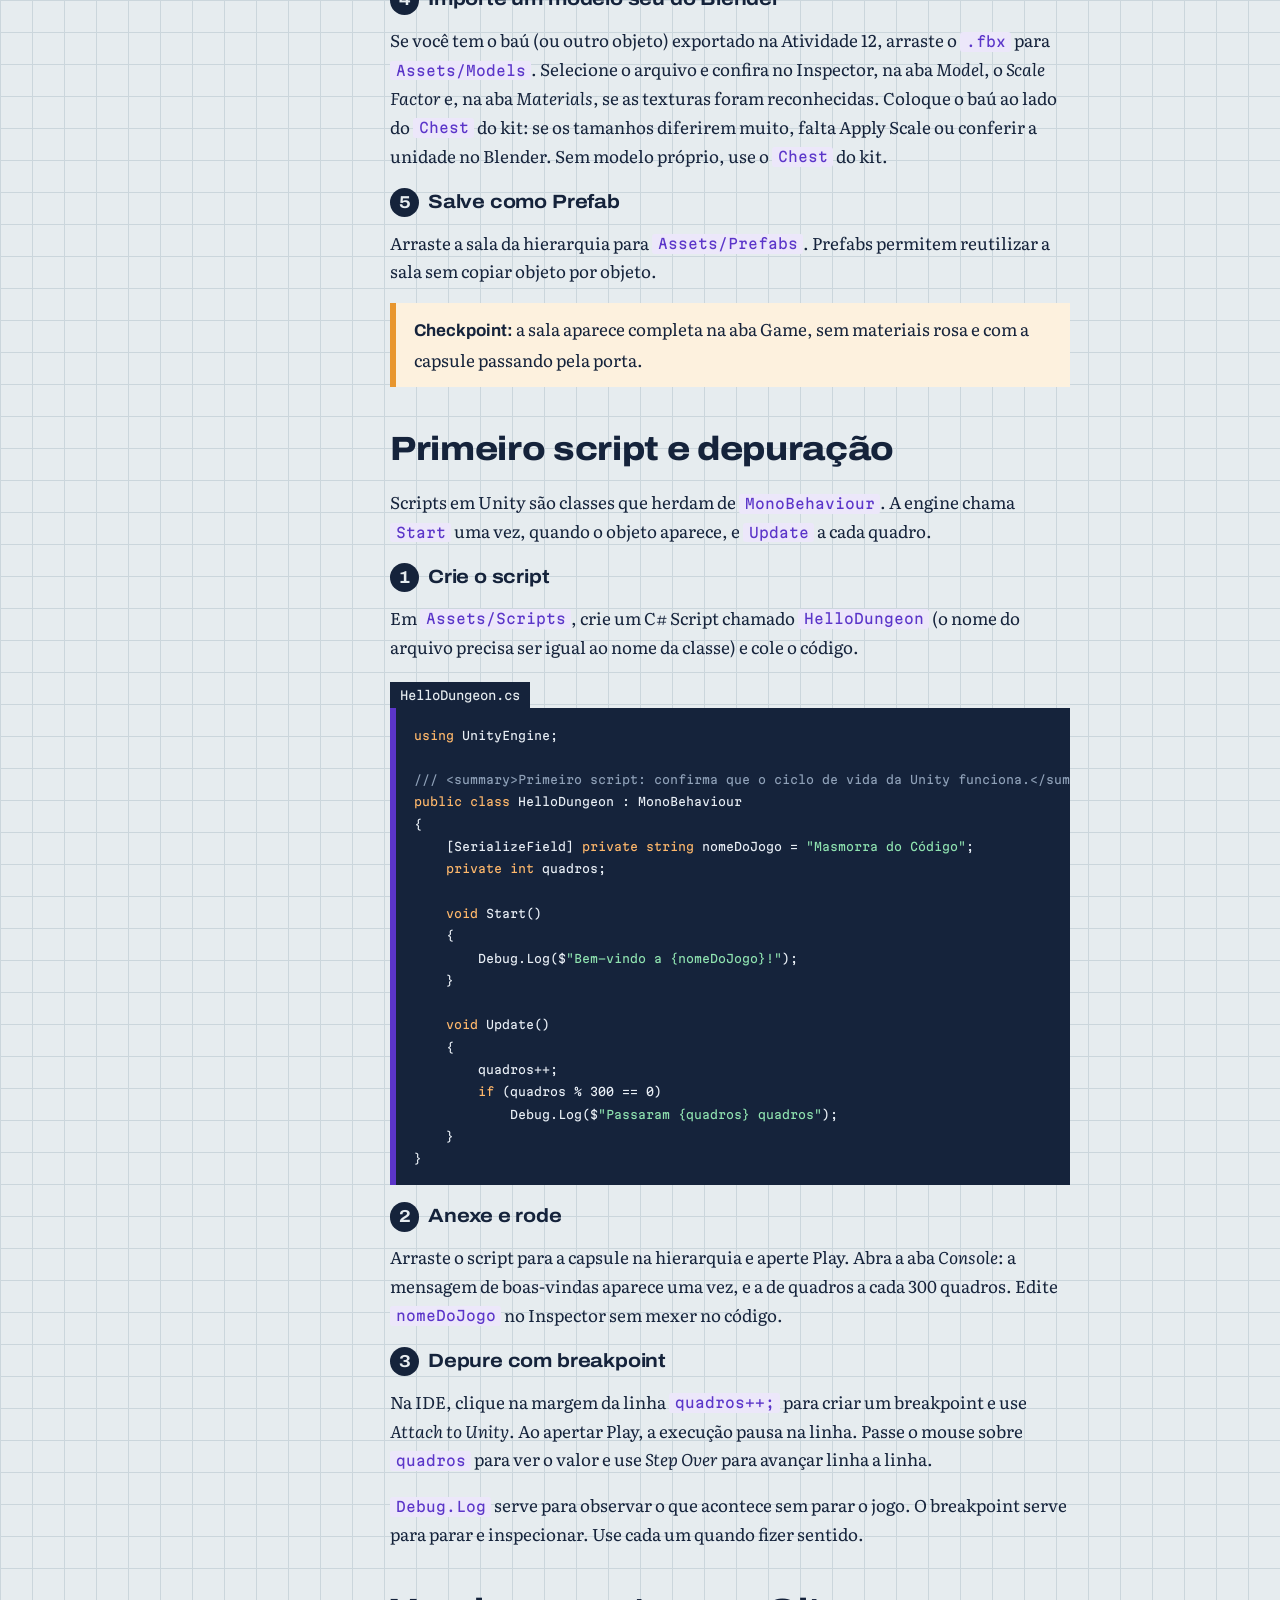
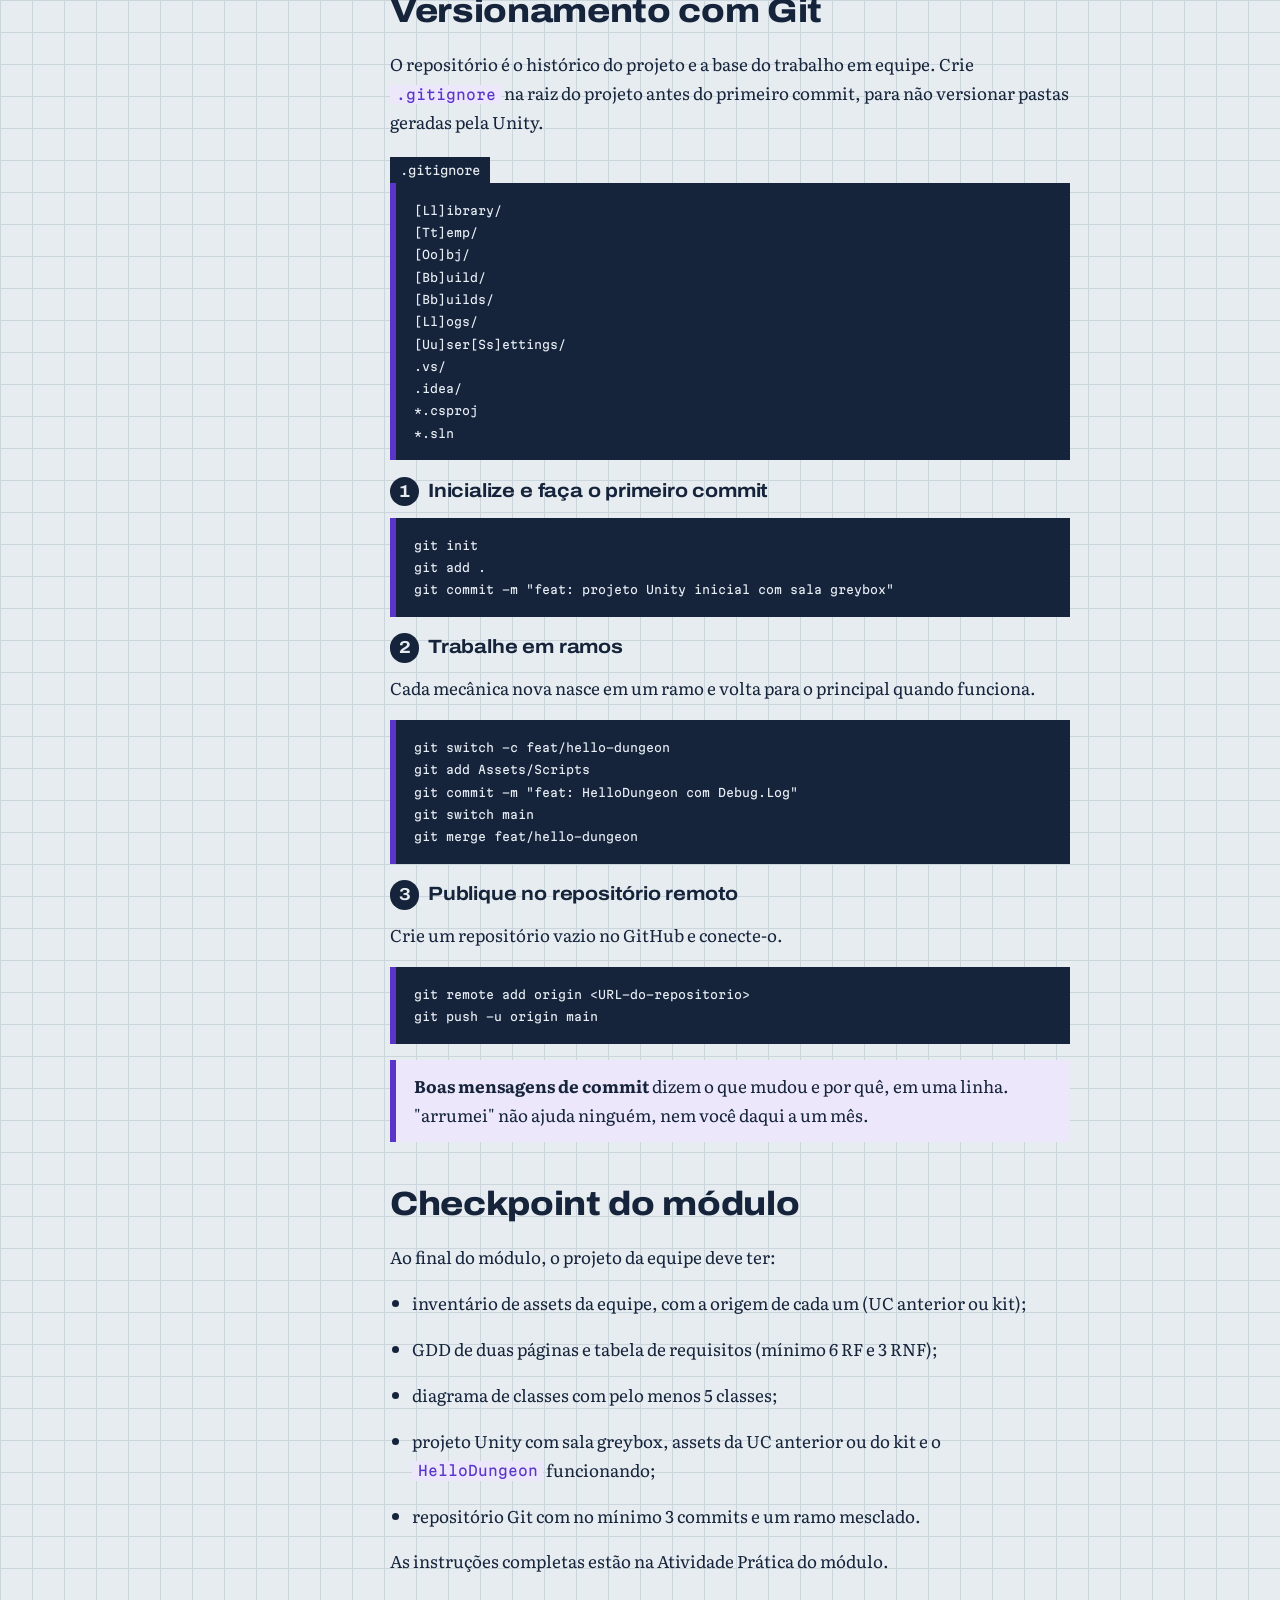
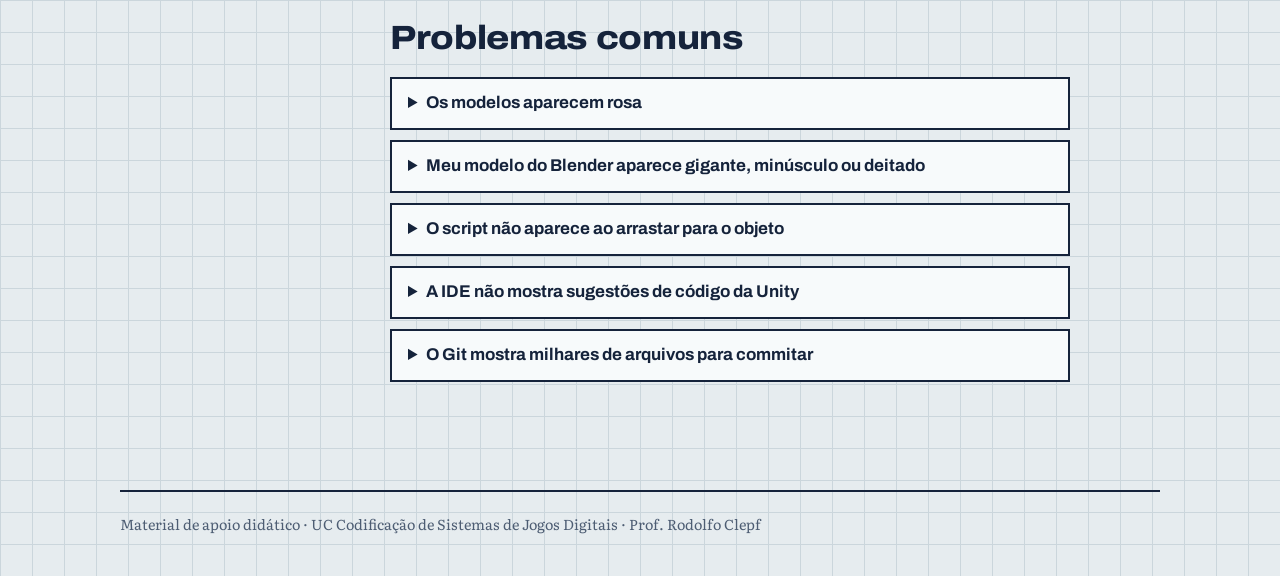
==== commit 1df1fab8: "fix: textos do diagrama cabem nas caixas Co-Authored-By: Claude Sonnet 5.5 <noreply@anthropic.com> C" ====
--- a/modulo-01.html
+++ b/modulo-01.html
@@ -14,8 +14,8 @@
 <p>Um jogo digital só existe quando as duas partes se encontram. Sem assets, o código controla cubos cinzas. Sem código, os assets ficam em uma pasta. Por isso, nada do que você fez antes será descartado. E, se algo da UC anterior ficou incompleto ou não existe, o kit desta UC cobre a lacuna.</p>
 <svg class="uml" viewBox="0 0 640 230" role="img" aria-label="Fluxo: assets criados na UC anterior entram na pasta Assets da Unity e viram cena jogável com código C#">
 <rect x="10" y="10" width="190" height="210"/><text class="h" x="22" y="34">UC anterior</text>
-<text x="22" y="62">Illustrator: logo</text><text x="22" y="86">Photoshop: arte</text><text x="22" y="110">Aseprite: pixel art</text><text x="22" y="134">Blender: modelos e UV</text><text x="22" y="158">Premiere: teaser</text><text x="22" y="182">Audition: áudio</text><text x="22" y="206">GDD e ludologia</text>
-<rect x="250" y="70" width="140" height="90"/><text class="h" x="272" y="105">Assets/</text><text x="262" y="130">pasta do projeto</text><text x="262" y="148">na Unity</text>
+<text x="22" y="62">Illustrator: logo</text><text x="22" y="86">Photoshop: arte</text><text x="22" y="110">Aseprite: pixel art</text><text x="22" y="134">Blender: 3D e UV</text><text x="22" y="158">Premiere: teaser</text><text x="22" y="182">Audition: áudio</text><text x="22" y="206">GDD e ludologia</text>
+<rect x="250" y="70" width="140" height="90"/><text class="h" x="272" y="105">Assets/</text><text x="262" y="130">pasta do</text><text x="262" y="148">projeto Unity</text>
 <rect x="440" y="10" width="190" height="210"/><text class="h" x="452" y="34">Esta UC</text>
 <text x="452" y="62">cena e iluminação</text><text x="452" y="86">scripts em C#</text><text x="452" y="110">física e colisões</text><text x="452" y="134">inimigos e IA</text><text x="452" y="158">dados e save</text><text x="452" y="182">build do jogo</text>
 <path d="M200 115 L250 115"/><path d="M390 115 L440 115"/><path d="M240 108 L250 115 L240 122"/><path d="M430 108 L440 115 L430 122"/></svg>
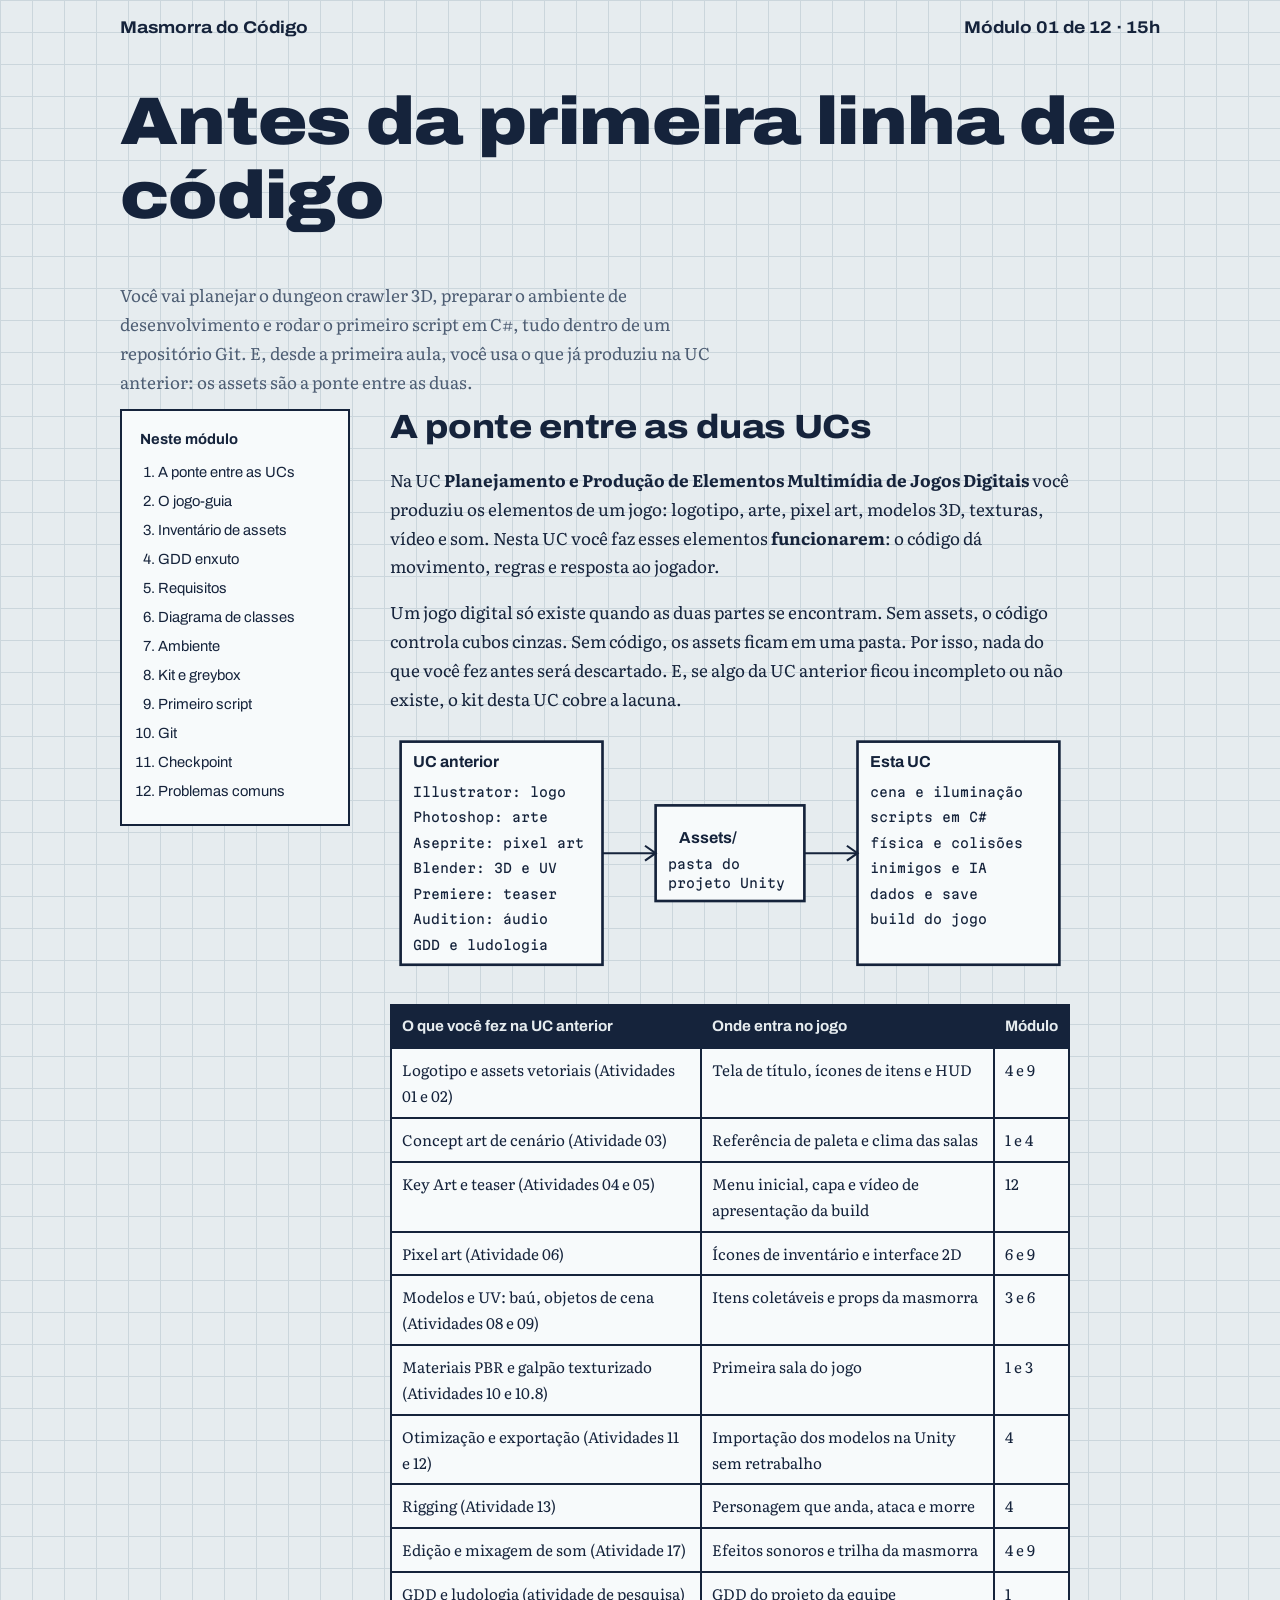
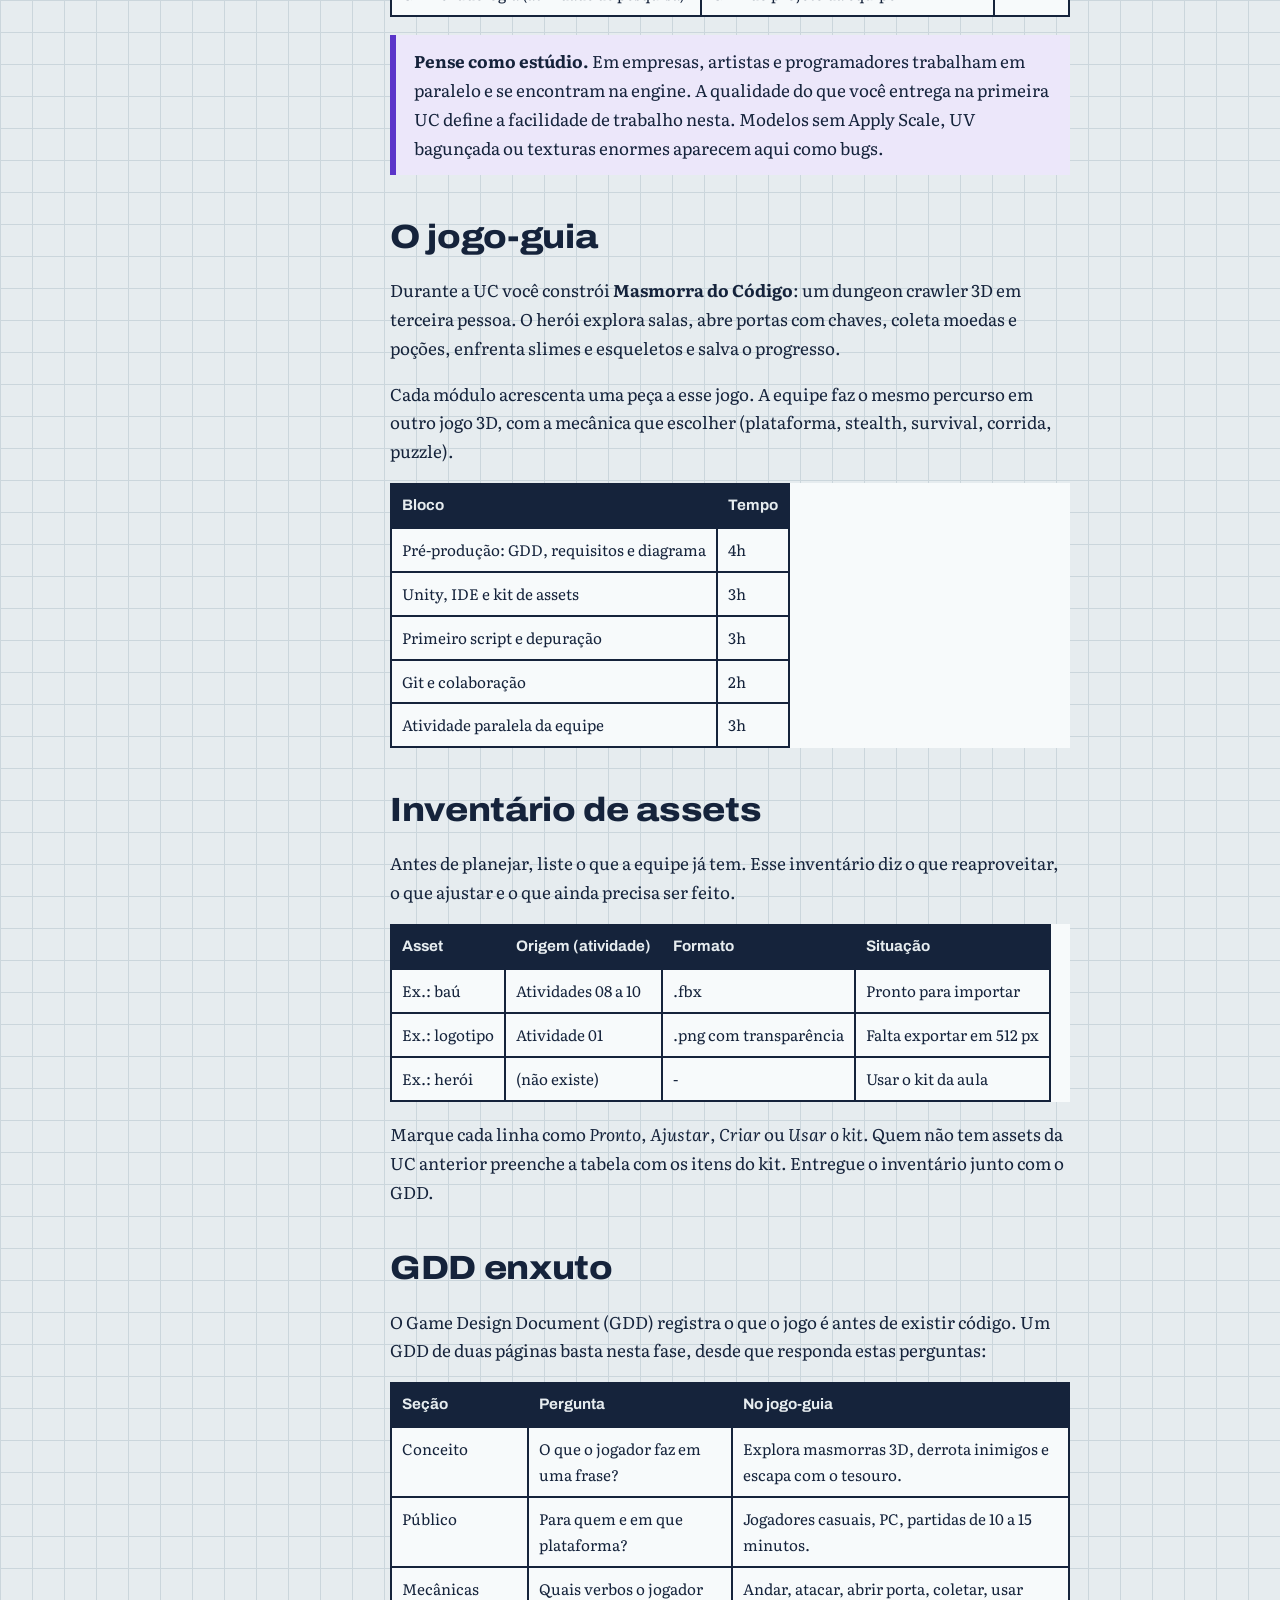
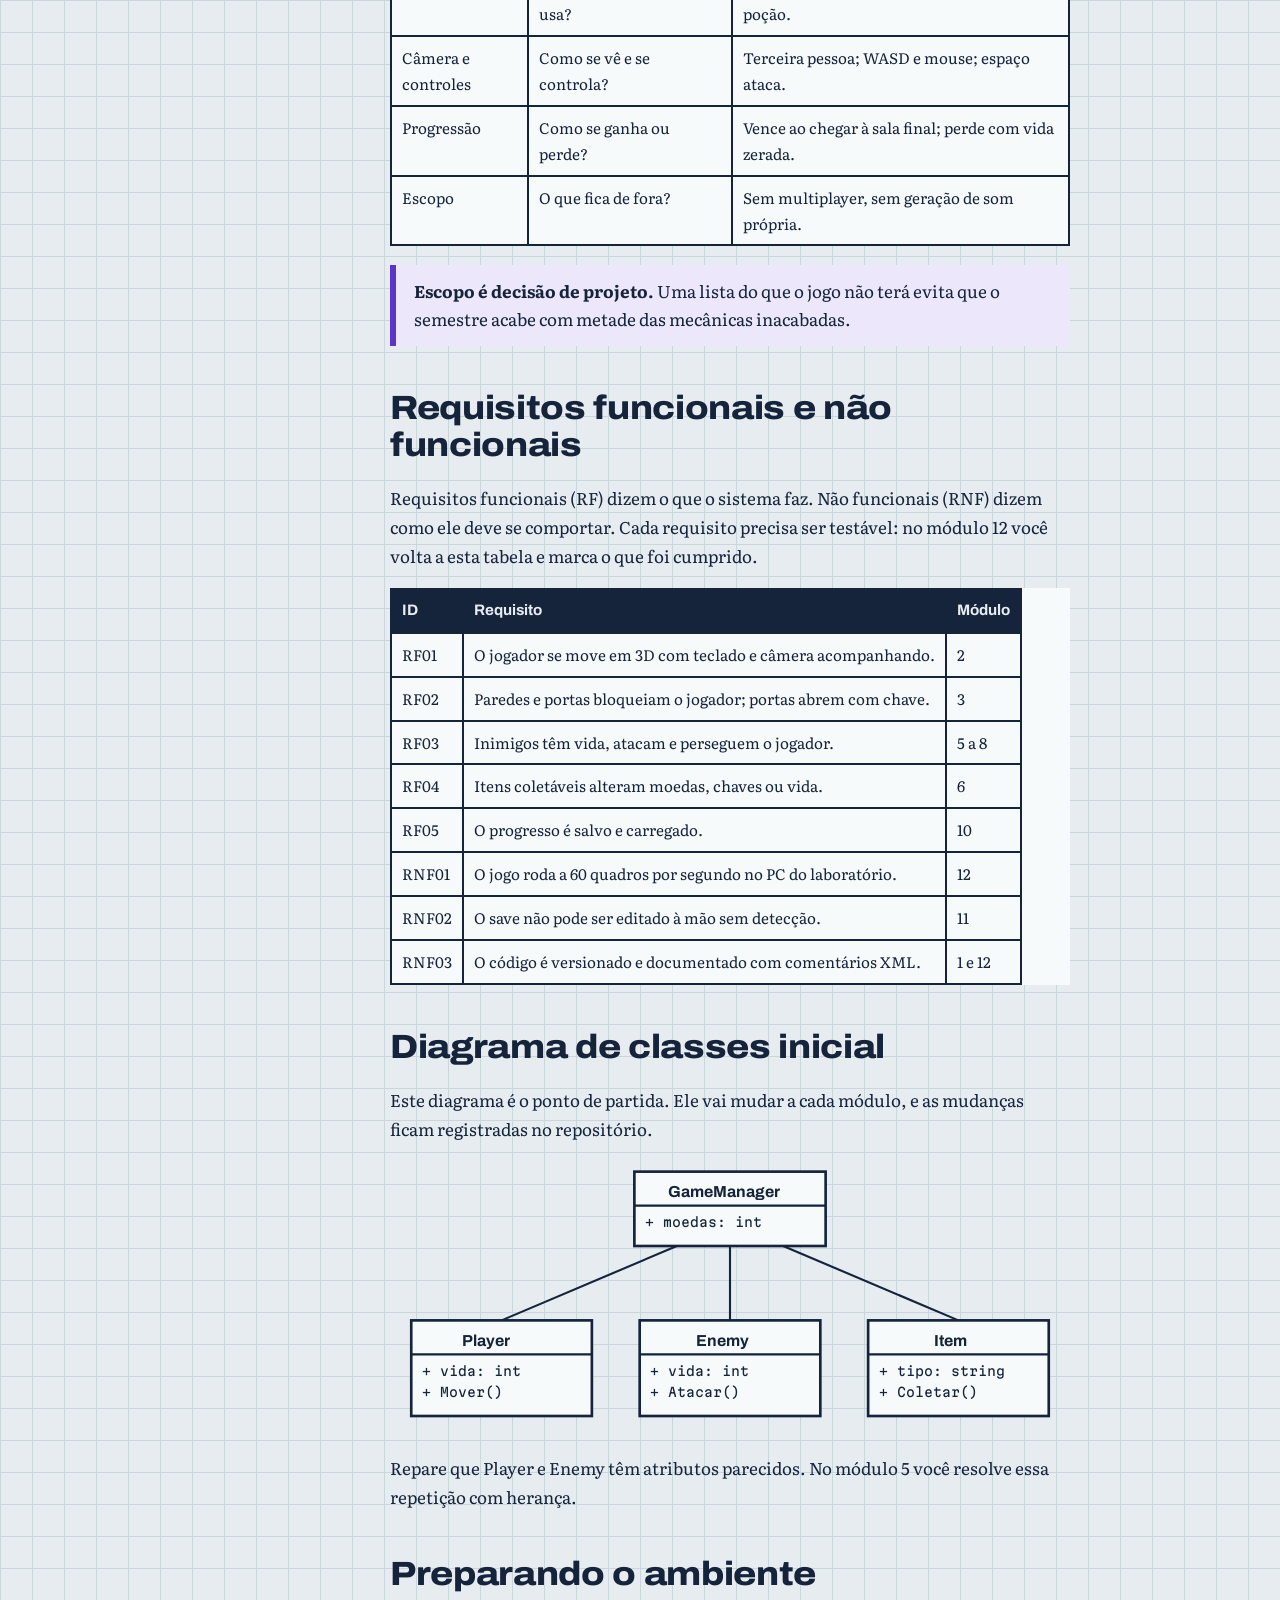
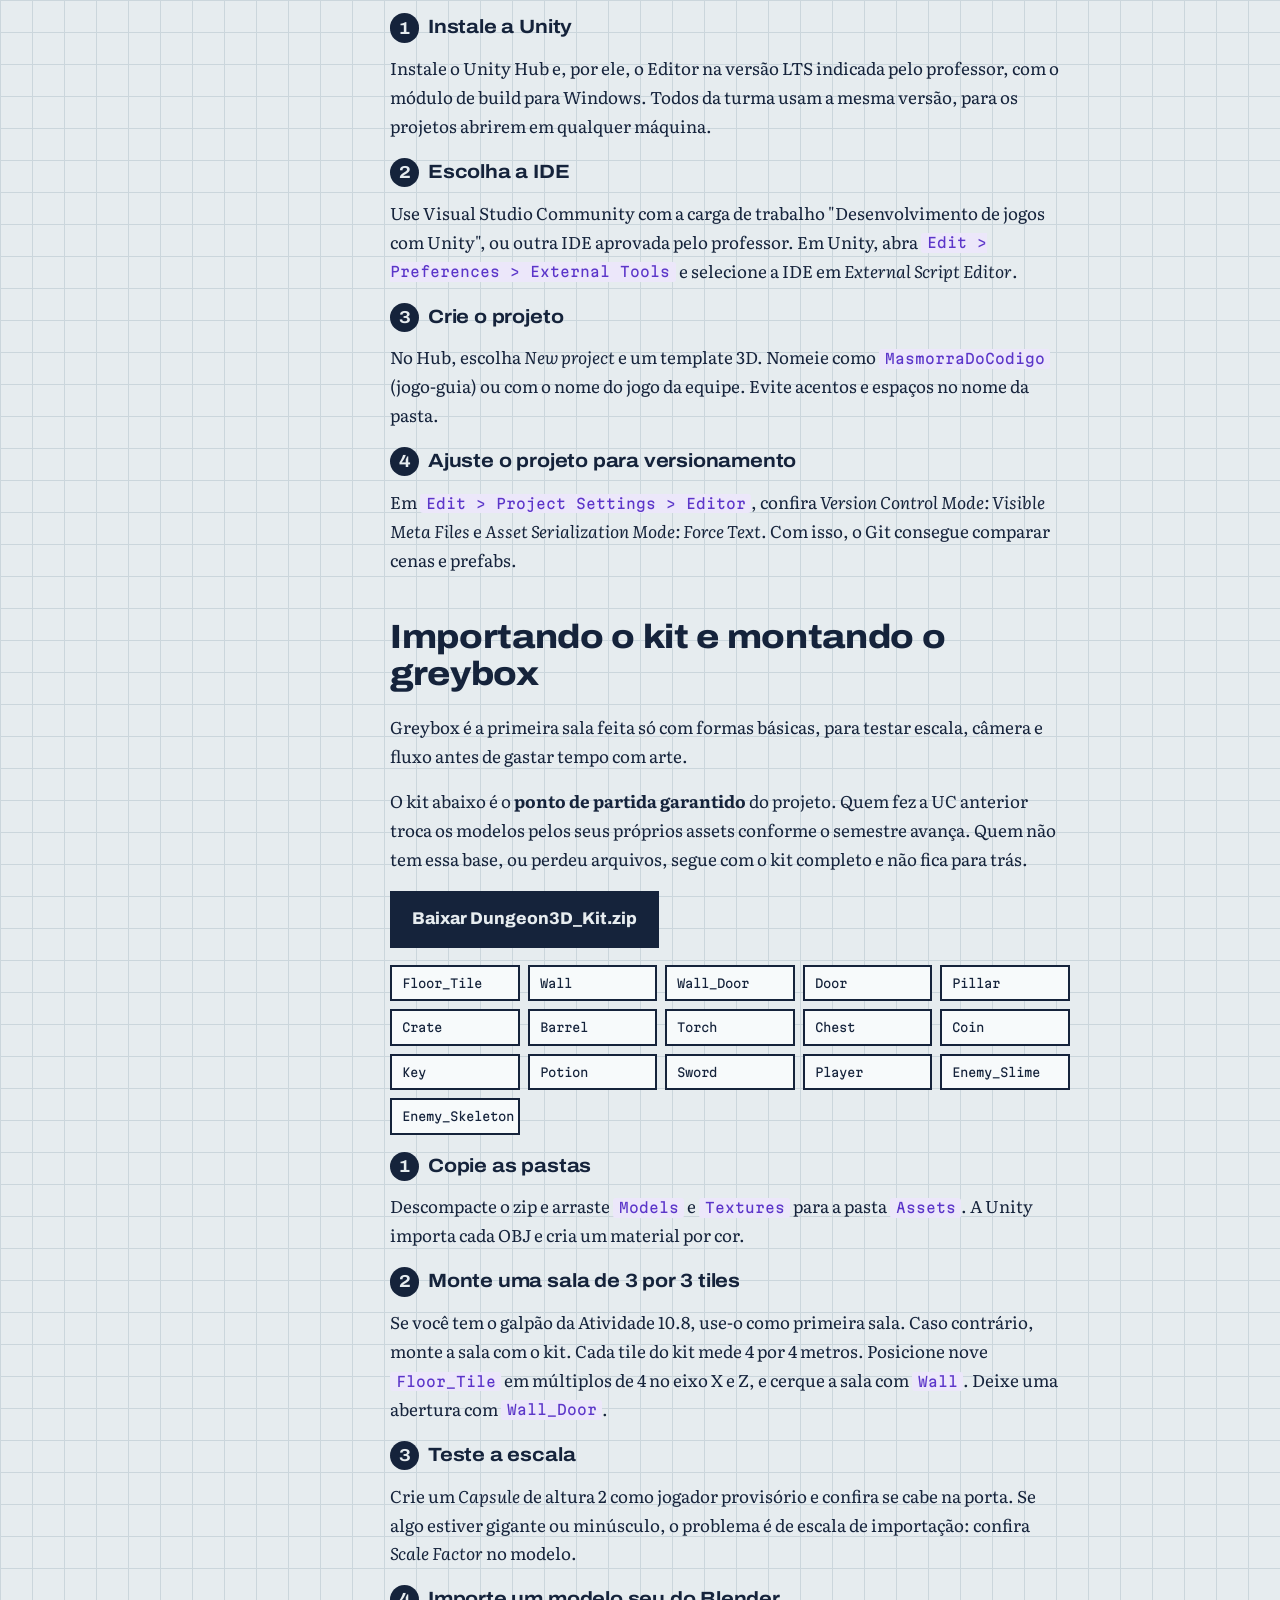
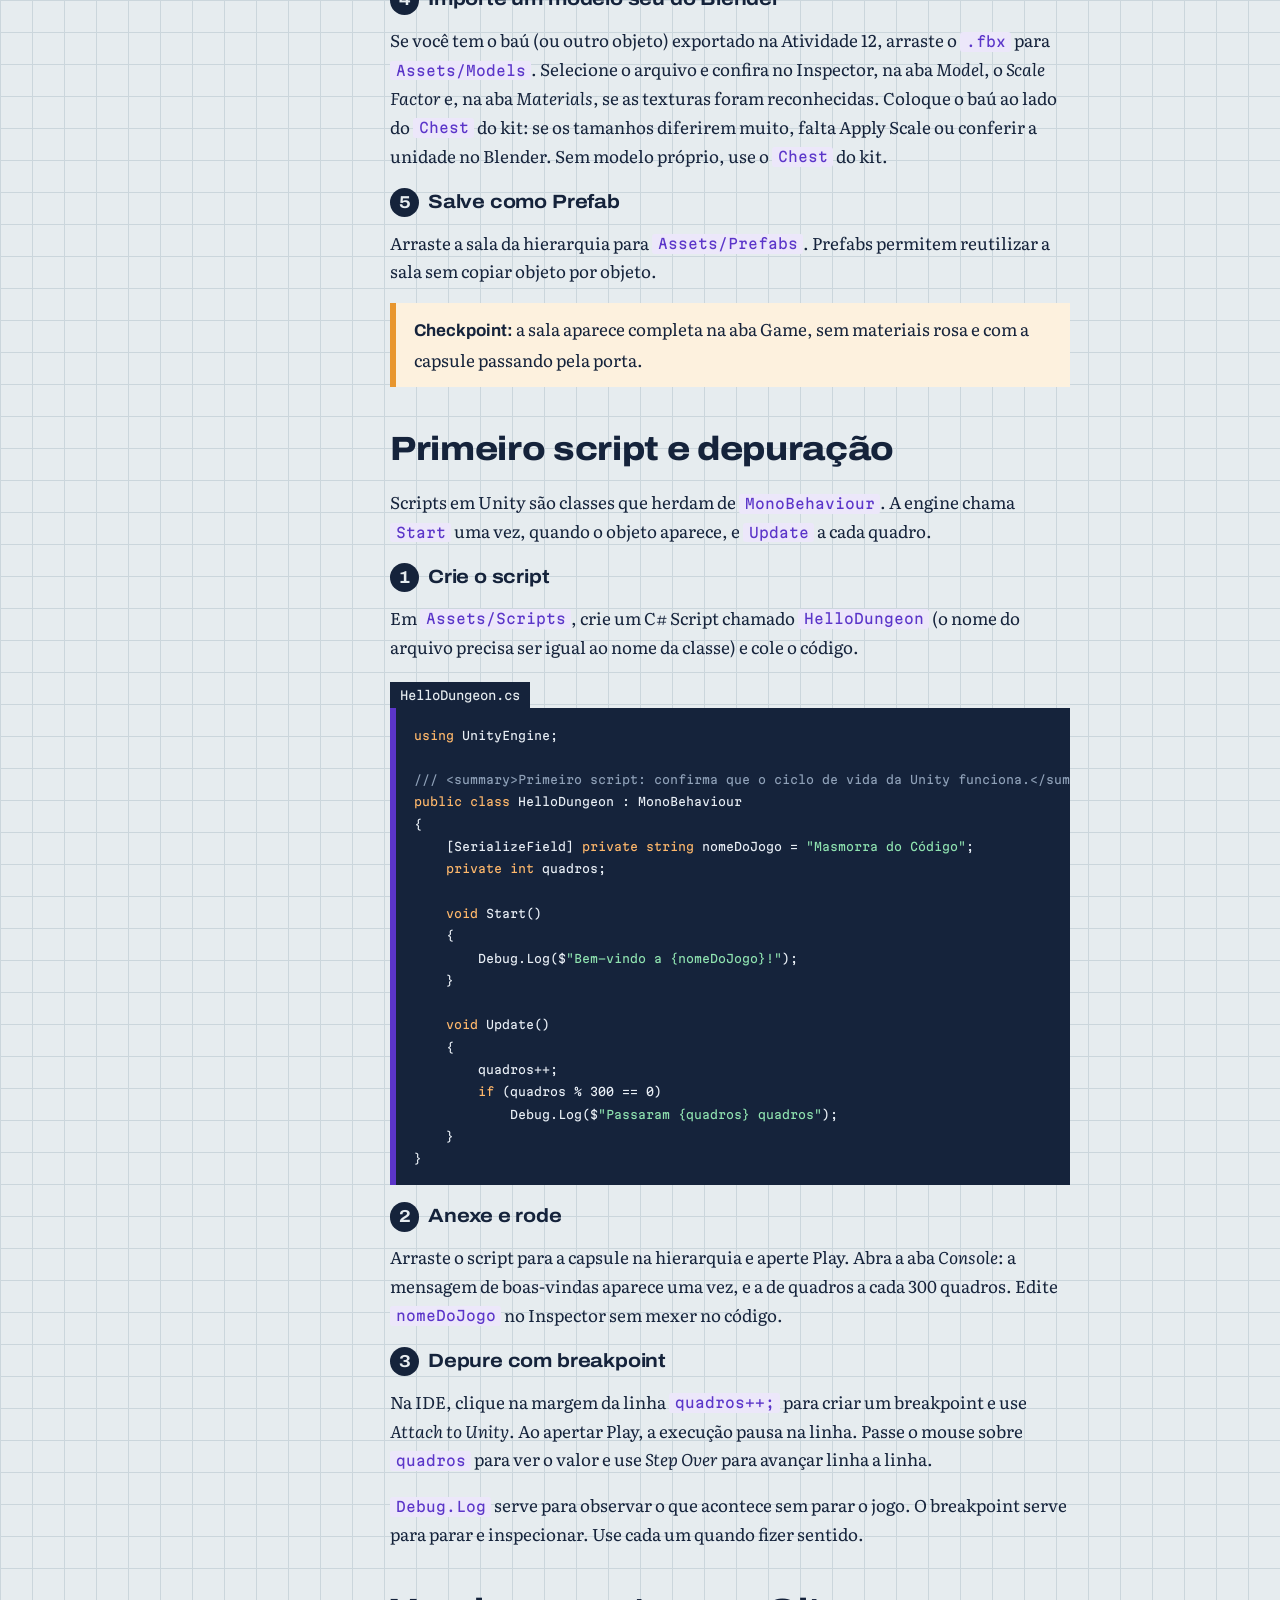
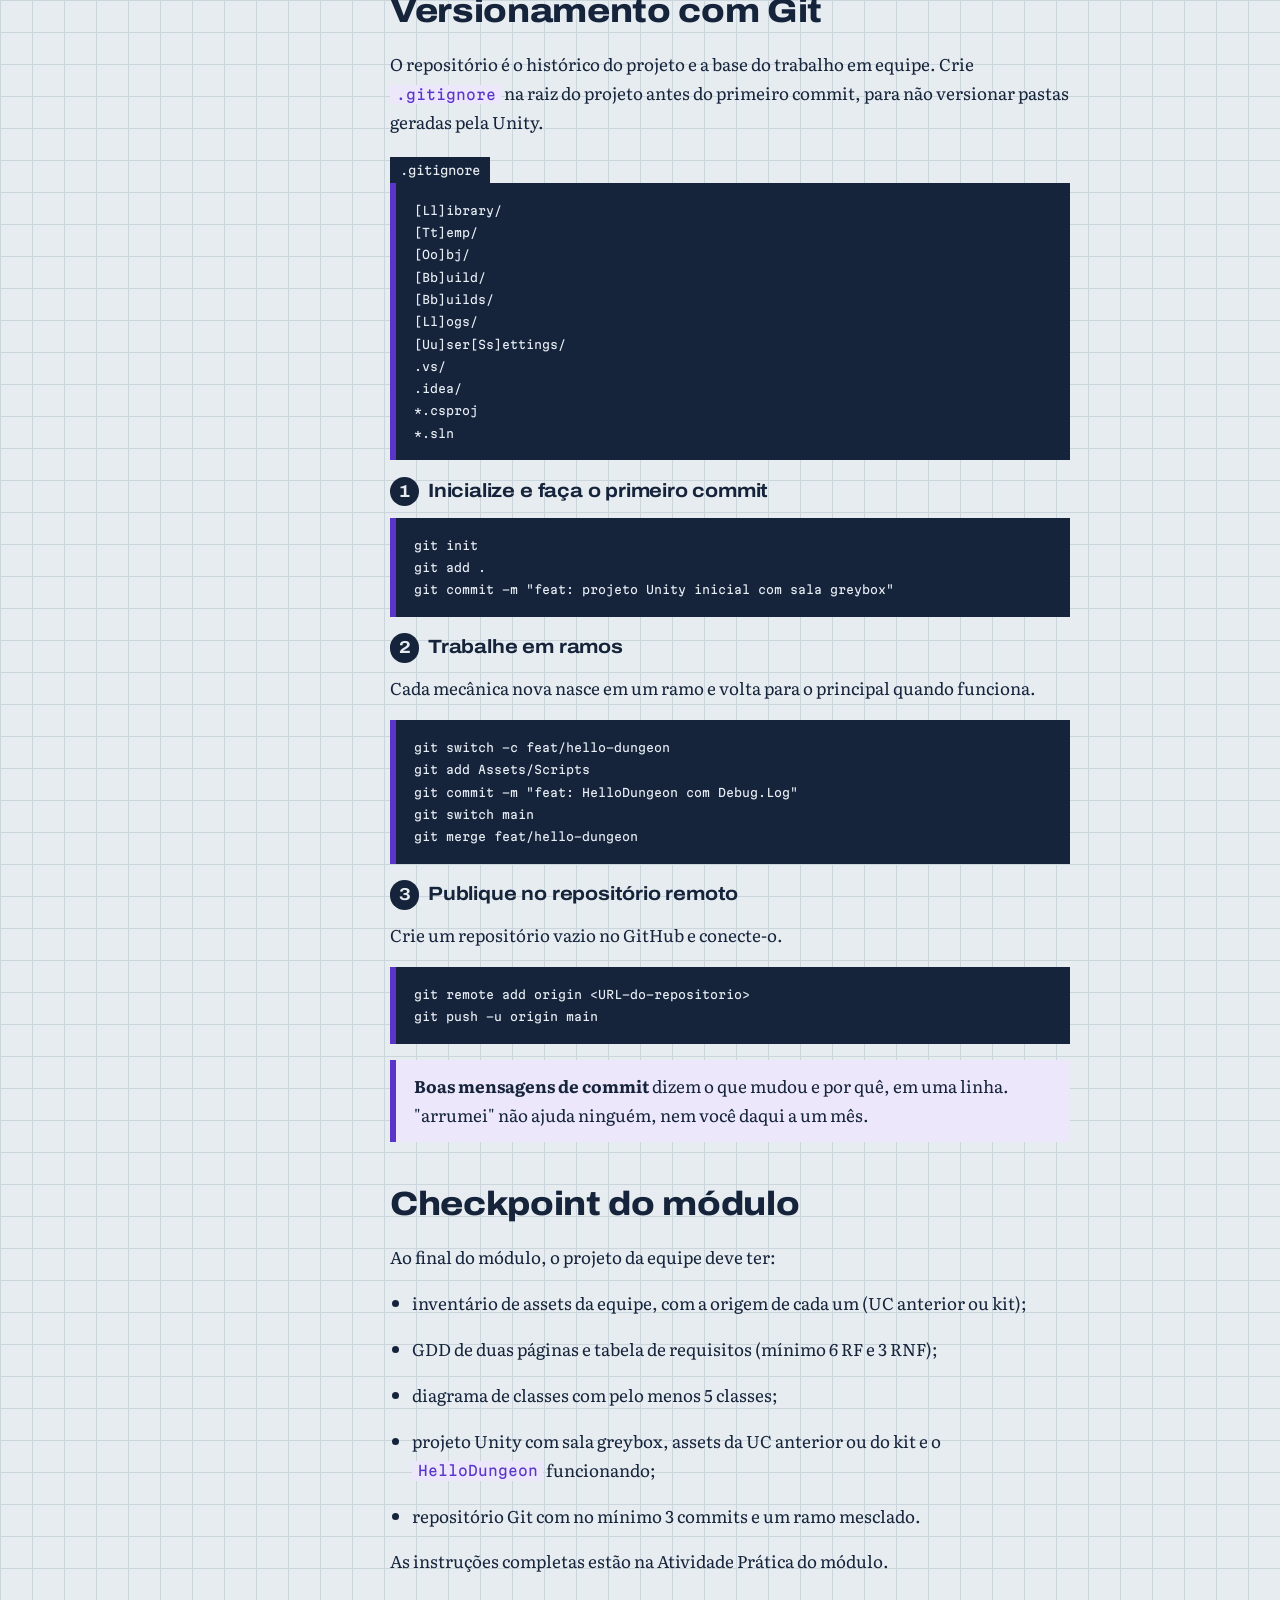
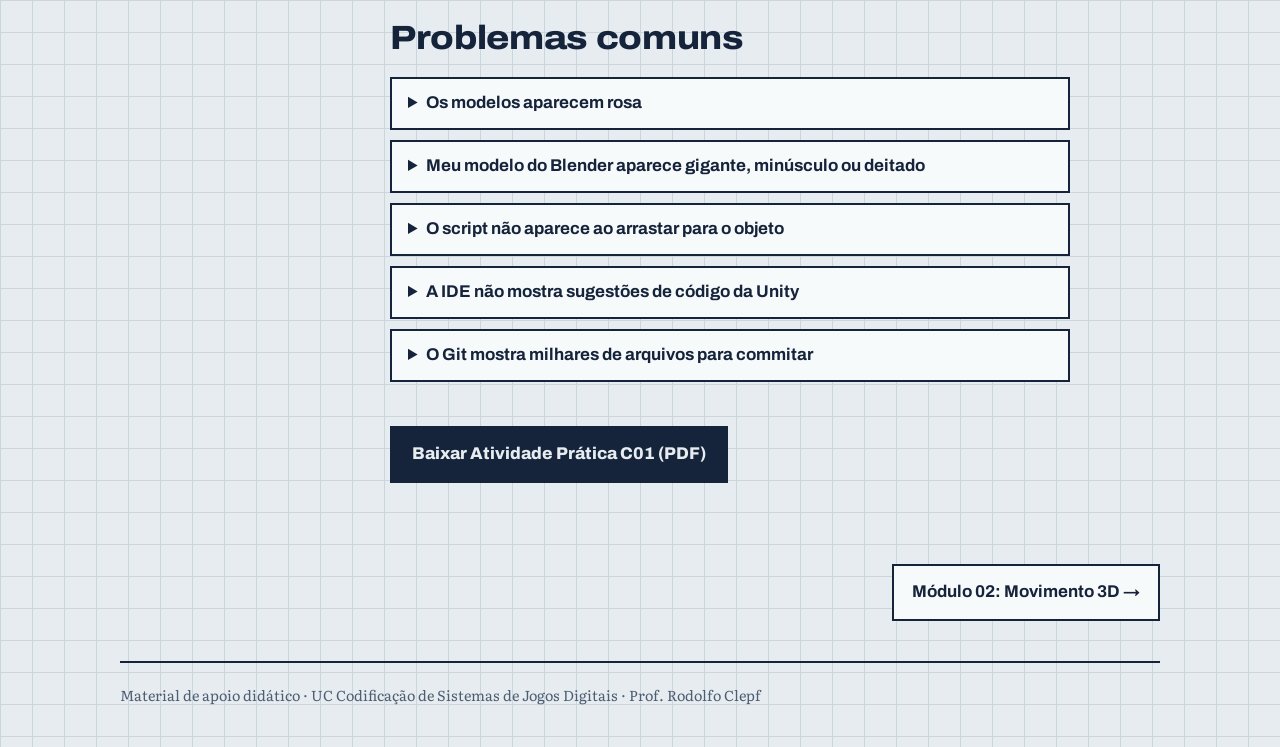
==== commit 06ae2054: "feat: módulos 02 a 06 e atividades C02 a C06 Co-Authored-By: Claude Sonnet 5.5 <noreply@anthropic.co" ====
--- a/modulo-01.html
+++ b/modulo-01.html
@@ -165,5 +165,7 @@
 <details><summary>O script não aparece ao arrastar para o objeto</summary><div><p>Geralmente há erro de compilação em outro script ou o nome do arquivo difere do nome da classe. Corrija o erro vermelho no Console e confira os nomes.</p></div></details>
 <details><summary>A IDE não mostra sugestões de código da Unity</summary><div><p>Confira se a IDE correta está em <em>External Script Editor</em> e use <code>Assets &gt; Open C# Project</code> para regenerar os arquivos de projeto.</p></div></details>
 <details><summary>O Git mostra milhares de arquivos para commitar</summary><div><p>O <code>.gitignore</code> foi criado depois do primeiro <code>git add</code>. Rode <code>git rm -r --cached .</code>, depois <code>git add .</code> e commite de novo.</p></div></details></section>
+<p><a class="dl" href="atividades/AtividadeC01_PreProducao_Ambiente.pdf" download>Baixar Atividade Prática C01 (PDF)</a></p>
 </article></div>
+<nav class="pager" aria-label="Navegação entre módulos"><span></span><a href="modulo-02.html">Módulo 02: Movimento 3D →</a></nav>
 <footer>Material de apoio didático · UC Codificação de Sistemas de Jogos Digitais · Prof. Rodolfo Clepf</footer></div></body></html>
--- a/style.css
+++ b/style.css
@@ -28,7 +28,7 @@
 .info{display:grid;grid-template-columns:repeat(auto-fit,minmax(240px,1fr));gap:16px;padding-bottom:48px}
 .card{background:var(--panel);border:2px solid var(--ink);padding:18px 20px}.card h3{margin-bottom:.3em}.card p{margin:0;color:var(--soft);font-size:.98rem}
 .layout{display:grid;grid-template-columns:230px minmax(0,1fr);gap:40px;align-items:start;padding-bottom:64px}
-@media(max-width:900px){.layout{grid-template-columns:1fr}.toc{position:static!important}}
+@media(max-width:900px){.layout{grid-template-columns:minmax(0,1fr)}.toc{position:static!important}}
 .toc{position:sticky;top:16px;background:var(--panel);border:2px solid var(--ink);padding:16px 18px;font-family:'Archivo',sans-serif;font-size:.92rem}
 .toc b{display:block;margin-bottom:8px}.toc ol{margin:0;padding-left:1.2em}.toc li{margin:4px 0}.toc a{color:var(--ink);text-decoration:none}.toc a:hover{color:var(--rune);text-decoration:underline}
 article{max-width:68ch}article section{margin-bottom:44px;scroll-margin-top:16px}
@@ -47,3 +47,8 @@
 .uml{width:100%;height:auto;margin:0 0 1.2em}.uml rect{fill:var(--panel);stroke:var(--ink);stroke-width:2.5}.uml text{fill:var(--ink);font-family:'Martian Mono',monospace;font-size:12px}.uml .h{font-weight:700;font-family:'Archivo',sans-serif;font-size:15px}.uml line,.uml path{stroke:var(--ink);stroke-width:2;fill:none}
 footer{border-top:2px solid var(--ink);padding:20px 0 40px;color:var(--soft);font-size:.9rem}
 @media(prefers-reduced-motion:no-preference){.map .open rect{transition:stroke .15s}}
+.pager{display:flex;justify-content:space-between;gap:16px;flex-wrap:wrap;padding:0 0 40px;font-family:'Archivo',sans-serif;font-weight:700}
+.pager a{background:var(--panel);border:2px solid var(--ink);padding:12px 18px;color:var(--ink);text-decoration:none}.pager a:hover{background:var(--ink);color:var(--paper)}
+.hero p{max-width:62ch}
+article table{display:block;overflow-x:auto}
+article .assets{grid-template-columns:repeat(auto-fill,minmax(110px,1fr))}
